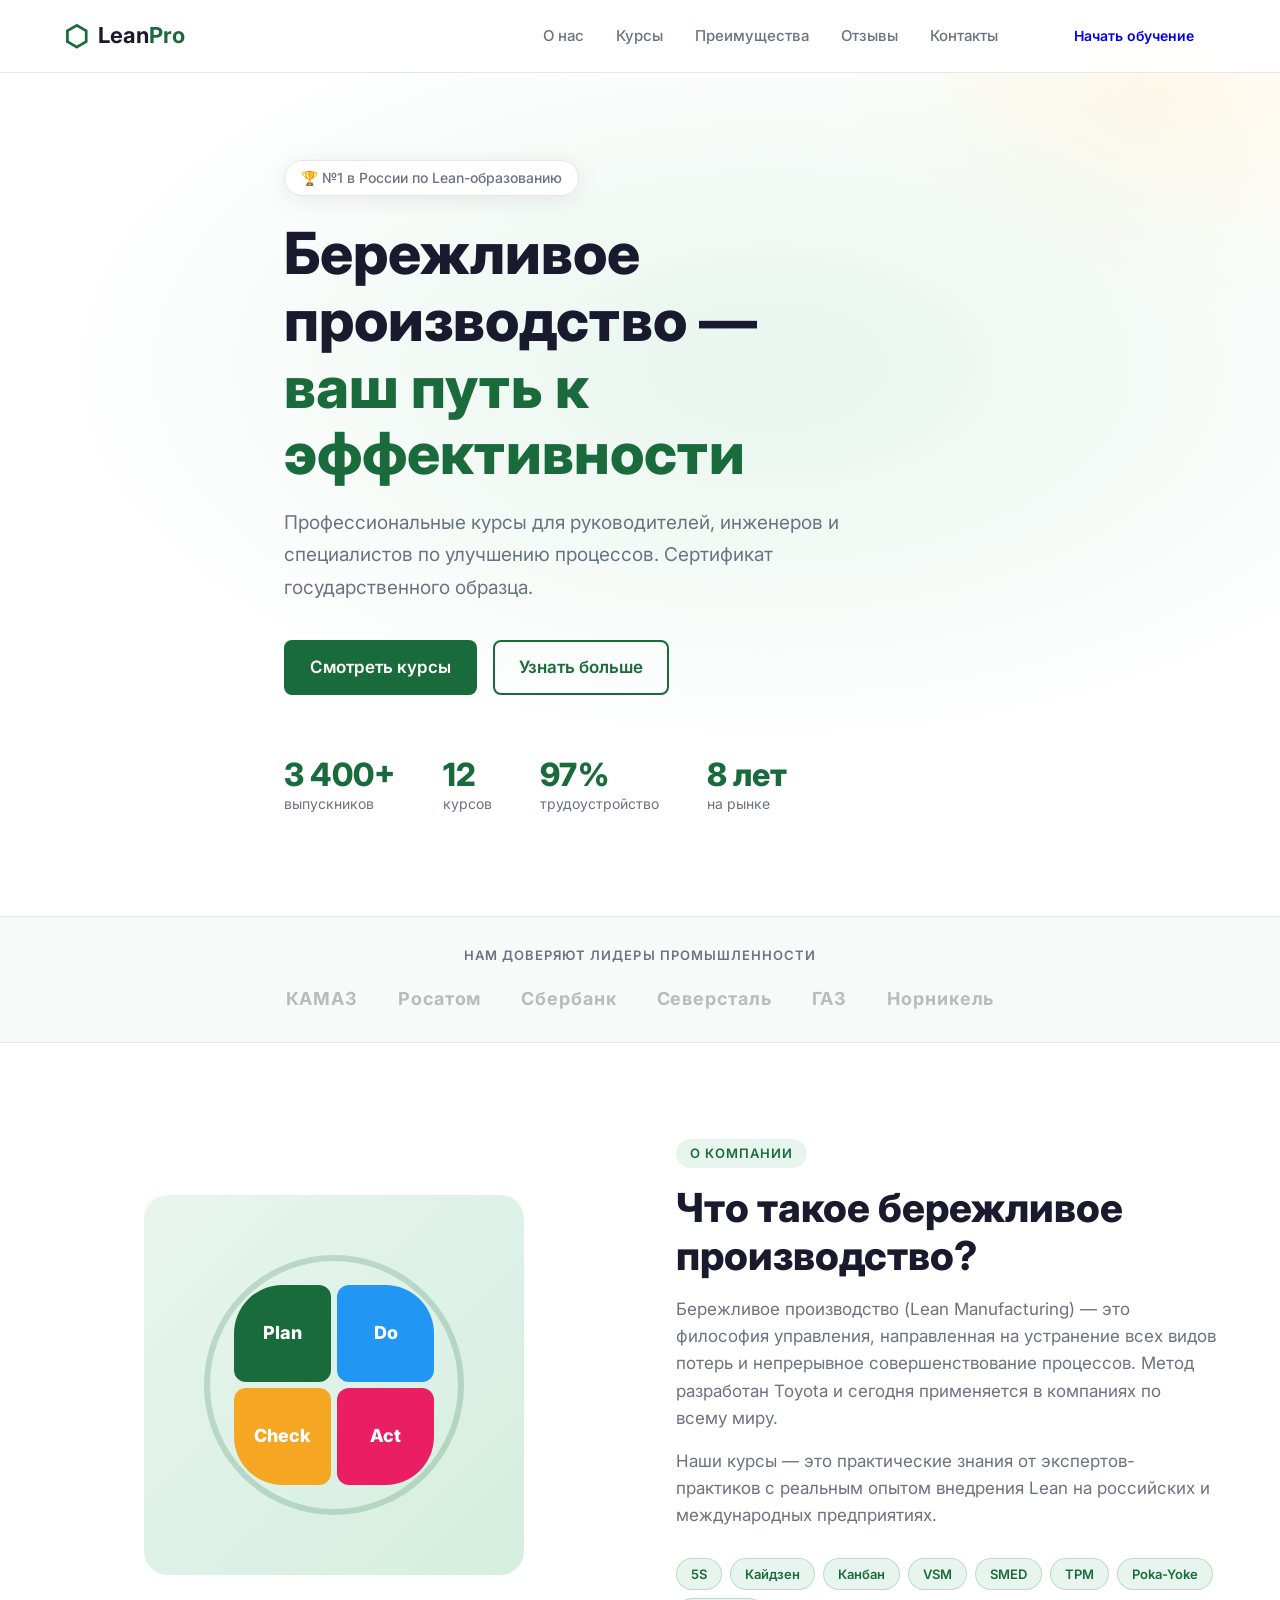
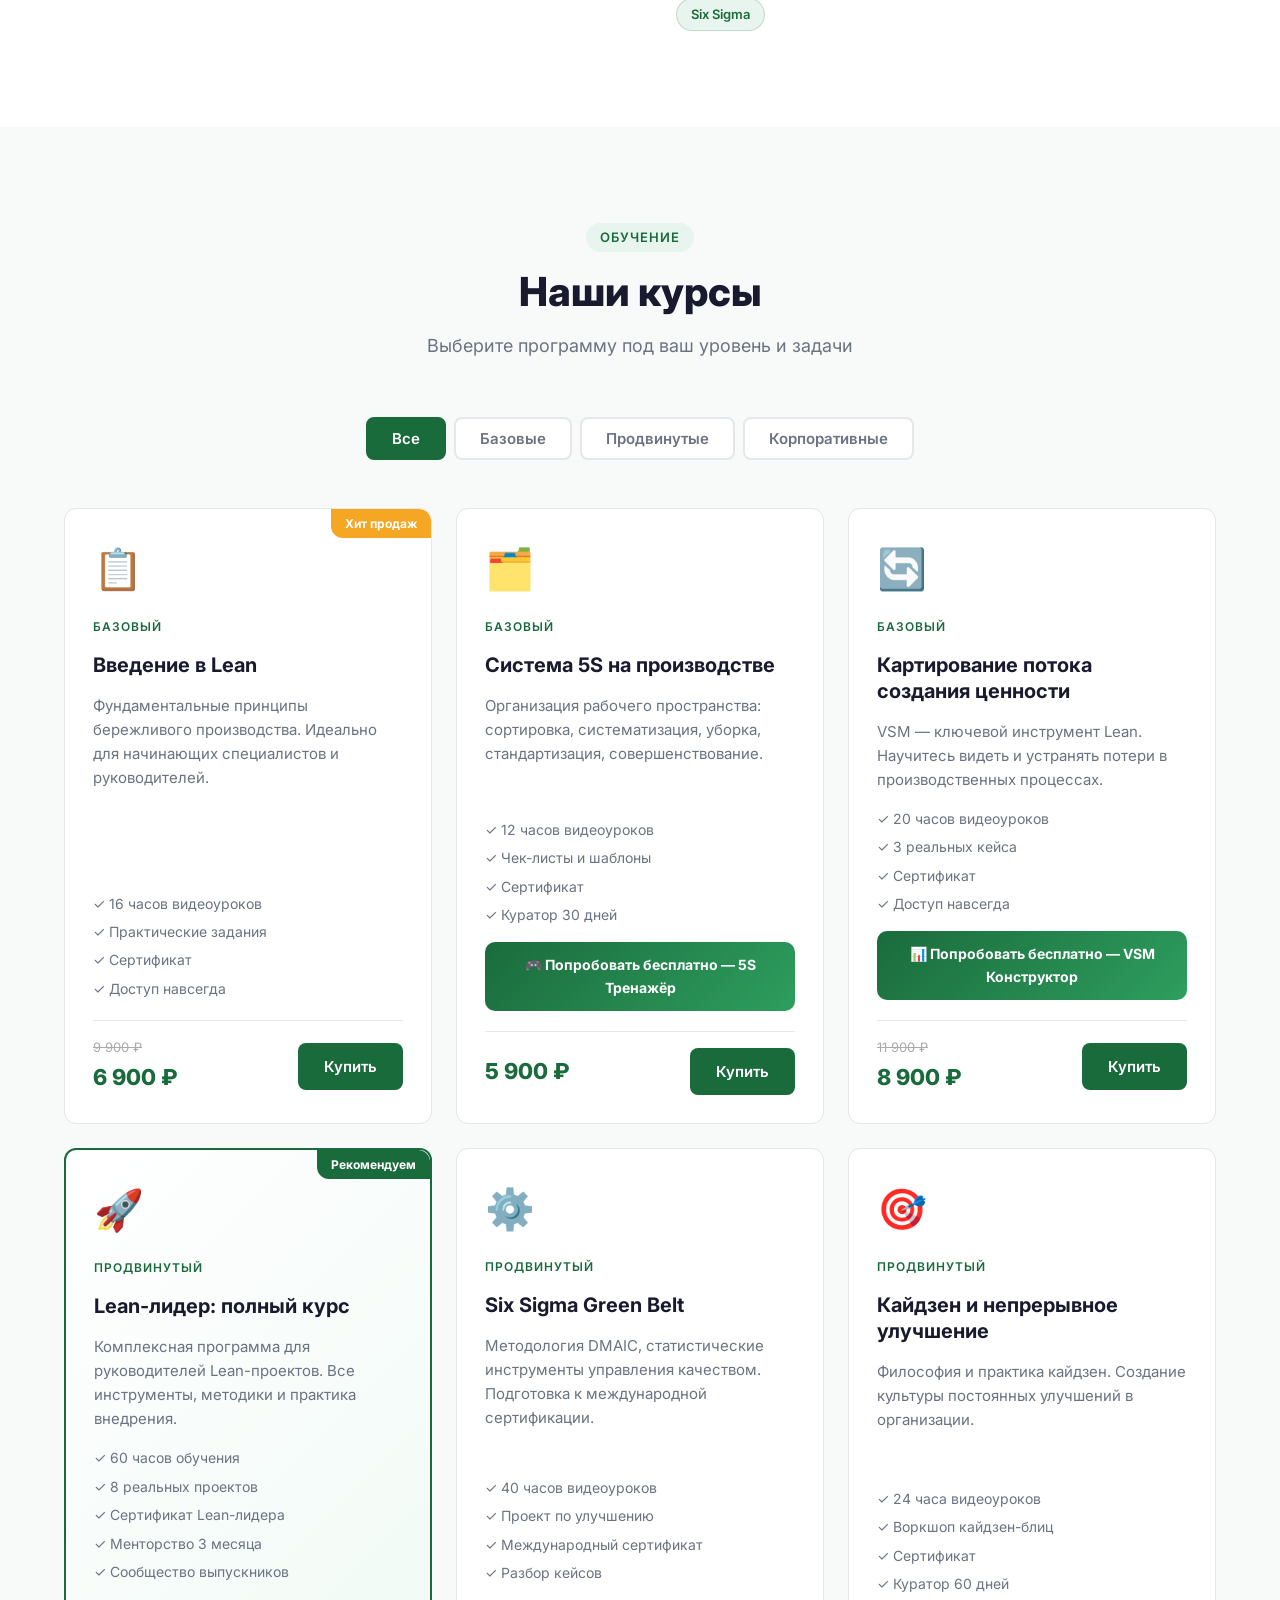
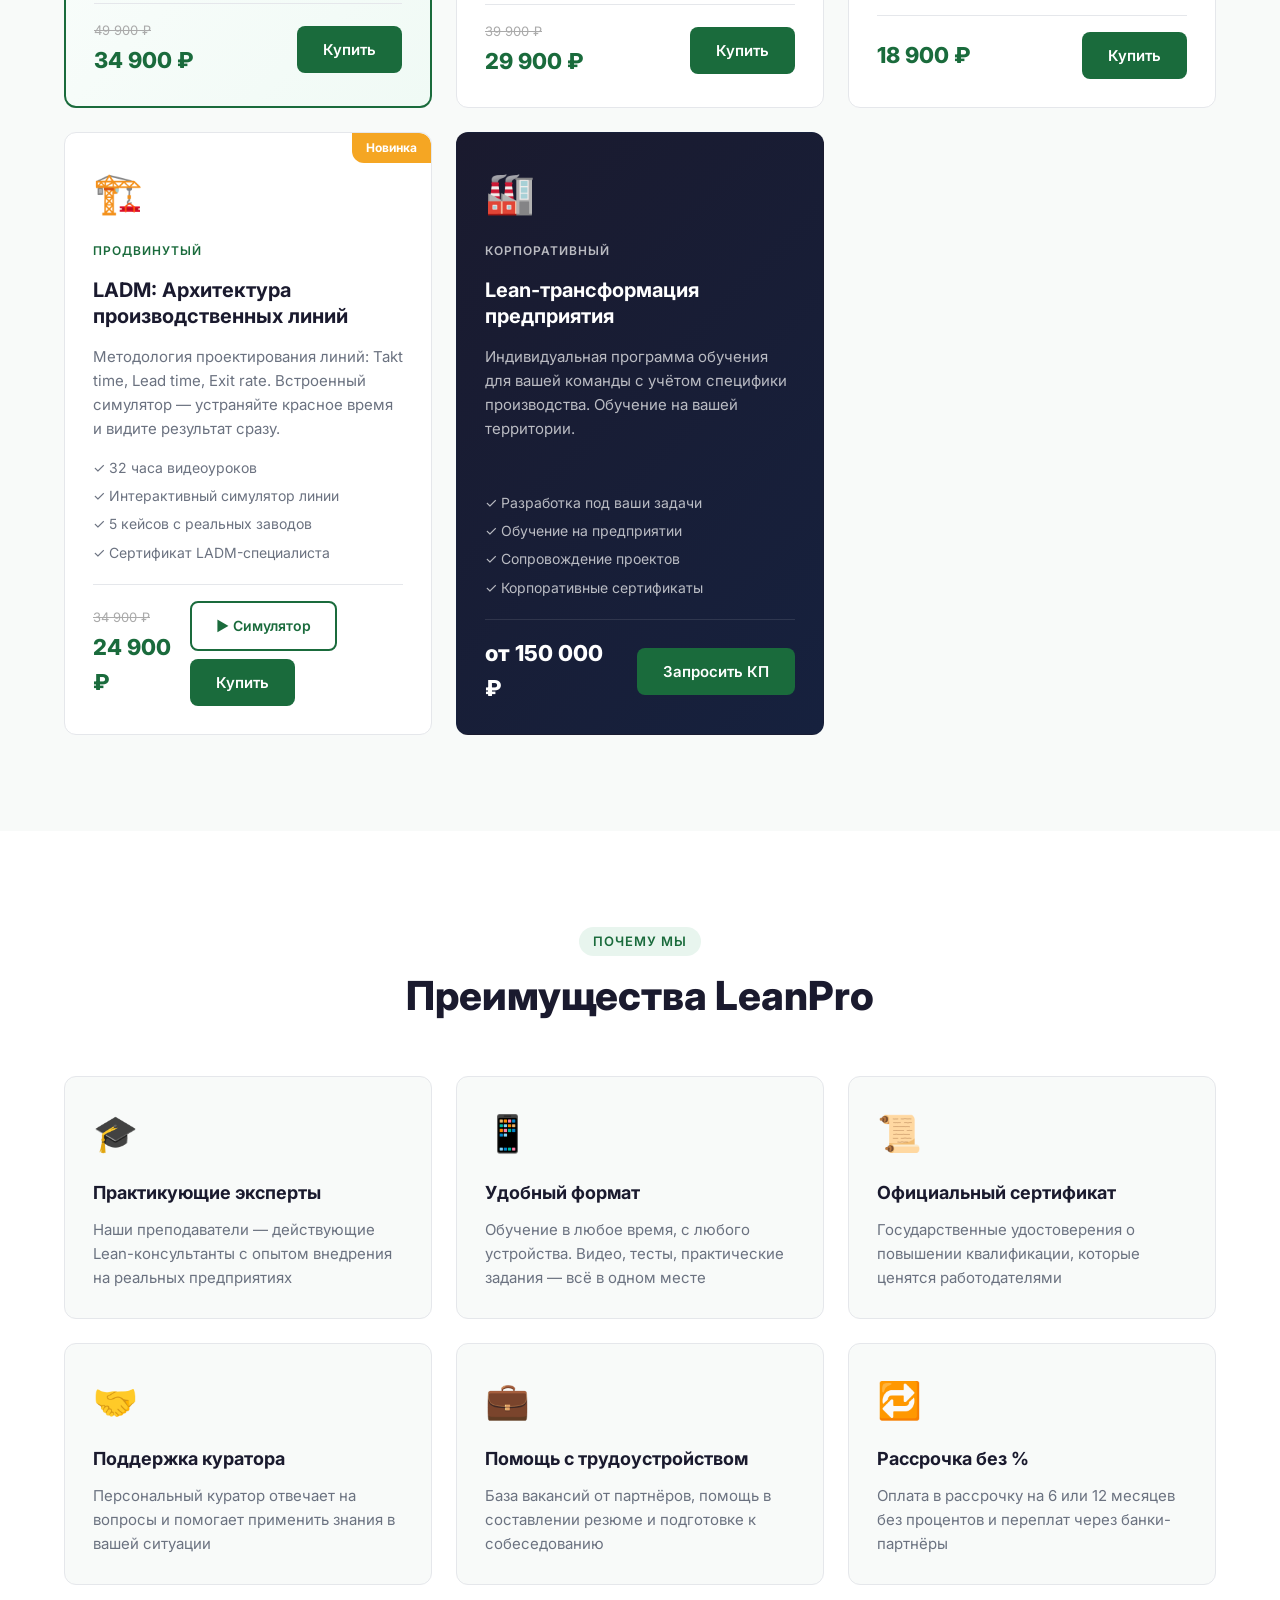
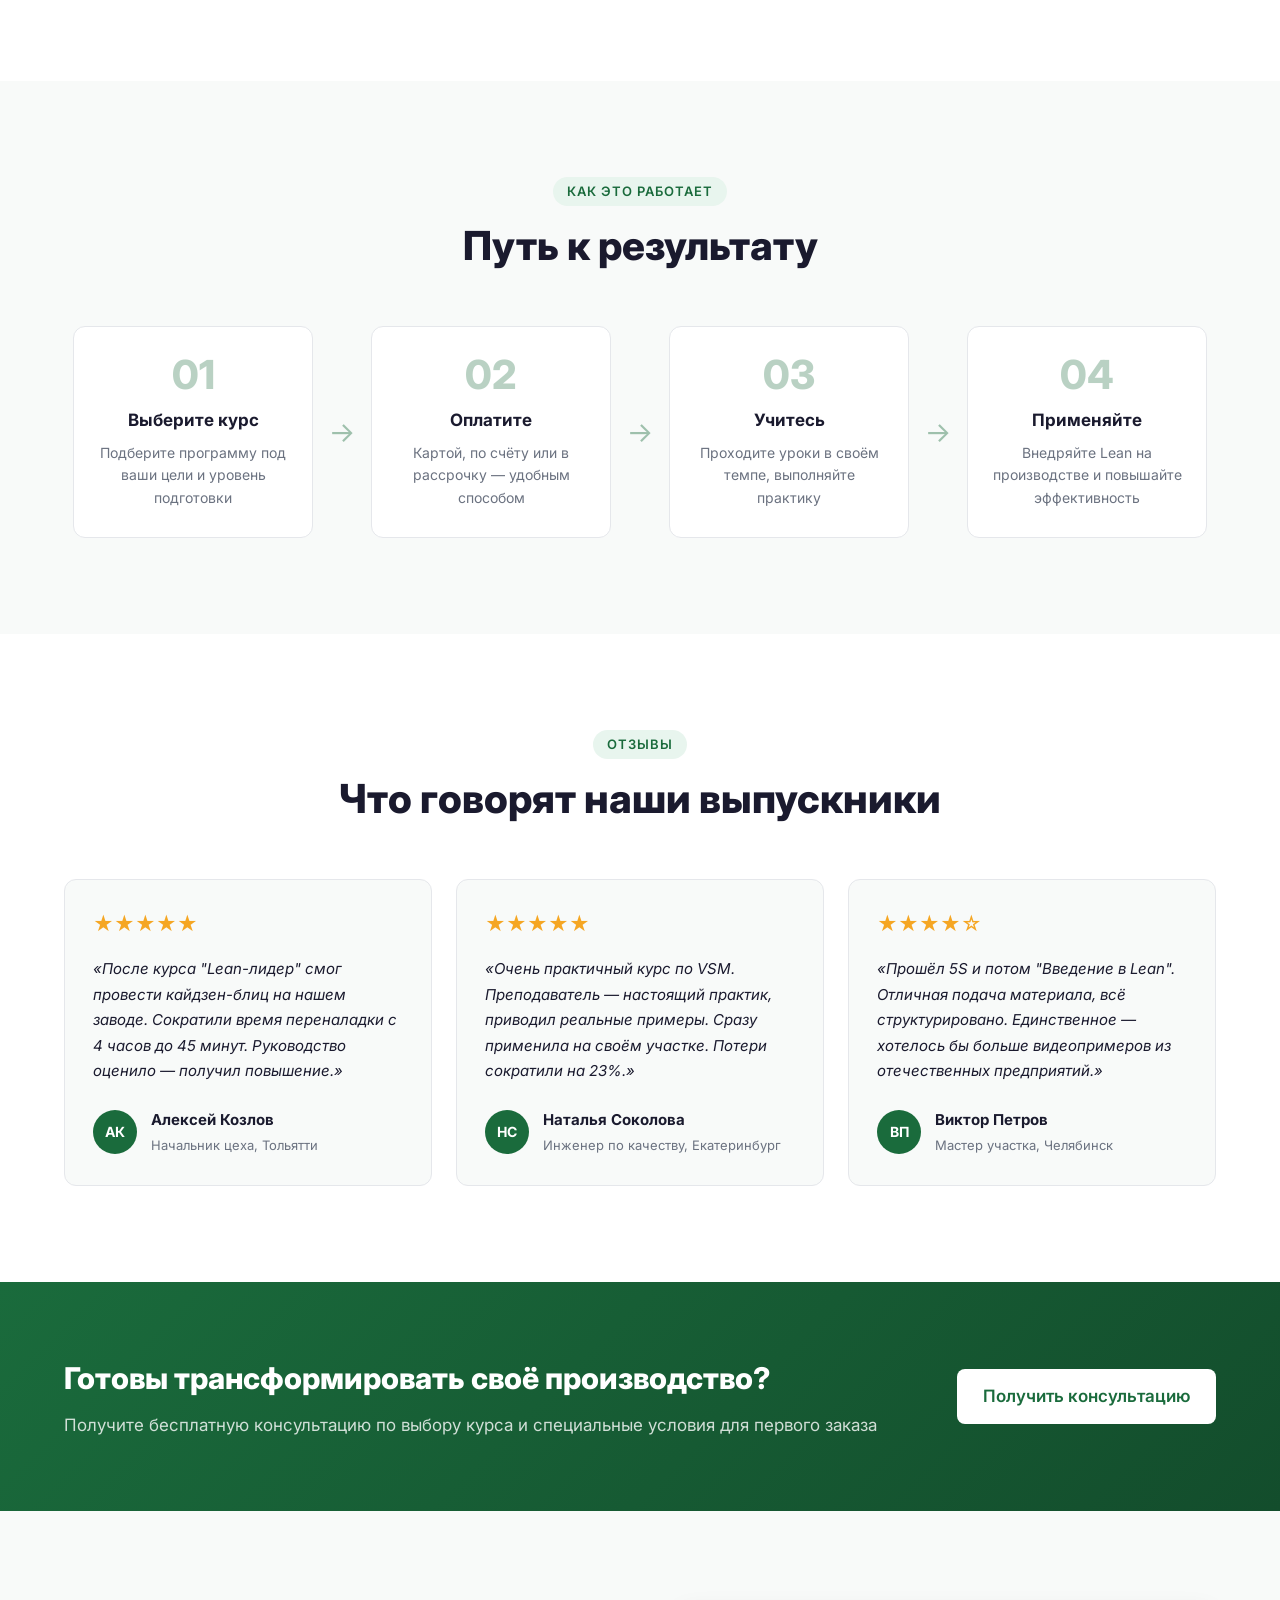
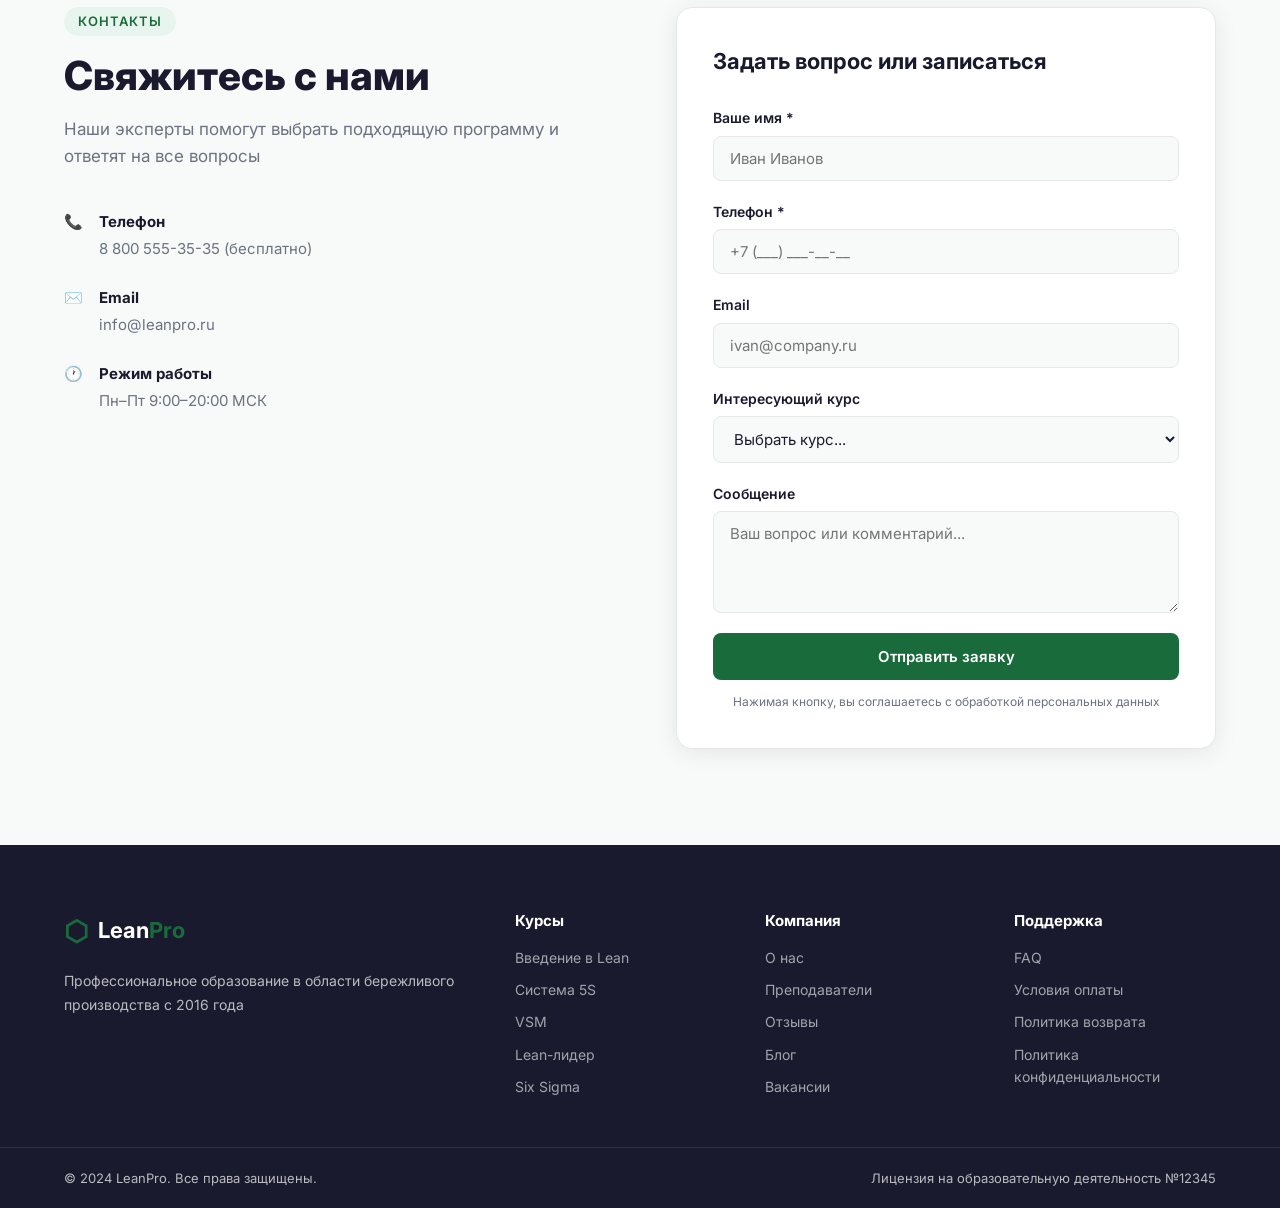
==== index.html @ e9b03398 "Add interactive VSM tool for current state mapping Builds a current-state value stream map from user" ====
<!DOCTYPE html>
<html lang="ru">
<head>
  <meta charset="UTF-8" />
  <meta name="viewport" content="width=device-width, initial-scale=1.0" />
  <title>LeanPro — Курсы по бережливому производству</title>
  <link rel="stylesheet" href="styles.css" />
  <link rel="preconnect" href="https://fonts.googleapis.com" />
  <link href="https://fonts.googleapis.com/css2?family=Inter:wght@400;500;600;700;800&display=swap" rel="stylesheet" />
</head>
<body>

<!-- ===================== HEADER ===================== -->
<header class="header" id="header">
  <div class="container header__inner">
    <a href="#" class="logo">
      <span class="logo__icon">⬡</span>
      <span class="logo__text">Lean<strong>Pro</strong></span>
    </a>
    <nav class="nav" id="nav">
      <a href="#about" class="nav__link">О нас</a>
      <a href="#courses" class="nav__link">Курсы</a>
      <a href="#benefits" class="nav__link">Преимущества</a>
      <a href="#reviews" class="nav__link">Отзывы</a>
      <a href="#contact" class="nav__link">Контакты</a>
    </nav>
    <a href="#courses" class="btn btn--sm header__cta">Начать обучение</a>
    <button class="burger" id="burger" aria-label="Меню">
      <span></span><span></span><span></span>
    </button>
  </div>
</header>

<!-- ===================== HERO ===================== -->
<section class="hero">
  <div class="container hero__inner">
    <div class="hero__badge">🏆 №1 в России по Lean-образованию</div>
    <h1 class="hero__title">Бережливое производство —<br/><span class="accent">ваш путь к эффективности</span></h1>
    <p class="hero__sub">Профессиональные курсы для руководителей, инженеров и специалистов по улучшению процессов. Сертификат государственного образца.</p>
    <div class="hero__actions">
      <a href="#courses" class="btn btn--primary btn--lg">Смотреть курсы</a>
      <a href="#about" class="btn btn--ghost btn--lg">Узнать больше</a>
    </div>
    <div class="hero__stats">
      <div class="stat"><span class="stat__num">3 400+</span><span class="stat__label">выпускников</span></div>
      <div class="stat"><span class="stat__num">12</span><span class="stat__label">курсов</span></div>
      <div class="stat"><span class="stat__num">97%</span><span class="stat__label">трудоустройство</span></div>
      <div class="stat"><span class="stat__num">8 лет</span><span class="stat__label">на рынке</span></div>
    </div>
  </div>
  <div class="hero__bg"></div>
</section>

<!-- ===================== LOGOS ===================== -->
<section class="partners">
  <div class="container">
    <p class="partners__label">Нам доверяют лидеры промышленности</p>
    <div class="partners__list">
      <span class="partner">КАМАЗ</span>
      <span class="partner">Росатом</span>
      <span class="partner">Сбербанк</span>
      <span class="partner">Северсталь</span>
      <span class="partner">ГАЗ</span>
      <span class="partner">Норникель</span>
    </div>
  </div>
</section>

<!-- ===================== ABOUT ===================== -->
<section class="about section" id="about">
  <div class="container about__inner">
    <div class="about__visual">
      <div class="about__img-wrap">
        <div class="about__img-placeholder">
          <div class="pdca">
            <div class="pdca__ring"></div>
            <div class="pdca__inner">
              <div class="pdca__item pdca__p">Plan</div>
              <div class="pdca__item pdca__d">Do</div>
              <div class="pdca__item pdca__c">Check</div>
              <div class="pdca__item pdca__a">Act</div>
            </div>
          </div>
        </div>
      </div>
    </div>
    <div class="about__content">
      <p class="section__tag">О компании</p>
      <h2 class="section__title">Что такое бережливое производство?</h2>
      <p class="about__text">Бережливое производство (Lean Manufacturing) — это философия управления, направленная на устранение всех видов потерь и непрерывное совершенствование процессов. Метод разработан Toyota и сегодня применяется в компаниях по всему миру.</p>
      <p class="about__text">Наши курсы — это практические знания от экспертов-практиков с реальным опытом внедрения Lean на российских и международных предприятиях.</p>
      <div class="about__tools">
        <span class="tool-tag">5S</span>
        <span class="tool-tag">Кайдзен</span>
        <span class="tool-tag">Канбан</span>
        <span class="tool-tag">VSM</span>
        <span class="tool-tag">SMED</span>
        <span class="tool-tag">TPM</span>
        <span class="tool-tag">Poka-Yoke</span>
        <span class="tool-tag">Six Sigma</span>
      </div>
    </div>
  </div>
</section>

<!-- ===================== COURSES ===================== -->
<section class="courses section" id="courses">
  <div class="container">
    <div class="section__head">
      <p class="section__tag">Обучение</p>
      <h2 class="section__title">Наши курсы</h2>
      <p class="section__sub">Выберите программу под ваш уровень и задачи</p>
    </div>
    <div class="courses__tabs">
      <button class="tab active" data-filter="all">Все</button>
      <button class="tab" data-filter="base">Базовые</button>
      <button class="tab" data-filter="advanced">Продвинутые</button>
      <button class="tab" data-filter="corporate">Корпоративные</button>
    </div>
    <div class="courses__grid" id="coursesGrid">

      <div class="course-card" data-cat="base">
        <div class="course-card__badge">Хит продаж</div>
        <div class="course-card__icon">📋</div>
        <div class="course-card__cat">Базовый</div>
        <h3 class="course-card__title">Введение в Lean</h3>
        <p class="course-card__desc">Фундаментальные принципы бережливого производства. Идеально для начинающих специалистов и руководителей.</p>
        <ul class="course-card__features">
          <li>✓ 16 часов видеоуроков</li>
          <li>✓ Практические задания</li>
          <li>✓ Сертификат</li>
          <li>✓ Доступ навсегда</li>
        </ul>
        <div class="course-card__footer">
          <div class="course-card__price">
            <span class="price__old">9 900 ₽</span>
            <span class="price__cur">6 900 ₽</span>
          </div>
          <button class="btn btn--primary" onclick="openModal('Введение в Lean', '6 900 ₽')">Купить</button>
        </div>
      </div>

      <div class="course-card" data-cat="base">
        <div class="course-card__icon">🗂️</div>
        <div class="course-card__cat">Базовый</div>
        <h3 class="course-card__title">Система 5S на производстве</h3>
        <p class="course-card__desc">Организация рабочего пространства: сортировка, систематизация, уборка, стандартизация, совершенствование.</p>
        <ul class="course-card__features">
          <li>✓ 12 часов видеоуроков</li>
          <li>✓ Чек-листы и шаблоны</li>
          <li>✓ Сертификат</li>
          <li>✓ Куратор 30 дней</li>
        </ul>
        <a href="game-5s.html" class="course-card__game-btn" target="_blank">
          🎮 Попробовать бесплатно — 5S Тренажёр
        </a>
        <div class="course-card__footer">
          <div class="course-card__price">
            <span class="price__cur">5 900 ₽</span>
          </div>
          <button class="btn btn--primary" onclick="openModal('Система 5S на производстве', '5 900 ₽')">Купить</button>
        </div>
      </div>

      <div class="course-card" data-cat="base">
        <div class="course-card__icon">🔄</div>
        <div class="course-card__cat">Базовый</div>
        <h3 class="course-card__title">Картирование потока создания ценности</h3>
        <p class="course-card__desc">VSM — ключевой инструмент Lean. Научитесь видеть и устранять потери в производственных процессах.</p>
        <ul class="course-card__features">
          <li>✓ 20 часов видеоуроков</li>
          <li>✓ 3 реальных кейса</li>
          <li>✓ Сертификат</li>
          <li>✓ Доступ навсегда</li>
        </ul>
        <a href="vsm.html" class="course-card__game-btn" target="_blank">
          📊 Попробовать бесплатно — VSM Конструктор
        </a>
        <div class="course-card__footer">
          <div class="course-card__price">
            <span class="price__old">11 900 ₽</span>
            <span class="price__cur">8 900 ₽</span>
          </div>
          <button class="btn btn--primary" onclick="openModal('Картирование потока создания ценности', '8 900 ₽')">Купить</button>
        </div>
      </div>

      <div class="course-card course-card--featured" data-cat="advanced">
        <div class="course-card__badge course-card__badge--gold">Рекомендуем</div>
        <div class="course-card__icon">🚀</div>
        <div class="course-card__cat">Продвинутый</div>
        <h3 class="course-card__title">Lean-лидер: полный курс</h3>
        <p class="course-card__desc">Комплексная программа для руководителей Lean-проектов. Все инструменты, методики и практика внедрения.</p>
        <ul class="course-card__features">
          <li>✓ 60 часов обучения</li>
          <li>✓ 8 реальных проектов</li>
          <li>✓ Сертификат Lean-лидера</li>
          <li>✓ Менторство 3 месяца</li>
          <li>✓ Сообщество выпускников</li>
        </ul>
        <div class="course-card__footer">
          <div class="course-card__price">
            <span class="price__old">49 900 ₽</span>
            <span class="price__cur">34 900 ₽</span>
          </div>
          <button class="btn btn--primary" onclick="openModal('Lean-лидер: полный курс', '34 900 ₽')">Купить</button>
        </div>
      </div>

      <div class="course-card" data-cat="advanced">
        <div class="course-card__icon">⚙️</div>
        <div class="course-card__cat">Продвинутый</div>
        <h3 class="course-card__title">Six Sigma Green Belt</h3>
        <p class="course-card__desc">Методология DMAIC, статистические инструменты управления качеством. Подготовка к международной сертификации.</p>
        <ul class="course-card__features">
          <li>✓ 40 часов видеоуроков</li>
          <li>✓ Проект по улучшению</li>
          <li>✓ Международный сертификат</li>
          <li>✓ Разбор кейсов</li>
        </ul>
        <div class="course-card__footer">
          <div class="course-card__price">
            <span class="price__old">39 900 ₽</span>
            <span class="price__cur">29 900 ₽</span>
          </div>
          <button class="btn btn--primary" onclick="openModal('Six Sigma Green Belt', '29 900 ₽')">Купить</button>
        </div>
      </div>

      <div class="course-card" data-cat="advanced">
        <div class="course-card__icon">🎯</div>
        <div class="course-card__cat">Продвинутый</div>
        <h3 class="course-card__title">Кайдзен и непрерывное улучшение</h3>
        <p class="course-card__desc">Философия и практика кайдзен. Создание культуры постоянных улучшений в организации.</p>
        <ul class="course-card__features">
          <li>✓ 24 часа видеоуроков</li>
          <li>✓ Воркшоп кайдзен-блиц</li>
          <li>✓ Сертификат</li>
          <li>✓ Куратор 60 дней</li>
        </ul>
        <div class="course-card__footer">
          <div class="course-card__price">
            <span class="price__cur">18 900 ₽</span>
          </div>
          <button class="btn btn--primary" onclick="openModal('Кайдзен и непрерывное улучшение', '18 900 ₽')">Купить</button>
        </div>
      </div>

      <div class="course-card course-card--ladm" data-cat="advanced">
        <div class="course-card__badge course-card__badge--new">Новинка</div>
        <div class="course-card__icon">🏗️</div>
        <div class="course-card__cat">Продвинутый</div>
        <h3 class="course-card__title">LADM: Архитектура производственных линий</h3>
        <p class="course-card__desc">Методология проектирования линий: Takt time, Lead time, Exit rate. Встроенный симулятор — устраняйте красное время и видите результат сразу.</p>
        <ul class="course-card__features">
          <li>✓ 32 часа видеоуроков</li>
          <li>✓ Интерактивный симулятор линии</li>
          <li>✓ 5 кейсов с реальных заводов</li>
          <li>✓ Сертификат LADM-специалиста</li>
        </ul>
        <div class="course-card__footer">
          <div class="course-card__price">
            <span class="price__old">34 900 ₽</span>
            <span class="price__cur">24 900 ₽</span>
          </div>
          <div style="display:flex;gap:8px;flex-wrap:wrap;align-items:center">
            <a href="ladm.html" class="btn btn--ghost btn--sm">▶ Симулятор</a>
            <button class="btn btn--primary" onclick="openModal('LADM: Архитектура производственных линий', '24 900 ₽')">Купить</button>
          </div>
        </div>
      </div>

      <div class="course-card course-card--corporate" data-cat="corporate">
        <div class="course-card__icon">🏭</div>
        <div class="course-card__cat">Корпоративный</div>
        <h3 class="course-card__title">Lean-трансформация предприятия</h3>
        <p class="course-card__desc">Индивидуальная программа обучения для вашей команды с учётом специфики производства. Обучение на вашей территории.</p>
        <ul class="course-card__features">
          <li>✓ Разработка под ваши задачи</li>
          <li>✓ Обучение на предприятии</li>
          <li>✓ Сопровождение проектов</li>
          <li>✓ Корпоративные сертификаты</li>
        </ul>
        <div class="course-card__footer">
          <div class="course-card__price">
            <span class="price__cur">от 150 000 ₽</span>
          </div>
          <button class="btn btn--primary" onclick="openModal('Lean-трансформация предприятия', 'от 150 000 ₽')">Запросить КП</button>
        </div>
      </div>

    </div>
  </div>
</section>

<!-- ===================== BENEFITS ===================== -->
<section class="benefits section" id="benefits">
  <div class="container">
    <div class="section__head">
      <p class="section__tag">Почему мы</p>
      <h2 class="section__title">Преимущества LeanPro</h2>
    </div>
    <div class="benefits__grid">
      <div class="benefit-card">
        <div class="benefit-card__icon">🎓</div>
        <h3>Практикующие эксперты</h3>
        <p>Наши преподаватели — действующие Lean-консультанты с опытом внедрения на реальных предприятиях</p>
      </div>
      <div class="benefit-card">
        <div class="benefit-card__icon">📱</div>
        <h3>Удобный формат</h3>
        <p>Обучение в любое время, с любого устройства. Видео, тесты, практические задания — всё в одном месте</p>
      </div>
      <div class="benefit-card">
        <div class="benefit-card__icon">📜</div>
        <h3>Официальный сертификат</h3>
        <p>Государственные удостоверения о повышении квалификации, которые ценятся работодателями</p>
      </div>
      <div class="benefit-card">
        <div class="benefit-card__icon">🤝</div>
        <h3>Поддержка куратора</h3>
        <p>Персональный куратор отвечает на вопросы и помогает применить знания в вашей ситуации</p>
      </div>
      <div class="benefit-card">
        <div class="benefit-card__icon">💼</div>
        <h3>Помощь с трудоустройством</h3>
        <p>База вакансий от партнёров, помощь в составлении резюме и подготовке к собеседованию</p>
      </div>
      <div class="benefit-card">
        <div class="benefit-card__icon">🔁</div>
        <h3>Рассрочка без %</h3>
        <p>Оплата в рассрочку на 6 или 12 месяцев без процентов и переплат через банки-партнёры</p>
      </div>
    </div>
  </div>
</section>

<!-- ===================== PROCESS ===================== -->
<section class="process section">
  <div class="container">
    <div class="section__head">
      <p class="section__tag">Как это работает</p>
      <h2 class="section__title">Путь к результату</h2>
    </div>
    <div class="process__steps">
      <div class="process__step">
        <div class="step__num">01</div>
        <div class="step__content">
          <h3>Выберите курс</h3>
          <p>Подберите программу под ваши цели и уровень подготовки</p>
        </div>
      </div>
      <div class="process__arrow">→</div>
      <div class="process__step">
        <div class="step__num">02</div>
        <div class="step__content">
          <h3>Оплатите</h3>
          <p>Картой, по счёту или в рассрочку — удобным способом</p>
        </div>
      </div>
      <div class="process__arrow">→</div>
      <div class="process__step">
        <div class="step__num">03</div>
        <div class="step__content">
          <h3>Учитесь</h3>
          <p>Проходите уроки в своём темпе, выполняйте практику</p>
        </div>
      </div>
      <div class="process__arrow">→</div>
      <div class="process__step">
        <div class="step__num">04</div>
        <div class="step__content">
          <h3>Применяйте</h3>
          <p>Внедряйте Lean на производстве и повышайте эффективность</p>
        </div>
      </div>
    </div>
  </div>
</section>

<!-- ===================== REVIEWS ===================== -->
<section class="reviews section" id="reviews">
  <div class="container">
    <div class="section__head">
      <p class="section__tag">Отзывы</p>
      <h2 class="section__title">Что говорят наши выпускники</h2>
    </div>
    <div class="reviews__grid">
      <div class="review-card">
        <div class="review-card__stars">★★★★★</div>
        <p class="review-card__text">«После курса "Lean-лидер" смог провести кайдзен-блиц на нашем заводе. Сократили время переналадки с 4 часов до 45 минут. Руководство оценило — получил повышение.»</p>
        <div class="review-card__author">
          <div class="author__avatar">АК</div>
          <div>
            <strong>Алексей Козлов</strong>
            <span>Начальник цеха, Тольятти</span>
          </div>
        </div>
      </div>
      <div class="review-card">
        <div class="review-card__stars">★★★★★</div>
        <p class="review-card__text">«Очень практичный курс по VSM. Преподаватель — настоящий практик, приводил реальные примеры. Сразу применила на своём участке. Потери сократили на 23%.»</p>
        <div class="review-card__author">
          <div class="author__avatar">НС</div>
          <div>
            <strong>Наталья Соколова</strong>
            <span>Инженер по качеству, Екатеринбург</span>
          </div>
        </div>
      </div>
      <div class="review-card">
        <div class="review-card__stars">★★★★☆</div>
        <p class="review-card__text">«Прошёл 5S и потом "Введение в Lean". Отличная подача материала, всё структурировано. Единственное — хотелось бы больше видеопримеров из отечественных предприятий.»</p>
        <div class="review-card__author">
          <div class="author__avatar">ВП</div>
          <div>
            <strong>Виктор Петров</strong>
            <span>Мастер участка, Челябинск</span>
          </div>
        </div>
      </div>
    </div>
  </div>
</section>

<!-- ===================== CTA BANNER ===================== -->
<section class="cta-banner">
  <div class="container cta-banner__inner">
    <div class="cta-banner__content">
      <h2>Готовы трансформировать своё производство?</h2>
      <p>Получите бесплатную консультацию по выбору курса и специальные условия для первого заказа</p>
    </div>
    <a href="#contact" class="btn btn--white btn--lg">Получить консультацию</a>
  </div>
</section>

<!-- ===================== CONTACT ===================== -->
<section class="contact section" id="contact">
  <div class="container contact__inner">
    <div class="contact__info">
      <p class="section__tag">Контакты</p>
      <h2 class="section__title">Свяжитесь с нами</h2>
      <p class="contact__sub">Наши эксперты помогут выбрать подходящую программу и ответят на все вопросы</p>
      <div class="contact__items">
        <div class="contact__item">
          <span class="contact__icon">📞</span>
          <div>
            <strong>Телефон</strong>
            <span>8 800 555-35-35 (бесплатно)</span>
          </div>
        </div>
        <div class="contact__item">
          <span class="contact__icon">✉️</span>
          <div>
            <strong>Email</strong>
            <span>info@leanpro.ru</span>
          </div>
        </div>
        <div class="contact__item">
          <span class="contact__icon">🕐</span>
          <div>
            <strong>Режим работы</strong>
            <span>Пн–Пт 9:00–20:00 МСК</span>
          </div>
        </div>
      </div>
    </div>
    <form class="contact__form" id="contactForm" onsubmit="submitForm(event)">
      <h3>Задать вопрос или записаться</h3>
      <div class="form__group">
        <label>Ваше имя *</label>
        <input type="text" name="name" placeholder="Иван Иванов" required />
      </div>
      <div class="form__group">
        <label>Телефон *</label>
        <input type="tel" name="phone" placeholder="+7 (___) ___-__-__" required />
      </div>
      <div class="form__group">
        <label>Email</label>
        <input type="email" name="email" placeholder="ivan@company.ru" />
      </div>
      <div class="form__group">
        <label>Интересующий курс</label>
        <select name="course">
          <option value="">Выбрать курс...</option>
          <option>Введение в Lean</option>
          <option>Система 5S на производстве</option>
          <option>Картирование потока создания ценности</option>
          <option>Lean-лидер: полный курс</option>
          <option>Six Sigma Green Belt</option>
          <option>LADM: Архитектура производственных линий</option>
          <option>Кайдзен и непрерывное улучшение</option>
          <option>Lean-трансформация предприятия</option>
        </select>
      </div>
      <div class="form__group">
        <label>Сообщение</label>
        <textarea name="message" rows="4" placeholder="Ваш вопрос или комментарий..."></textarea>
      </div>
      <button type="submit" class="btn btn--primary btn--full">Отправить заявку</button>
      <p class="form__note">Нажимая кнопку, вы соглашаетесь с обработкой персональных данных</p>
    </form>
  </div>
</section>

<!-- ===================== FOOTER ===================== -->
<footer class="footer">
  <div class="container footer__inner">
    <div class="footer__brand">
      <a href="#" class="logo">
        <span class="logo__icon">⬡</span>
        <span class="logo__text">Lean<strong>Pro</strong></span>
      </a>
      <p>Профессиональное образование в области бережливого производства с 2016 года</p>
    </div>
    <div class="footer__col">
      <strong>Курсы</strong>
      <a href="#">Введение в Lean</a>
      <a href="#">Система 5S</a>
      <a href="#">VSM</a>
      <a href="#">Lean-лидер</a>
      <a href="#">Six Sigma</a>
    </div>
    <div class="footer__col">
      <strong>Компания</strong>
      <a href="#">О нас</a>
      <a href="#">Преподаватели</a>
      <a href="#">Отзывы</a>
      <a href="#">Блог</a>
      <a href="#">Вакансии</a>
    </div>
    <div class="footer__col">
      <strong>Поддержка</strong>
      <a href="#">FAQ</a>
      <a href="#">Условия оплаты</a>
      <a href="#">Политика возврата</a>
      <a href="#">Политика конфиденциальности</a>
    </div>
  </div>
  <div class="footer__bottom">
    <div class="container">
      <span>© 2024 LeanPro. Все права защищены.</span>
      <span>Лицензия на образовательную деятельность №12345</span>
    </div>
  </div>
</footer>

<!-- ===================== MODAL ===================== -->
<div class="modal-overlay" id="modalOverlay" onclick="closeModal()">
  <div class="modal" onclick="event.stopPropagation()">
    <button class="modal__close" onclick="closeModal()">✕</button>
    <div class="modal__icon">🛒</div>
    <h3 class="modal__title" id="modalTitle">Оформление заказа</h3>
    <p class="modal__price" id="modalPrice"></p>
    <form onsubmit="submitOrder(event)">
      <div class="form__group">
        <label>Имя *</label>
        <input type="text" placeholder="Ваше имя" required />
      </div>
      <div class="form__group">
        <label>Телефон *</label>
        <input type="tel" placeholder="+7 (___) ___-__-__" required />
      </div>
      <div class="form__group">
        <label>Email *</label>
        <input type="email" placeholder="your@email.ru" required />
      </div>
      <div class="form__group">
        <label>Способ оплаты</label>
        <select>
          <option>Банковская карта</option>
          <option>Рассрочка 6 месяцев (без %)</option>
          <option>Рассрочка 12 месяцев (без %)</option>
          <option>По счёту (для юр. лиц)</option>
        </select>
      </div>
      <button type="submit" class="btn btn--primary btn--full">Подтвердить заказ</button>
    </form>
  </div>
</div>

<!-- ===================== SUCCESS TOAST ===================== -->
<div class="toast" id="toast"></div>

<script src="script.js"></script>
</body>
</html>
---- styles.css ----
/* ====== RESET & BASE ====== */
*, *::before, *::after { box-sizing: border-box; margin: 0; padding: 0; }

:root {
  --primary: #1a6b3c;
  --primary-dark: #134d2c;
  --primary-light: #e8f5ee;
  --accent: #f5a623;
  --text: #1a1a2e;
  --text-muted: #6b7280;
  --bg: #ffffff;
  --bg-alt: #f8faf9;
  --border: #e5e7eb;
  --radius: 12px;
  --shadow: 0 4px 24px rgba(0,0,0,0.08);
  --shadow-lg: 0 12px 48px rgba(0,0,0,0.12);
  --transition: 0.25s ease;
}

html { scroll-behavior: smooth; }

body {
  font-family: 'Inter', -apple-system, BlinkMacSystemFont, sans-serif;
  color: var(--text);
  background: var(--bg);
  line-height: 1.6;
  font-size: 16px;
}

.container {
  max-width: 1200px;
  margin: 0 auto;
  padding: 0 24px;
}

/* ====== TYPOGRAPHY ====== */
.section { padding: 96px 0; }
.section__tag {
  display: inline-block;
  background: var(--primary-light);
  color: var(--primary);
  font-size: 13px;
  font-weight: 600;
  letter-spacing: 0.08em;
  text-transform: uppercase;
  padding: 4px 14px;
  border-radius: 20px;
  margin-bottom: 16px;
}
.section__title {
  font-size: clamp(26px, 4vw, 40px);
  font-weight: 800;
  line-height: 1.2;
  margin-bottom: 16px;
}
.section__sub {
  font-size: 18px;
  color: var(--text-muted);
  max-width: 600px;
}
.section__head {
  text-align: center;
  margin-bottom: 56px;
}
.section__head .section__sub { margin: 0 auto; }

.accent { color: var(--primary); }

/* ====== BUTTONS ====== */
.btn {
  display: inline-flex;
  align-items: center;
  justify-content: center;
  gap: 8px;
  font-family: inherit;
  font-weight: 600;
  font-size: 15px;
  border-radius: 8px;
  border: 2px solid transparent;
  cursor: pointer;
  transition: all var(--transition);
  text-decoration: none;
  white-space: nowrap;
}
.btn--sm { padding: 8px 20px; font-size: 14px; }
.btn--lg { padding: 16px 36px; font-size: 17px; }
.btn--full { width: 100%; }

.btn--primary {
  background: var(--primary);
  color: #fff;
  padding: 12px 24px;
}
.btn--primary:hover { background: var(--primary-dark); transform: translateY(-1px); box-shadow: 0 6px 20px rgba(26,107,60,0.3); }

.btn--ghost {
  background: transparent;
  color: var(--primary);
  border-color: var(--primary);
  padding: 12px 24px;
}
.btn--ghost:hover { background: var(--primary-light); }

.btn--white {
  background: #fff;
  color: var(--primary);
  padding: 12px 24px;
}
.btn--white:hover { background: #f0f0f0; }

/* ====== HEADER ====== */
.header {
  position: fixed;
  top: 0; left: 0; right: 0;
  z-index: 1000;
  background: rgba(255,255,255,0.95);
  backdrop-filter: blur(12px);
  border-bottom: 1px solid var(--border);
  transition: box-shadow var(--transition);
}
.header.scrolled { box-shadow: var(--shadow); }
.header__inner {
  display: flex;
  align-items: center;
  gap: 32px;
  height: 72px;
}
.logo {
  display: flex;
  align-items: center;
  gap: 10px;
  text-decoration: none;
  color: var(--text);
  font-size: 22px;
  font-weight: 700;
  flex-shrink: 0;
}
.logo__icon { font-size: 28px; color: var(--primary); }
.logo__text strong { color: var(--primary); }

.nav { display: flex; gap: 4px; margin-left: auto; }
.nav__link {
  color: var(--text-muted);
  text-decoration: none;
  font-size: 15px;
  font-weight: 500;
  padding: 8px 14px;
  border-radius: 8px;
  transition: all var(--transition);
}
.nav__link:hover { color: var(--primary); background: var(--primary-light); }

.header__cta { margin-left: 8px; }

.burger {
  display: none;
  flex-direction: column;
  gap: 5px;
  background: none;
  border: none;
  cursor: pointer;
  padding: 8px;
  margin-left: auto;
}
.burger span {
  display: block;
  width: 24px;
  height: 2px;
  background: var(--text);
  border-radius: 2px;
  transition: all var(--transition);
}

/* ====== HERO ====== */
.hero {
  position: relative;
  padding: 160px 0 100px;
  overflow: hidden;
}
.hero__bg {
  position: absolute;
  inset: 0;
  background: radial-gradient(ellipse 80% 60% at 60% 40%, #e8f5ee 0%, transparent 70%),
              radial-gradient(ellipse 40% 40% at 90% 10%, #fff8e7 0%, transparent 60%);
  z-index: 0;
}
.hero__inner {
  position: relative;
  z-index: 1;
  max-width: 760px;
}
.hero__badge {
  display: inline-flex;
  align-items: center;
  gap: 8px;
  background: #fff;
  border: 1px solid var(--border);
  border-radius: 20px;
  padding: 6px 16px;
  font-size: 14px;
  font-weight: 500;
  color: var(--text-muted);
  margin-bottom: 24px;
  box-shadow: var(--shadow);
}
.hero__title {
  font-size: clamp(32px, 5vw, 58px);
  font-weight: 800;
  line-height: 1.15;
  margin-bottom: 20px;
}
.hero__sub {
  font-size: 19px;
  color: var(--text-muted);
  max-width: 600px;
  margin-bottom: 36px;
  line-height: 1.7;
}
.hero__actions {
  display: flex;
  gap: 16px;
  margin-bottom: 64px;
  flex-wrap: wrap;
}
.hero__stats {
  display: flex;
  gap: 48px;
  flex-wrap: wrap;
}
.stat { display: flex; flex-direction: column; gap: 2px; }
.stat__num { font-size: 32px; font-weight: 800; color: var(--primary); line-height: 1; }
.stat__label { font-size: 14px; color: var(--text-muted); }

/* ====== PARTNERS ====== */
.partners {
  padding: 28px 0;
  background: var(--bg-alt);
  border-top: 1px solid var(--border);
  border-bottom: 1px solid var(--border);
}
.partners__label {
  text-align: center;
  font-size: 13px;
  color: var(--text-muted);
  text-transform: uppercase;
  letter-spacing: 0.08em;
  font-weight: 600;
  margin-bottom: 20px;
}
.partners__list {
  display: flex;
  justify-content: center;
  align-items: center;
  flex-wrap: wrap;
  gap: 12px 40px;
}
.partner {
  font-size: 18px;
  font-weight: 700;
  color: #bbb;
  letter-spacing: 0.05em;
  transition: color var(--transition);
}
.partner:hover { color: var(--primary); }

/* ====== ABOUT ====== */
.about { background: var(--bg); }
.about__inner {
  display: grid;
  grid-template-columns: 1fr 1fr;
  gap: 72px;
  align-items: center;
}
.about__img-wrap { position: relative; }
.about__img-placeholder {
  width: 100%;
  aspect-ratio: 1;
  max-width: 380px;
  background: linear-gradient(135deg, var(--primary-light) 0%, #d4eedf 100%);
  border-radius: 24px;
  display: flex;
  align-items: center;
  justify-content: center;
  margin: 0 auto;
}

/* PDCA Diagram */
.pdca { position: relative; width: 260px; height: 260px; }
.pdca__ring {
  width: 100%;
  height: 100%;
  border-radius: 50%;
  border: 6px solid var(--primary);
  opacity: 0.2;
}
.pdca__inner {
  position: absolute;
  inset: 0;
  display: grid;
  grid-template-columns: 1fr 1fr;
  gap: 6px;
  padding: 30px;
}
.pdca__item {
  display: flex;
  align-items: center;
  justify-content: center;
  border-radius: 12px;
  font-weight: 800;
  font-size: 18px;
  color: #fff;
}
.pdca__p { background: var(--primary); border-radius: 50% 12px 12px 12px; }
.pdca__d { background: #2196f3; border-radius: 12px 50% 12px 12px; }
.pdca__c { background: var(--accent); border-radius: 12px 12px 12px 50%; }
.pdca__a { background: #e91e63; border-radius: 12px 12px 50% 12px; }

.about__text { color: var(--text-muted); margin-bottom: 16px; font-size: 17px; }
.about__tools { display: flex; flex-wrap: wrap; gap: 8px; margin-top: 28px; }
.tool-tag {
  background: var(--primary-light);
  color: var(--primary);
  font-size: 13px;
  font-weight: 600;
  padding: 5px 14px;
  border-radius: 20px;
  border: 1px solid rgba(26,107,60,0.2);
}

/* ====== COURSES ====== */
.courses { background: var(--bg-alt); }
.courses__tabs {
  display: flex;
  gap: 8px;
  justify-content: center;
  margin-bottom: 48px;
  flex-wrap: wrap;
}
.tab {
  background: #fff;
  border: 2px solid var(--border);
  color: var(--text-muted);
  font-family: inherit;
  font-size: 15px;
  font-weight: 600;
  padding: 10px 24px;
  border-radius: 8px;
  cursor: pointer;
  transition: all var(--transition);
}
.tab:hover, .tab.active {
  background: var(--primary);
  border-color: var(--primary);
  color: #fff;
}
.courses__grid {
  display: grid;
  grid-template-columns: repeat(auto-fill, minmax(320px, 1fr));
  gap: 24px;
}

.course-card {
  background: #fff;
  border: 1px solid var(--border);
  border-radius: var(--radius);
  padding: 28px;
  display: flex;
  flex-direction: column;
  gap: 16px;
  position: relative;
  transition: all var(--transition);
  overflow: hidden;
}
.course-card:hover { transform: translateY(-4px); box-shadow: var(--shadow-lg); }
.course-card--featured {
  border-color: var(--primary);
  border-width: 2px;
  background: linear-gradient(135deg, #fff 0%, #f0faf5 100%);
}
.course-card--corporate {
  background: linear-gradient(135deg, #1a1a2e 0%, #16213e 100%);
  color: #fff;
  border-color: transparent;
}
.course-card--corporate .course-card__cat,
.course-card--corporate .course-card__desc,
.course-card--corporate .course-card__features li { color: rgba(255,255,255,0.7); }
.course-card--corporate .course-card__title { color: #fff; }
.course-card--corporate .price__cur { color: #fff; }

.course-card__badge {
  position: absolute;
  top: 0; right: 0;
  background: var(--accent);
  color: #fff;
  font-size: 12px;
  font-weight: 700;
  padding: 5px 14px;
  border-radius: 0 12px 0 12px;
}
.course-card__badge--gold { background: var(--primary); }

.course-card__icon { font-size: 40px; }
.course-card__cat { font-size: 12px; font-weight: 600; text-transform: uppercase; letter-spacing: 0.08em; color: var(--primary); }
.course-card__title { font-size: 20px; font-weight: 700; line-height: 1.3; }
.course-card__desc { color: var(--text-muted); font-size: 15px; flex: 1; }
.course-card__features {
  list-style: none;
  display: flex;
  flex-direction: column;
  gap: 6px;
}
.course-card__features li { font-size: 14px; color: var(--text-muted); }
.course-card__footer {
  display: flex;
  align-items: center;
  justify-content: space-between;
  gap: 16px;
  margin-top: 4px;
  padding-top: 16px;
  border-top: 1px solid var(--border);
}
.course-card--corporate .course-card__footer { border-top-color: rgba(255,255,255,0.1); }
.course-card__price { display: flex; flex-direction: column; gap: 2px; }
.price__old { font-size: 13px; color: #aaa; text-decoration: line-through; }
.price__cur { font-size: 22px; font-weight: 800; color: var(--primary); }

/* hidden */
.course-card.hidden { display: none; }

/* Game button on 5S card */
.course-card__game-btn {
  display: flex;
  align-items: center;
  justify-content: center;
  gap: 8px;
  background: linear-gradient(135deg, #1a6b3c, #2e9e5e);
  color: #fff;
  text-decoration: none;
  font-size: 14px;
  font-weight: 700;
  padding: 12px 16px;
  border-radius: 10px;
  text-align: center;
  transition: all 0.2s;
  border: none;
  cursor: pointer;
  animation: gamePulse 2.5s infinite;
}
.course-card__game-btn:hover {
  background: linear-gradient(135deg, #134d2c, #1a6b3c);
  transform: translateY(-2px);
  box-shadow: 0 6px 20px rgba(26,107,60,0.35);
  animation: none;
}
@keyframes gamePulse {
  0%,100% { box-shadow: 0 0 0 0 rgba(26,107,60,0.4); }
  50% { box-shadow: 0 0 0 8px rgba(26,107,60,0); }
}

/* ====== BENEFITS ====== */
.benefits { background: var(--bg); }
.benefits__grid {
  display: grid;
  grid-template-columns: repeat(auto-fill, minmax(280px, 1fr));
  gap: 24px;
}
.benefit-card {
  background: var(--bg-alt);
  border: 1px solid var(--border);
  border-radius: var(--radius);
  padding: 28px;
  transition: all var(--transition);
}
.benefit-card:hover { transform: translateY(-2px); box-shadow: var(--shadow); border-color: var(--primary); }
.benefit-card__icon { font-size: 36px; margin-bottom: 16px; }
.benefit-card h3 { font-size: 18px; font-weight: 700; margin-bottom: 10px; }
.benefit-card p { color: var(--text-muted); font-size: 15px; line-height: 1.6; }

/* ====== PROCESS ====== */
.process { background: var(--bg-alt); }
.process__steps {
  display: flex;
  align-items: center;
  gap: 16px;
  flex-wrap: wrap;
  justify-content: center;
}
.process__step {
  flex: 1;
  min-width: 200px;
  max-width: 240px;
  background: #fff;
  border: 1px solid var(--border);
  border-radius: var(--radius);
  padding: 28px 20px;
  text-align: center;
}
.step__num {
  font-size: 40px;
  font-weight: 800;
  color: var(--primary);
  opacity: 0.3;
  line-height: 1;
  margin-bottom: 12px;
}
.step__content h3 { font-size: 17px; font-weight: 700; margin-bottom: 8px; }
.step__content p { color: var(--text-muted); font-size: 14px; }
.process__arrow { font-size: 28px; color: var(--primary); opacity: 0.4; flex-shrink: 0; }

/* ====== REVIEWS ====== */
.reviews { background: var(--bg); }
.reviews__grid {
  display: grid;
  grid-template-columns: repeat(auto-fill, minmax(300px, 1fr));
  gap: 24px;
}
.review-card {
  background: var(--bg-alt);
  border: 1px solid var(--border);
  border-radius: var(--radius);
  padding: 28px;
}
.review-card__stars { color: var(--accent); font-size: 20px; margin-bottom: 16px; }
.review-card__text { font-size: 15px; color: var(--text); line-height: 1.7; font-style: italic; margin-bottom: 24px; }
.review-card__author { display: flex; align-items: center; gap: 14px; }
.author__avatar {
  width: 44px;
  height: 44px;
  border-radius: 50%;
  background: var(--primary);
  color: #fff;
  display: flex;
  align-items: center;
  justify-content: center;
  font-size: 14px;
  font-weight: 700;
  flex-shrink: 0;
}
.review-card__author strong { display: block; font-size: 15px; }
.review-card__author span { font-size: 13px; color: var(--text-muted); }

/* ====== CTA BANNER ====== */
.cta-banner {
  background: linear-gradient(135deg, var(--primary) 0%, var(--primary-dark) 100%);
  padding: 72px 0;
}
.cta-banner__inner {
  display: flex;
  align-items: center;
  justify-content: space-between;
  gap: 40px;
  flex-wrap: wrap;
}
.cta-banner__content h2 { font-size: 30px; font-weight: 800; color: #fff; margin-bottom: 10px; }
.cta-banner__content p { color: rgba(255,255,255,0.8); font-size: 17px; }

/* ====== CONTACT ====== */
.contact { background: var(--bg-alt); }
.contact__inner {
  display: grid;
  grid-template-columns: 1fr 1fr;
  gap: 72px;
  align-items: start;
}
.contact__sub { color: var(--text-muted); font-size: 17px; margin-bottom: 40px; }
.contact__items { display: flex; flex-direction: column; gap: 24px; }
.contact__item { display: flex; align-items: flex-start; gap: 16px; }
.contact__icon { font-size: 24px; flex-shrink: 0; }
.contact__item strong { display: block; font-size: 15px; font-weight: 700; margin-bottom: 2px; }
.contact__item span { color: var(--text-muted); font-size: 15px; }

.contact__form {
  background: #fff;
  border: 1px solid var(--border);
  border-radius: 16px;
  padding: 36px;
  box-shadow: var(--shadow);
}
.contact__form h3 { font-size: 22px; font-weight: 700; margin-bottom: 28px; }

.form__group { display: flex; flex-direction: column; gap: 6px; margin-bottom: 20px; }
.form__group label { font-size: 14px; font-weight: 600; color: var(--text); }
.form__group input,
.form__group select,
.form__group textarea {
  font-family: inherit;
  font-size: 15px;
  color: var(--text);
  background: var(--bg-alt);
  border: 1px solid var(--border);
  border-radius: 8px;
  padding: 12px 16px;
  transition: border-color var(--transition);
  outline: none;
  resize: vertical;
}
.form__group input:focus,
.form__group select:focus,
.form__group textarea:focus { border-color: var(--primary); background: #fff; }
.form__note { text-align: center; font-size: 12px; color: var(--text-muted); margin-top: 12px; }

/* ====== FOOTER ====== */
.footer { background: var(--text); color: rgba(255,255,255,0.7); padding: 64px 0 0; }
.footer__inner {
  display: grid;
  grid-template-columns: 2fr 1fr 1fr 1fr;
  gap: 48px;
  padding-bottom: 48px;
}
.footer__brand .logo { color: #fff; margin-bottom: 16px; }
.footer__brand p { font-size: 14px; line-height: 1.7; }
.footer__col { display: flex; flex-direction: column; gap: 10px; }
.footer__col strong { color: #fff; font-size: 15px; margin-bottom: 4px; }
.footer__col a { color: rgba(255,255,255,0.6); text-decoration: none; font-size: 14px; transition: color var(--transition); }
.footer__col a:hover { color: #fff; }
.footer__bottom {
  border-top: 1px solid rgba(255,255,255,0.1);
  padding: 20px 0;
}
.footer__bottom .container {
  display: flex;
  justify-content: space-between;
  flex-wrap: wrap;
  gap: 8px;
  font-size: 13px;
}

/* ====== MODAL ====== */
.modal-overlay {
  position: fixed;
  inset: 0;
  background: rgba(0,0,0,0.6);
  z-index: 2000;
  display: flex;
  align-items: center;
  justify-content: center;
  padding: 24px;
  opacity: 0;
  visibility: hidden;
  transition: all var(--transition);
}
.modal-overlay.open { opacity: 1; visibility: visible; }

.modal {
  background: #fff;
  border-radius: 16px;
  padding: 40px;
  max-width: 480px;
  width: 100%;
  position: relative;
  transform: scale(0.92);
  transition: transform var(--transition);
  max-height: 90vh;
  overflow-y: auto;
}
.modal-overlay.open .modal { transform: scale(1); }

.modal__close {
  position: absolute;
  top: 16px; right: 16px;
  background: var(--bg-alt);
  border: none;
  border-radius: 50%;
  width: 32px;
  height: 32px;
  cursor: pointer;
  font-size: 16px;
  display: flex;
  align-items: center;
  justify-content: center;
  transition: background var(--transition);
}
.modal__close:hover { background: var(--border); }
.modal__icon { font-size: 40px; margin-bottom: 12px; }
.modal__title { font-size: 22px; font-weight: 700; margin-bottom: 8px; }
.modal__price { font-size: 26px; font-weight: 800; color: var(--primary); margin-bottom: 28px; }

/* ====== TOAST ====== */
.toast {
  position: fixed;
  bottom: 32px;
  left: 50%;
  transform: translateX(-50%) translateY(20px);
  background: var(--text);
  color: #fff;
  padding: 14px 28px;
  border-radius: 8px;
  font-size: 15px;
  font-weight: 500;
  opacity: 0;
  pointer-events: none;
  transition: all 0.3s;
  z-index: 3000;
  white-space: nowrap;
}
.toast.show {
  opacity: 1;
  transform: translateX(-50%) translateY(0);
}

/* ====== RESPONSIVE ====== */
@media (max-width: 900px) {
  .nav { display: none; }
  .header__cta { display: none; }
  .burger { display: flex; }
  .nav.mobile-open {
    display: flex;
    flex-direction: column;
    position: fixed;
    top: 72px; left: 0; right: 0;
    background: #fff;
    padding: 16px;
    border-bottom: 1px solid var(--border);
    box-shadow: var(--shadow-lg);
  }
  .about__inner { grid-template-columns: 1fr; gap: 40px; }
  .about__visual { order: -1; }
  .contact__inner { grid-template-columns: 1fr; }
  .footer__inner { grid-template-columns: 1fr 1fr; }
  .process__steps { gap: 8px; }
  .process__arrow { display: none; }
}

@media (max-width: 600px) {
  .section { padding: 64px 0; }
  .hero { padding: 120px 0 64px; }
  .hero__stats { gap: 24px; }
  .cta-banner__inner { flex-direction: column; text-align: center; }
  .footer__inner { grid-template-columns: 1fr; }
  .footer__bottom .container { flex-direction: column; text-align: center; }
  .process__step { min-width: 100%; max-width: 100%; }
}
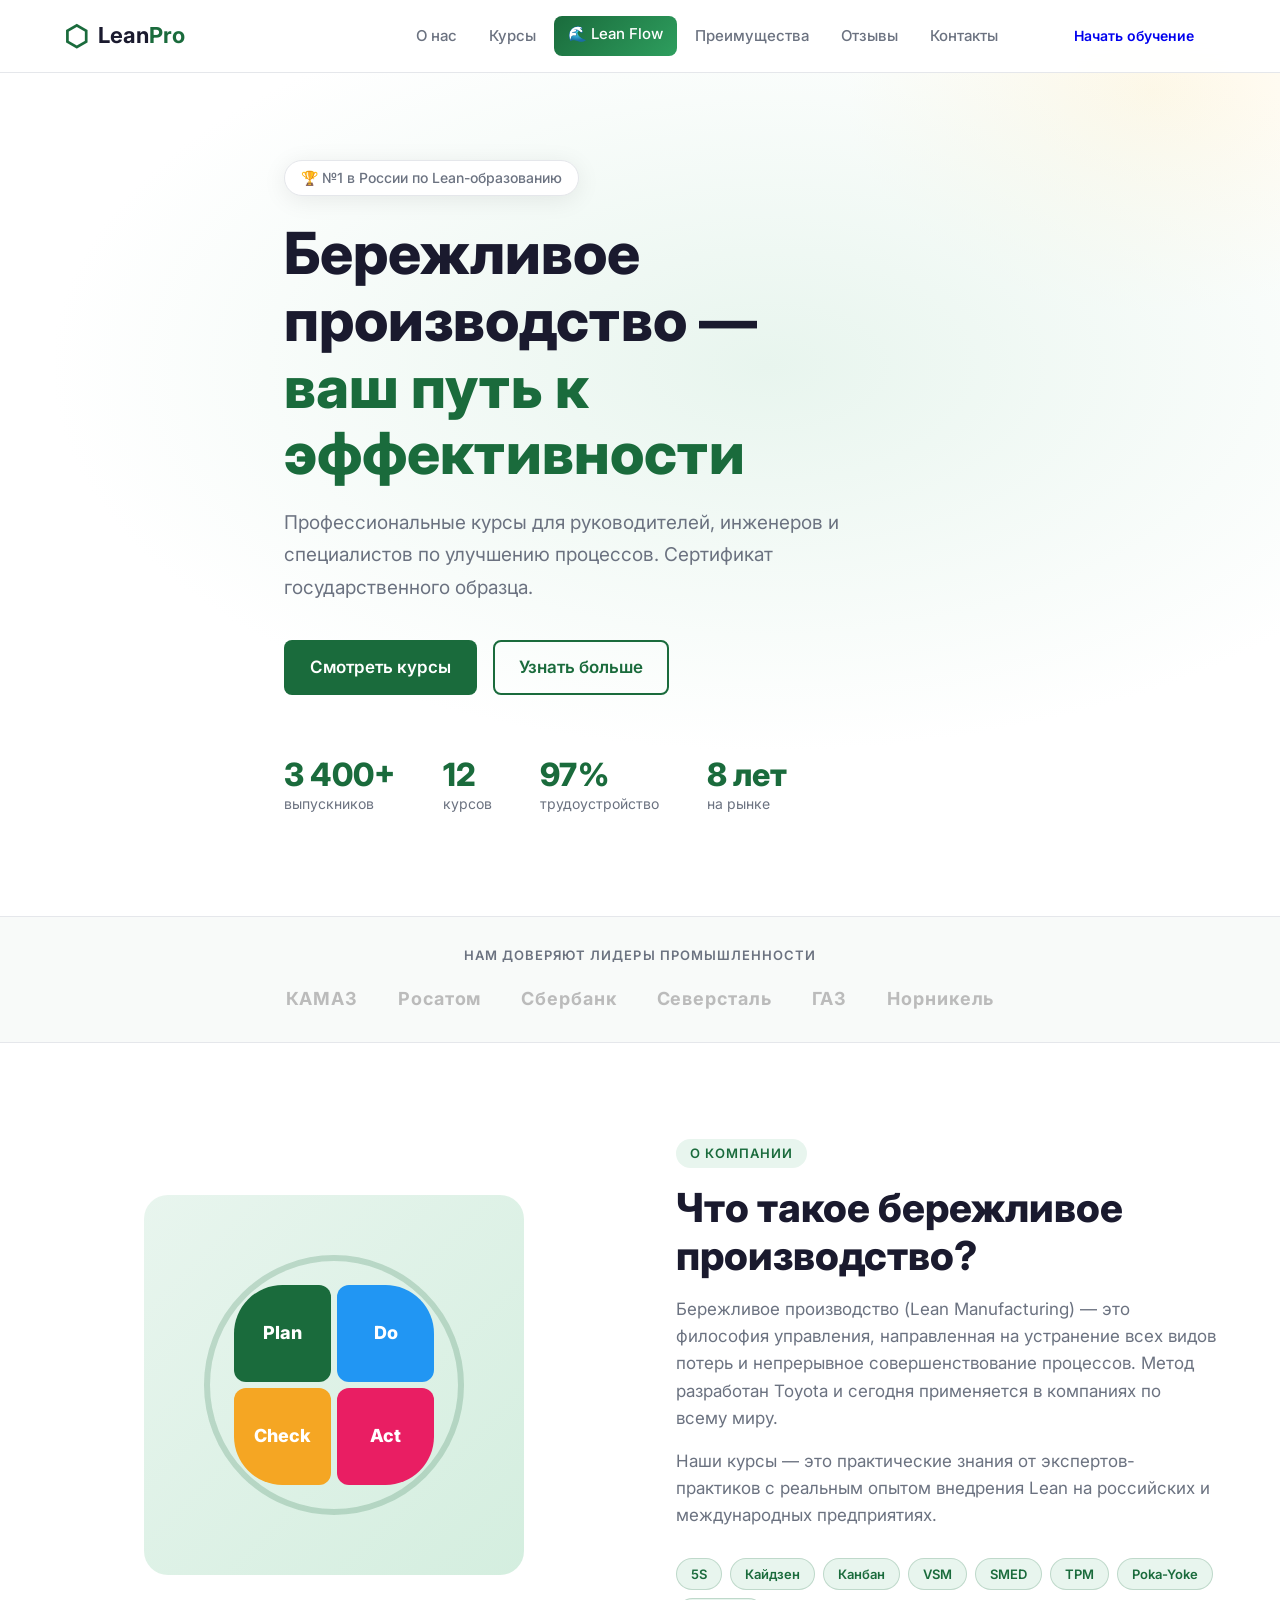
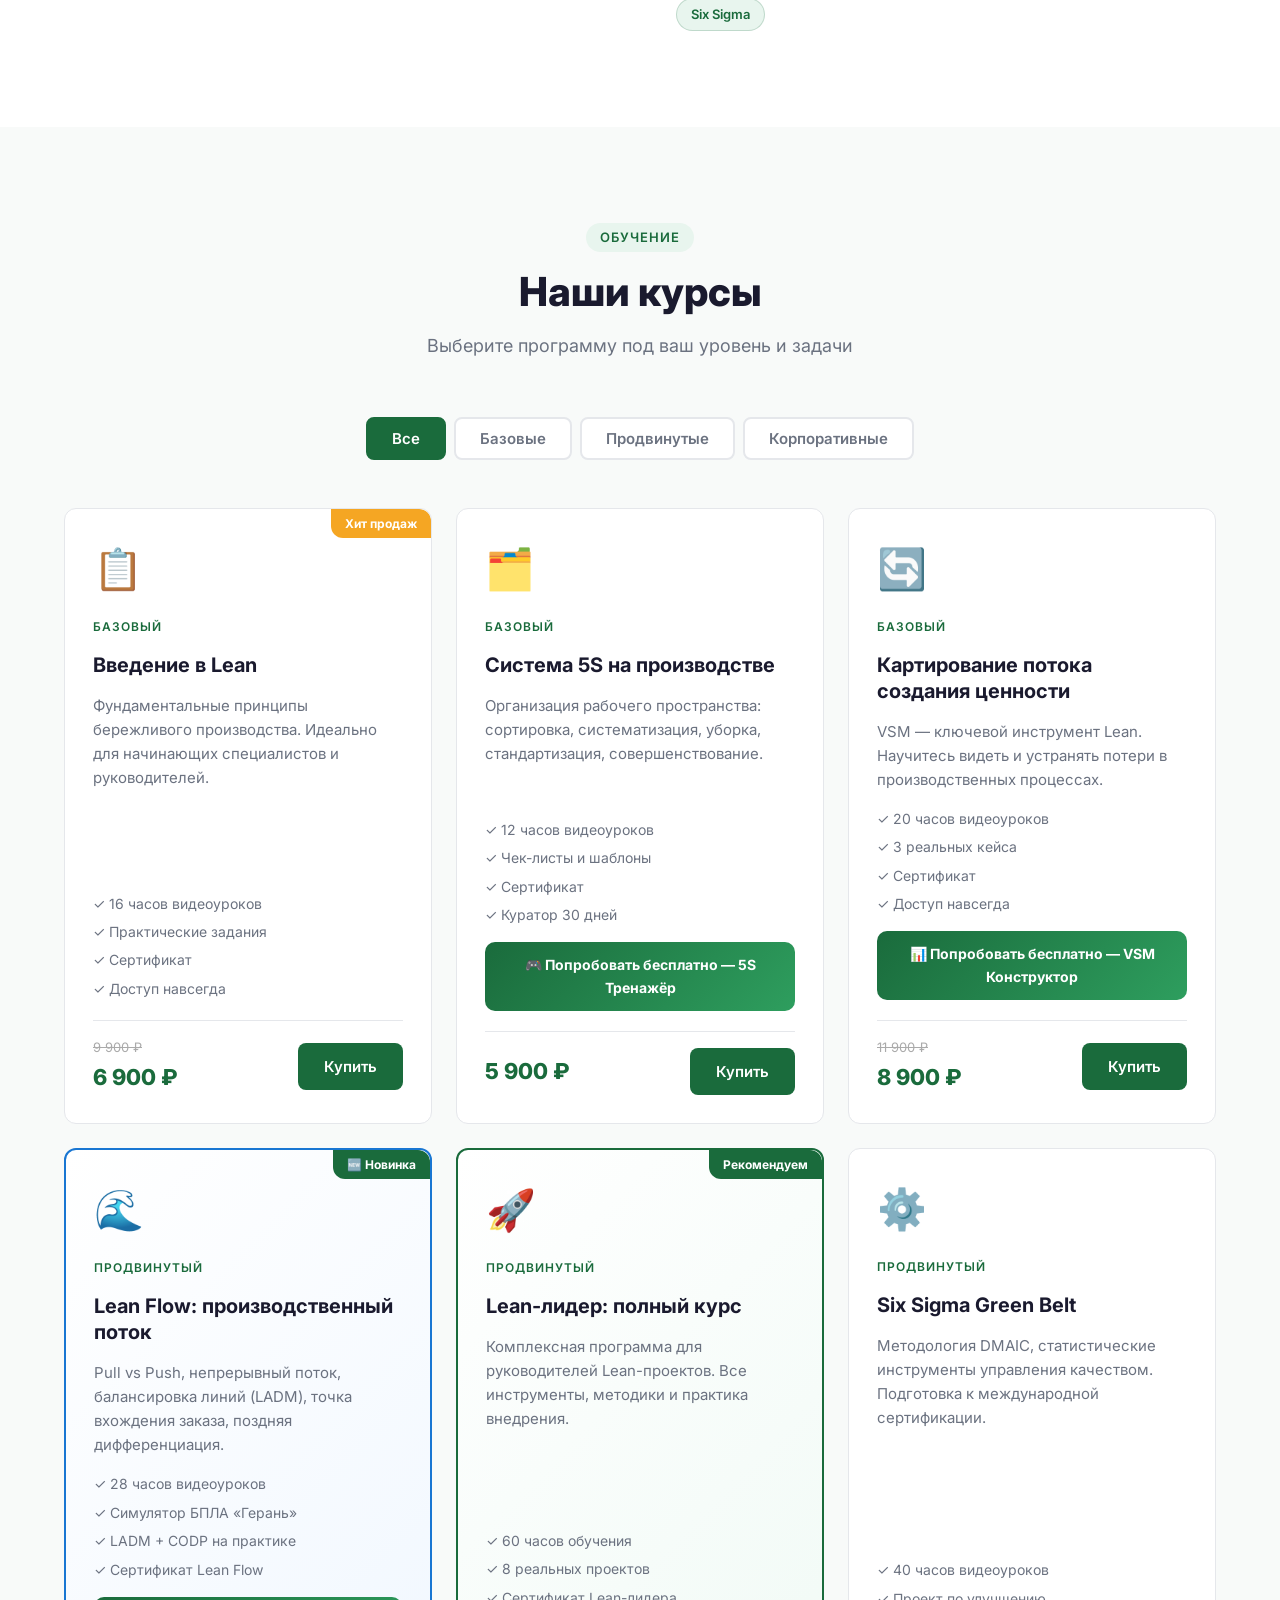
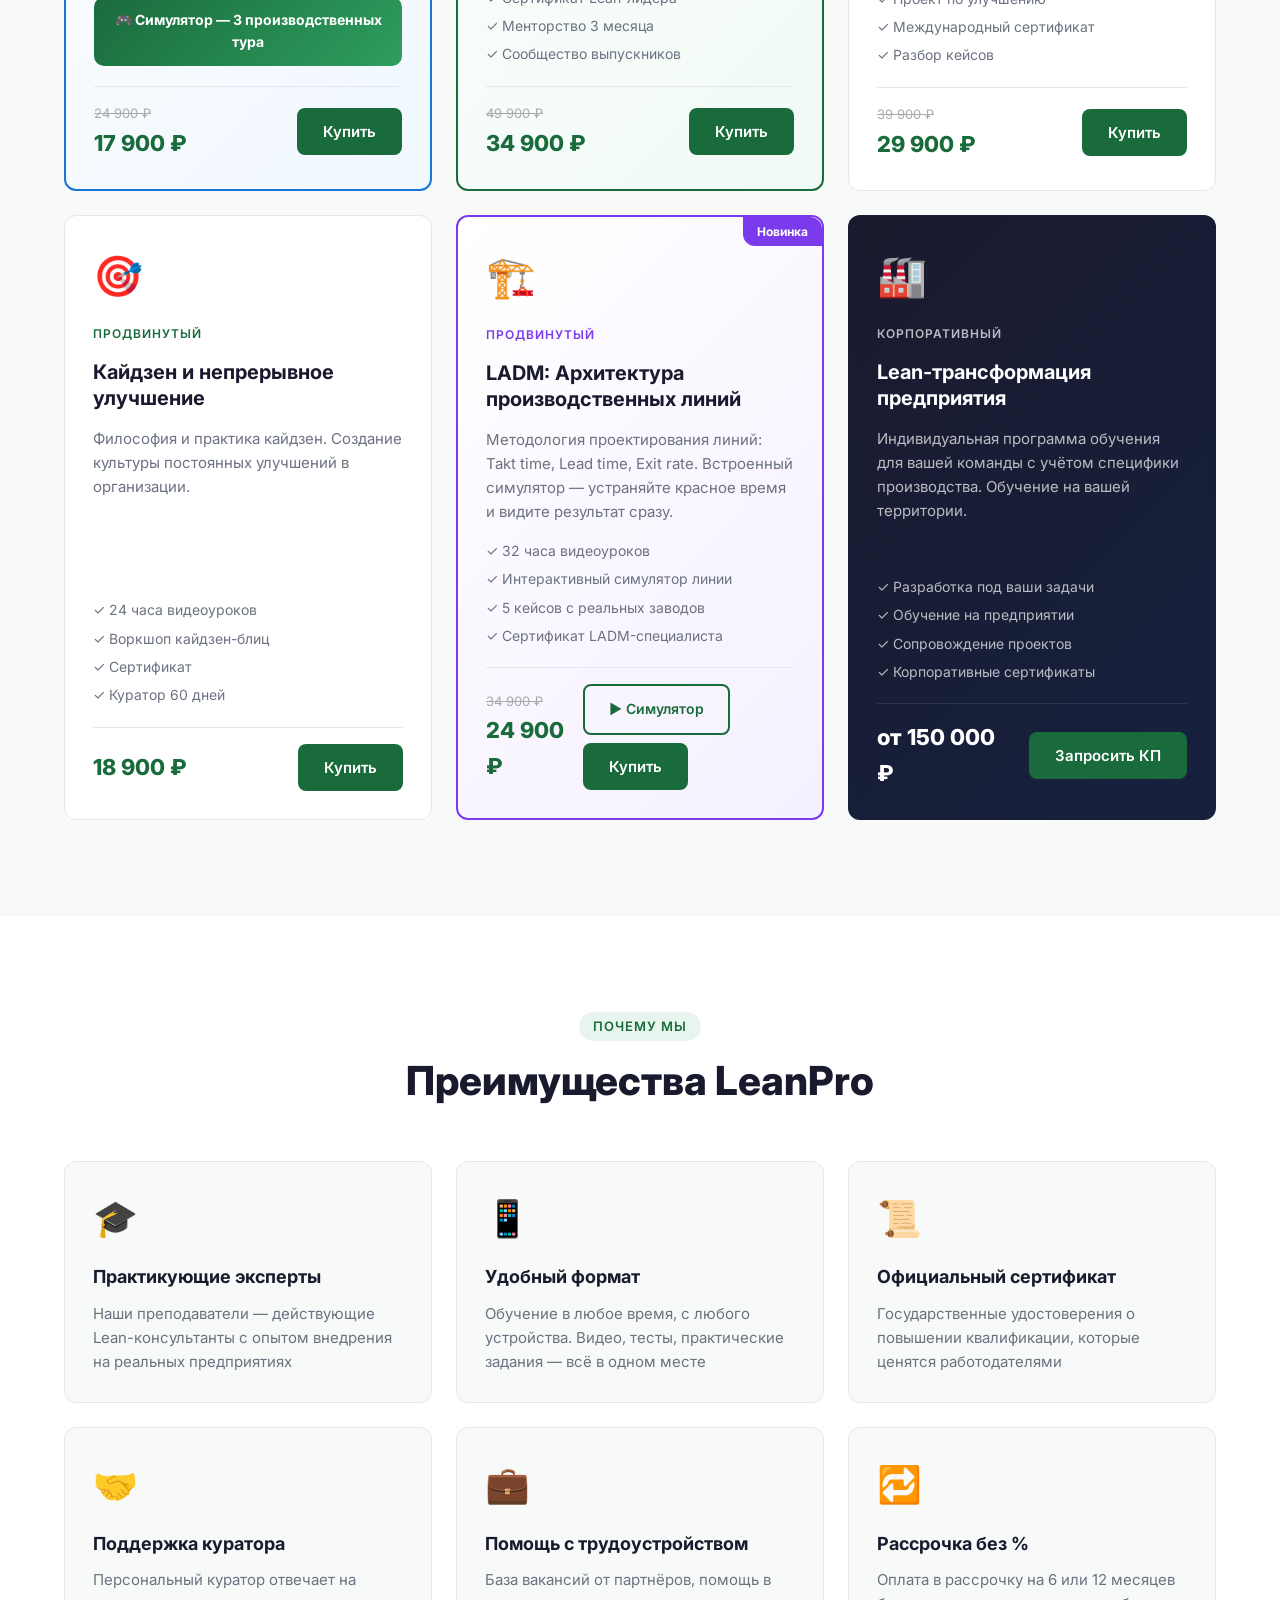
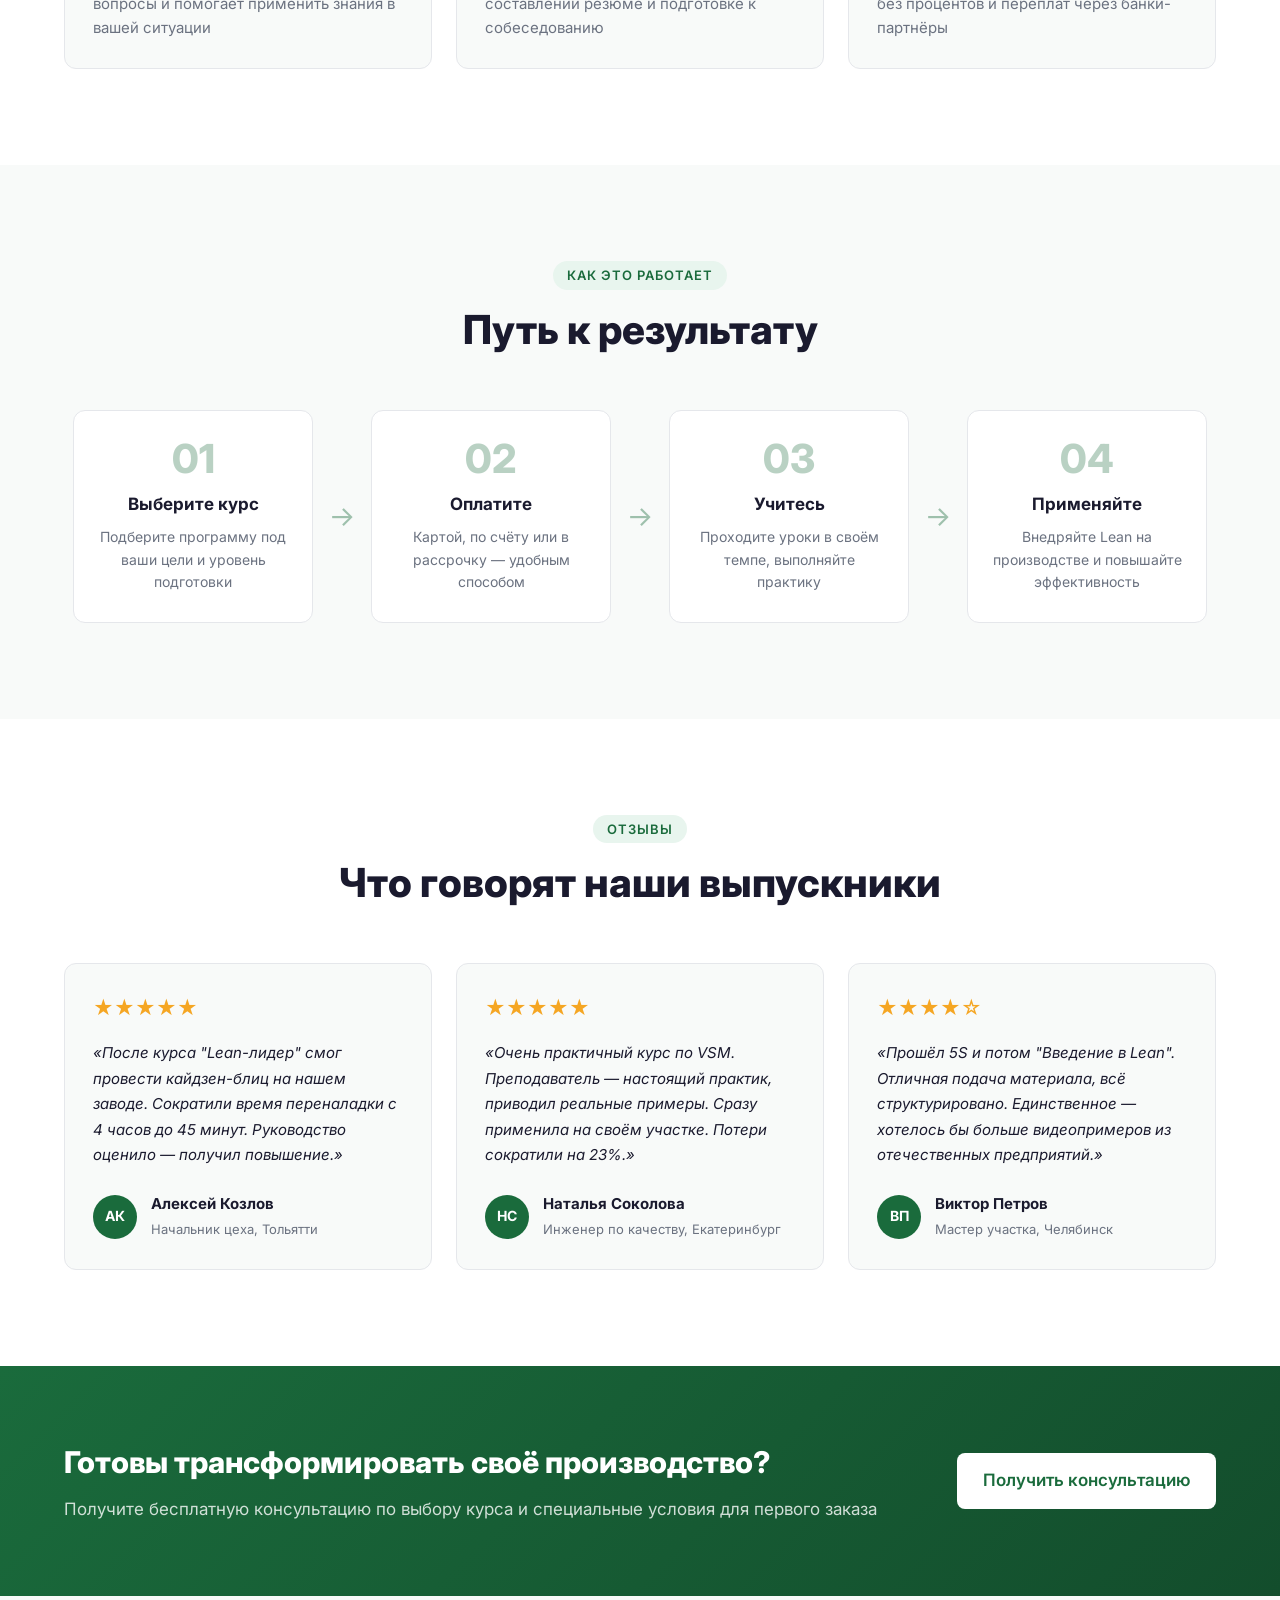
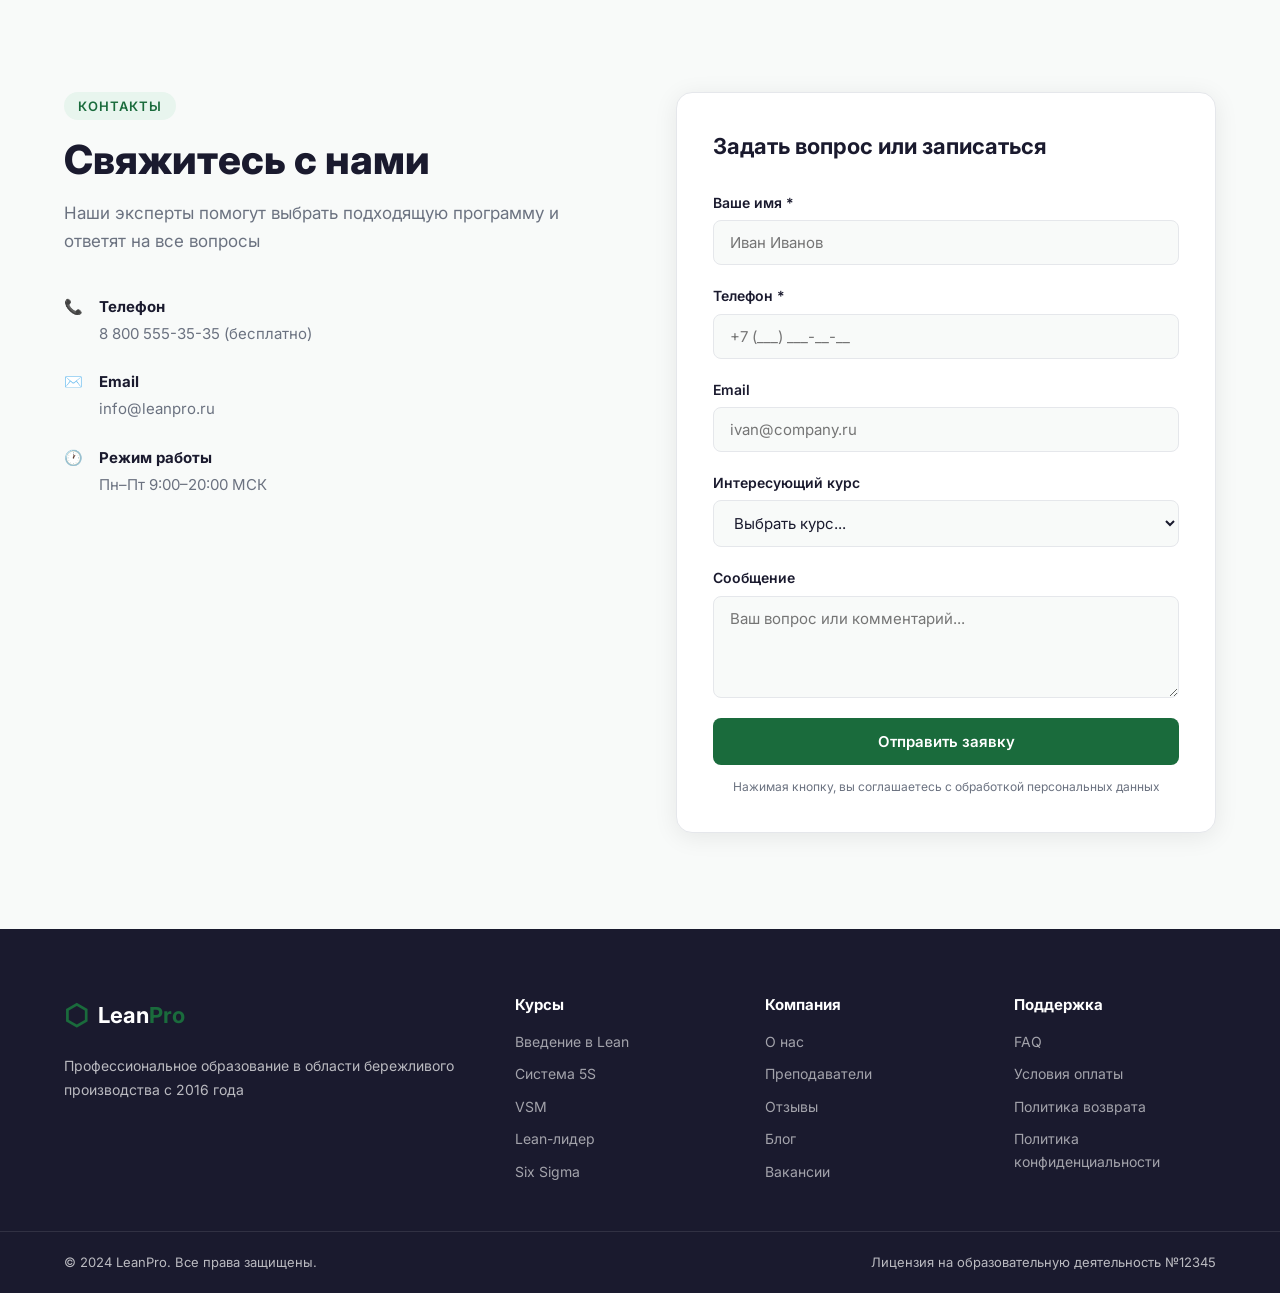
==== commit 7015be0e: "Add Lean Flow section: theory + 3-round БПЛА simulator (LADM, CODP, Pull/Push)" ====
--- a/index.html
+++ b/index.html
@@ -20,6 +20,7 @@
     <nav class="nav" id="nav">
       <a href="#about" class="nav__link">О нас</a>
       <a href="#courses" class="nav__link">Курсы</a>
+      <a href="lean-flow.html" class="nav__link nav__link--new">🌊 Lean Flow</a>
       <a href="#benefits" class="nav__link">Преимущества</a>
       <a href="#reviews" class="nav__link">Отзывы</a>
       <a href="#contact" class="nav__link">Контакты</a>
@@ -185,6 +186,30 @@
         </div>
       </div>
 
+      <div class="course-card course-card--lean-flow" data-cat="advanced">
+        <div class="course-card__badge" style="background:var(--primary)">🆕 Новинка</div>
+        <div class="course-card__icon">🌊</div>
+        <div class="course-card__cat">Продвинутый</div>
+        <h3 class="course-card__title">Lean Flow: производственный поток</h3>
+        <p class="course-card__desc">Pull vs Push, непрерывный поток, балансировка линий (LADM), точка вхождения заказа, поздняя дифференциация.</p>
+        <ul class="course-card__features">
+          <li>✓ 28 часов видеоуроков</li>
+          <li>✓ Симулятор БПЛА «Герань»</li>
+          <li>✓ LADM + CODP на практике</li>
+          <li>✓ Сертификат Lean Flow</li>
+        </ul>
+        <a href="lean-flow.html" class="course-card__game-btn" target="_blank">
+          🎮 Симулятор — 3 производственных тура
+        </a>
+        <div class="course-card__footer">
+          <div class="course-card__price">
+            <span class="price__old">24 900 ₽</span>
+            <span class="price__cur">17 900 ₽</span>
+          </div>
+          <button class="btn btn--primary" onclick="openModal('Lean Flow: производственный поток', '17 900 ₽')">Купить</button>
+        </div>
+      </div>
+
       <div class="course-card course-card--featured" data-cat="advanced">
         <div class="course-card__badge course-card__badge--gold">Рекомендуем</div>
         <div class="course-card__icon">🚀</div>
--- a/styles.css
+++ b/styles.css
@@ -399,6 +399,14 @@
   border-radius: 0 12px 0 12px;
 }
 .course-card__badge--gold { background: var(--primary); }
+.course-card__badge--new { background: #7c3aed; }
+
+.course-card--ladm {
+  border-color: #7c3aed;
+  border-width: 2px;
+  background: linear-gradient(135deg, #fff 0%, #f5f0ff 100%);
+}
+.course-card--ladm .course-card__cat { color: #7c3aed; }
 
 .course-card__icon { font-size: 40px; }
 .course-card__cat { font-size: 12px; font-weight: 600; text-transform: uppercase; letter-spacing: 0.08em; color: var(--primary); }
@@ -456,6 +464,27 @@
 @keyframes gamePulse {
   0%,100% { box-shadow: 0 0 0 0 rgba(26,107,60,0.4); }
   50% { box-shadow: 0 0 0 8px rgba(26,107,60,0); }
+}
+
+/* Nav link highlight for new section */
+.nav__link--new {
+  background: linear-gradient(135deg, #1a6b3c, #2e9e5e);
+  color: #fff !important;
+  border-radius: 8px;
+  padding: 6px 14px !important;
+  animation: gamePulse 2.5s infinite;
+}
+.nav__link--new:hover {
+  background: linear-gradient(135deg, #134d2c, #1a6b3c) !important;
+  color: #fff !important;
+  animation: none;
+}
+
+/* Lean Flow course card accent */
+.course-card--lean-flow {
+  background: linear-gradient(135deg, #fff 0%, #f0f7ff 100%);
+  border-color: #1976d2;
+  border-width: 2px;
 }
 
 /* ====== BENEFITS ====== */
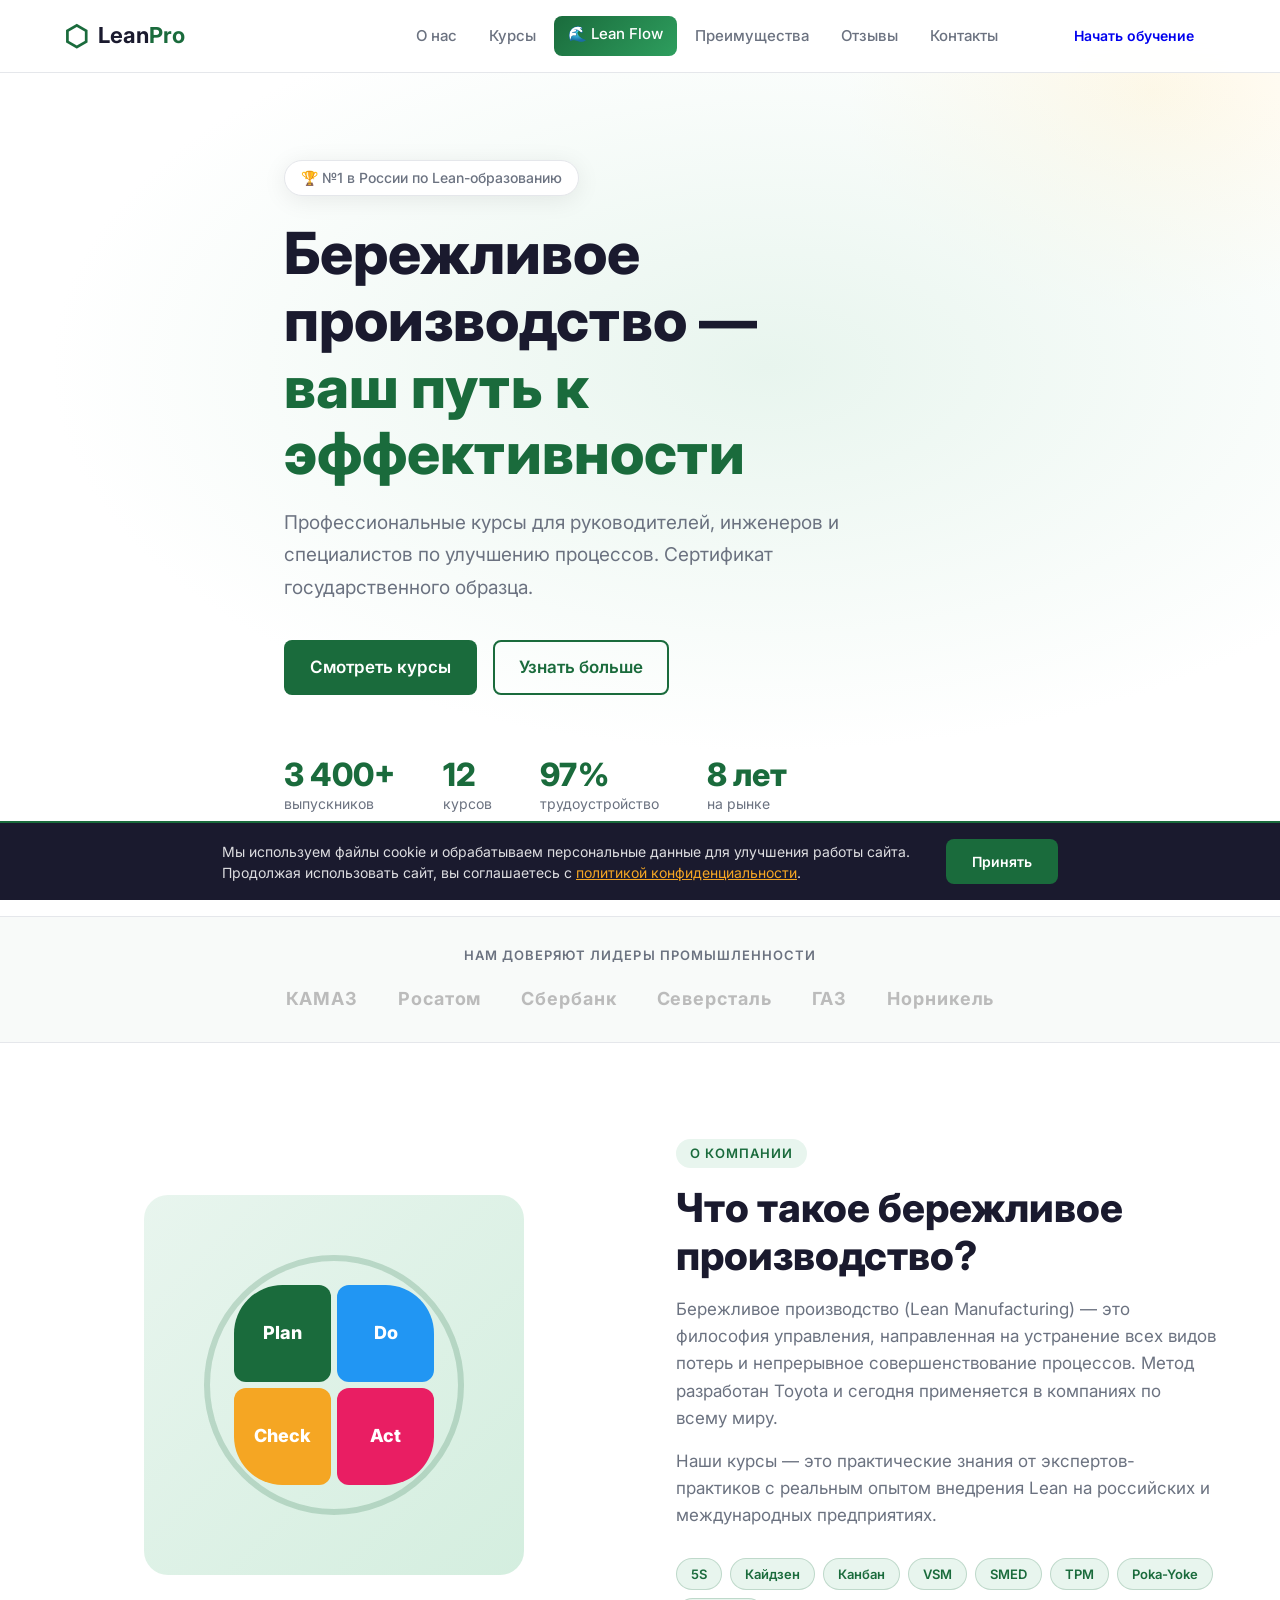
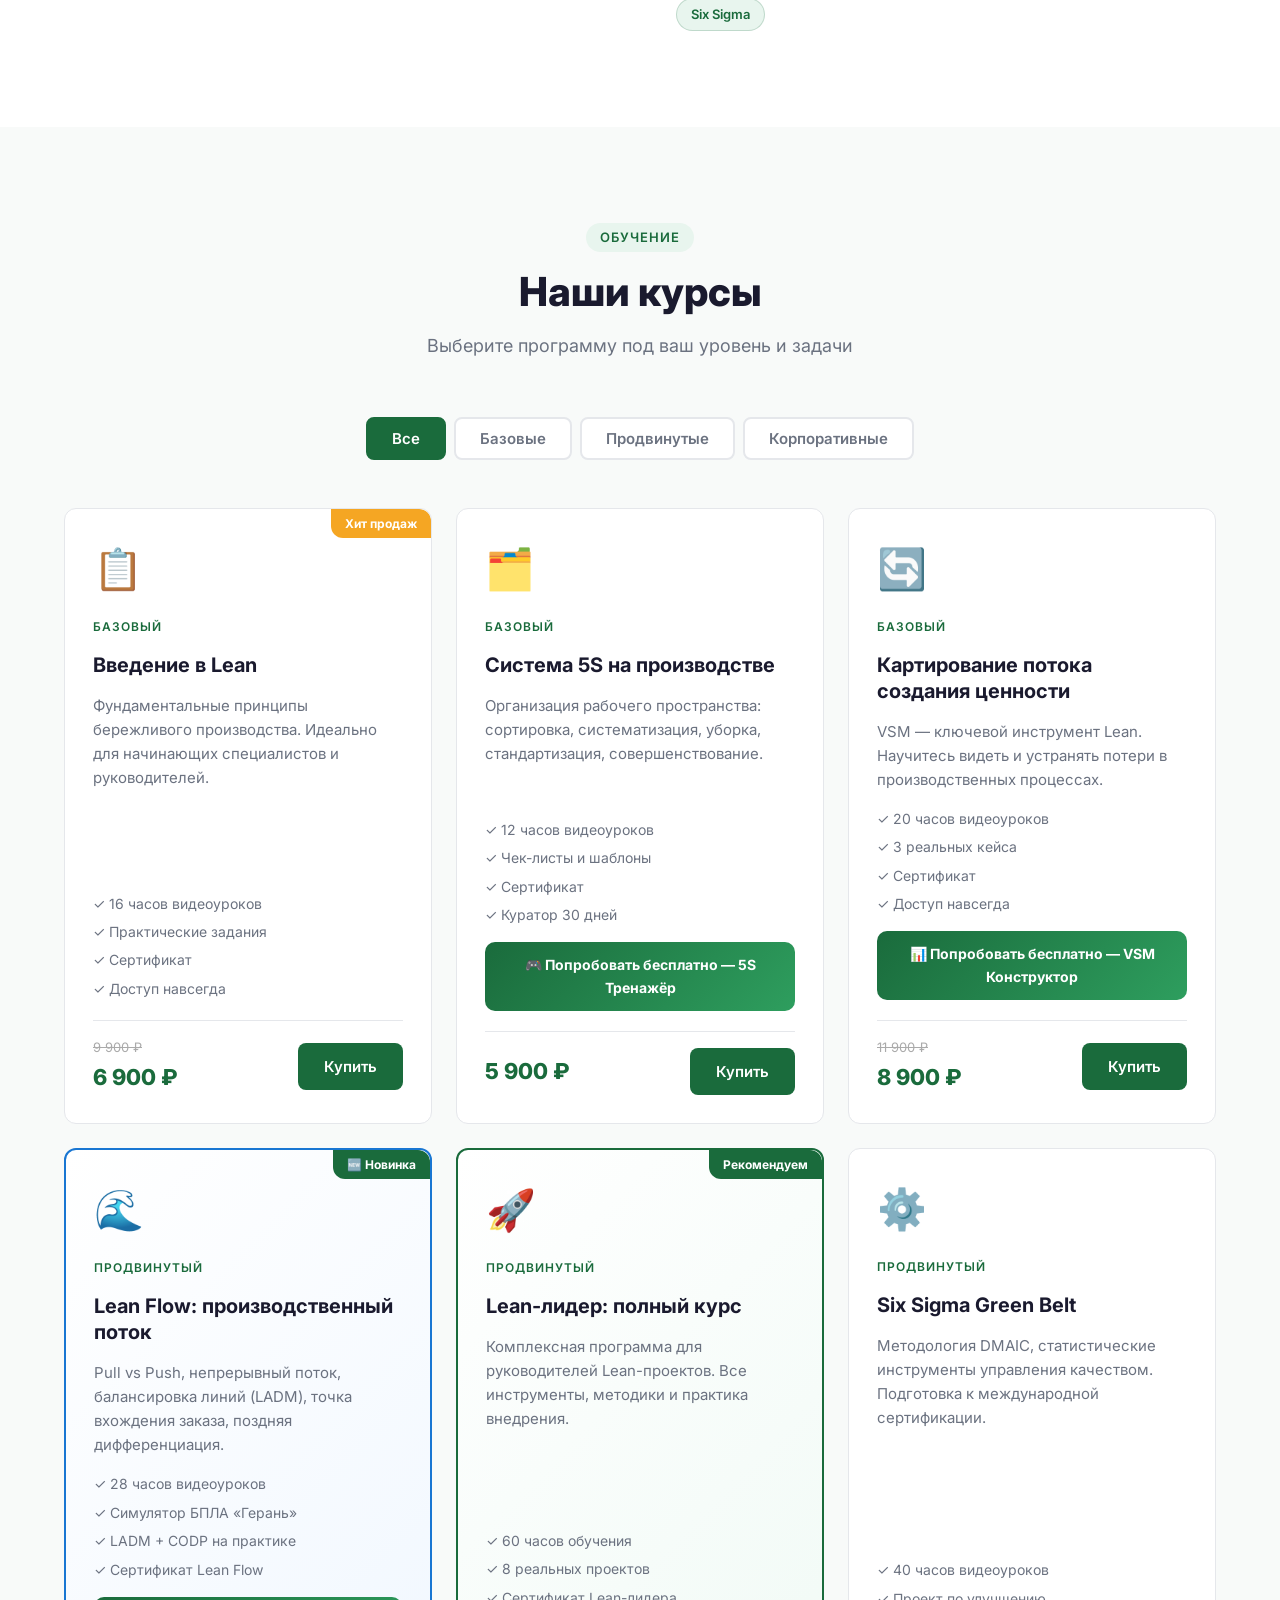
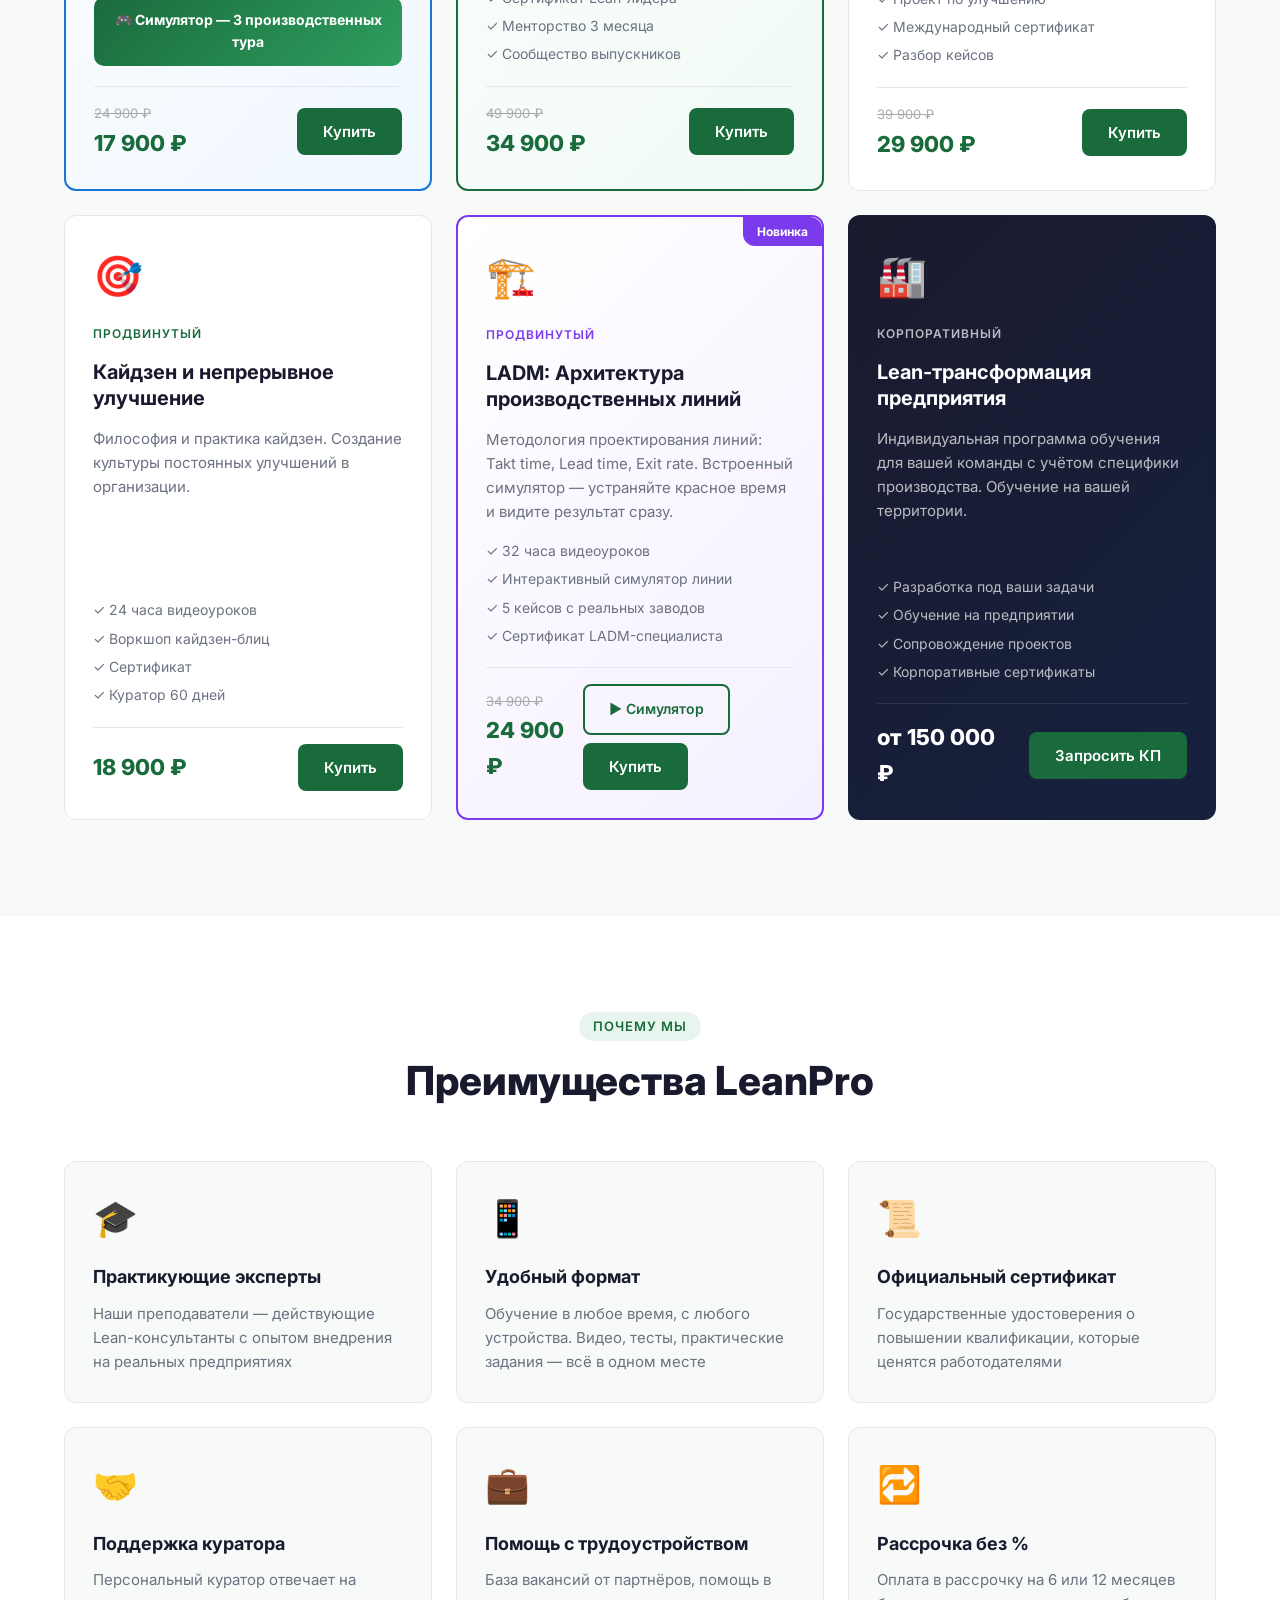
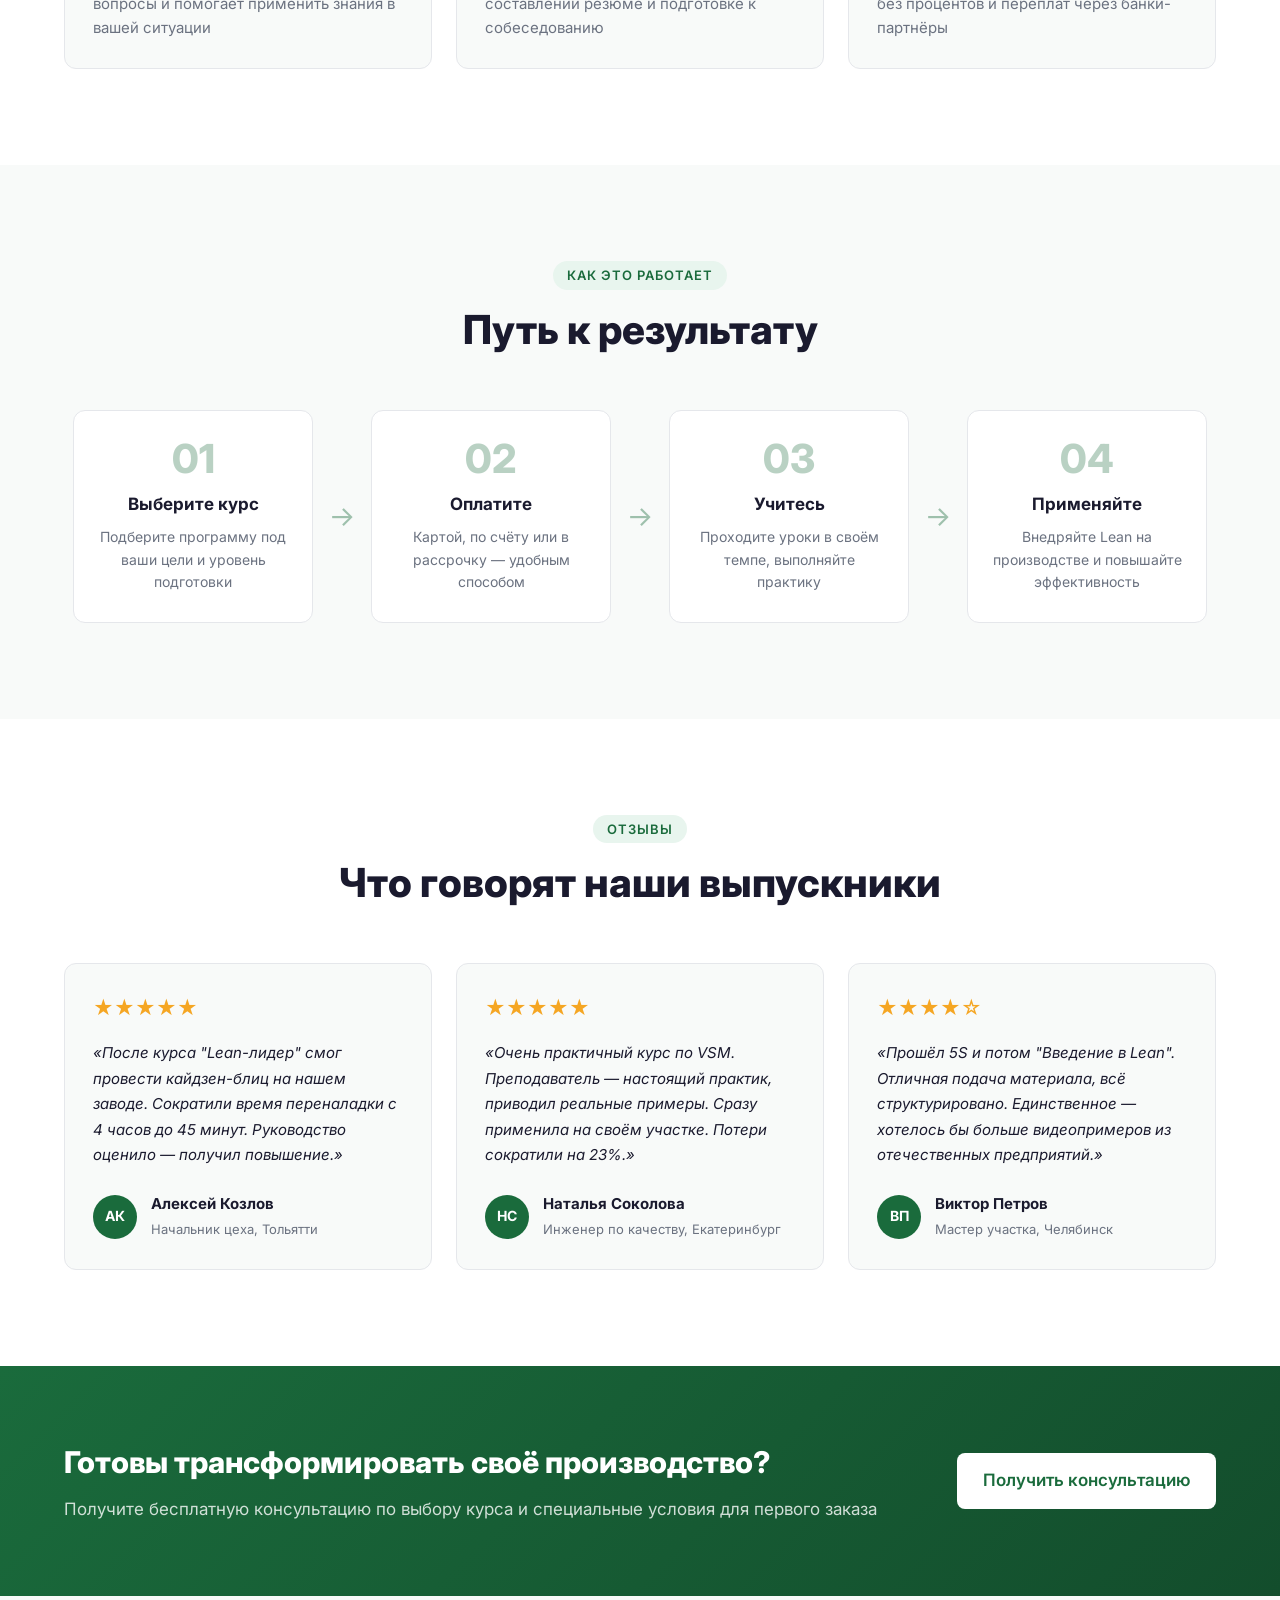
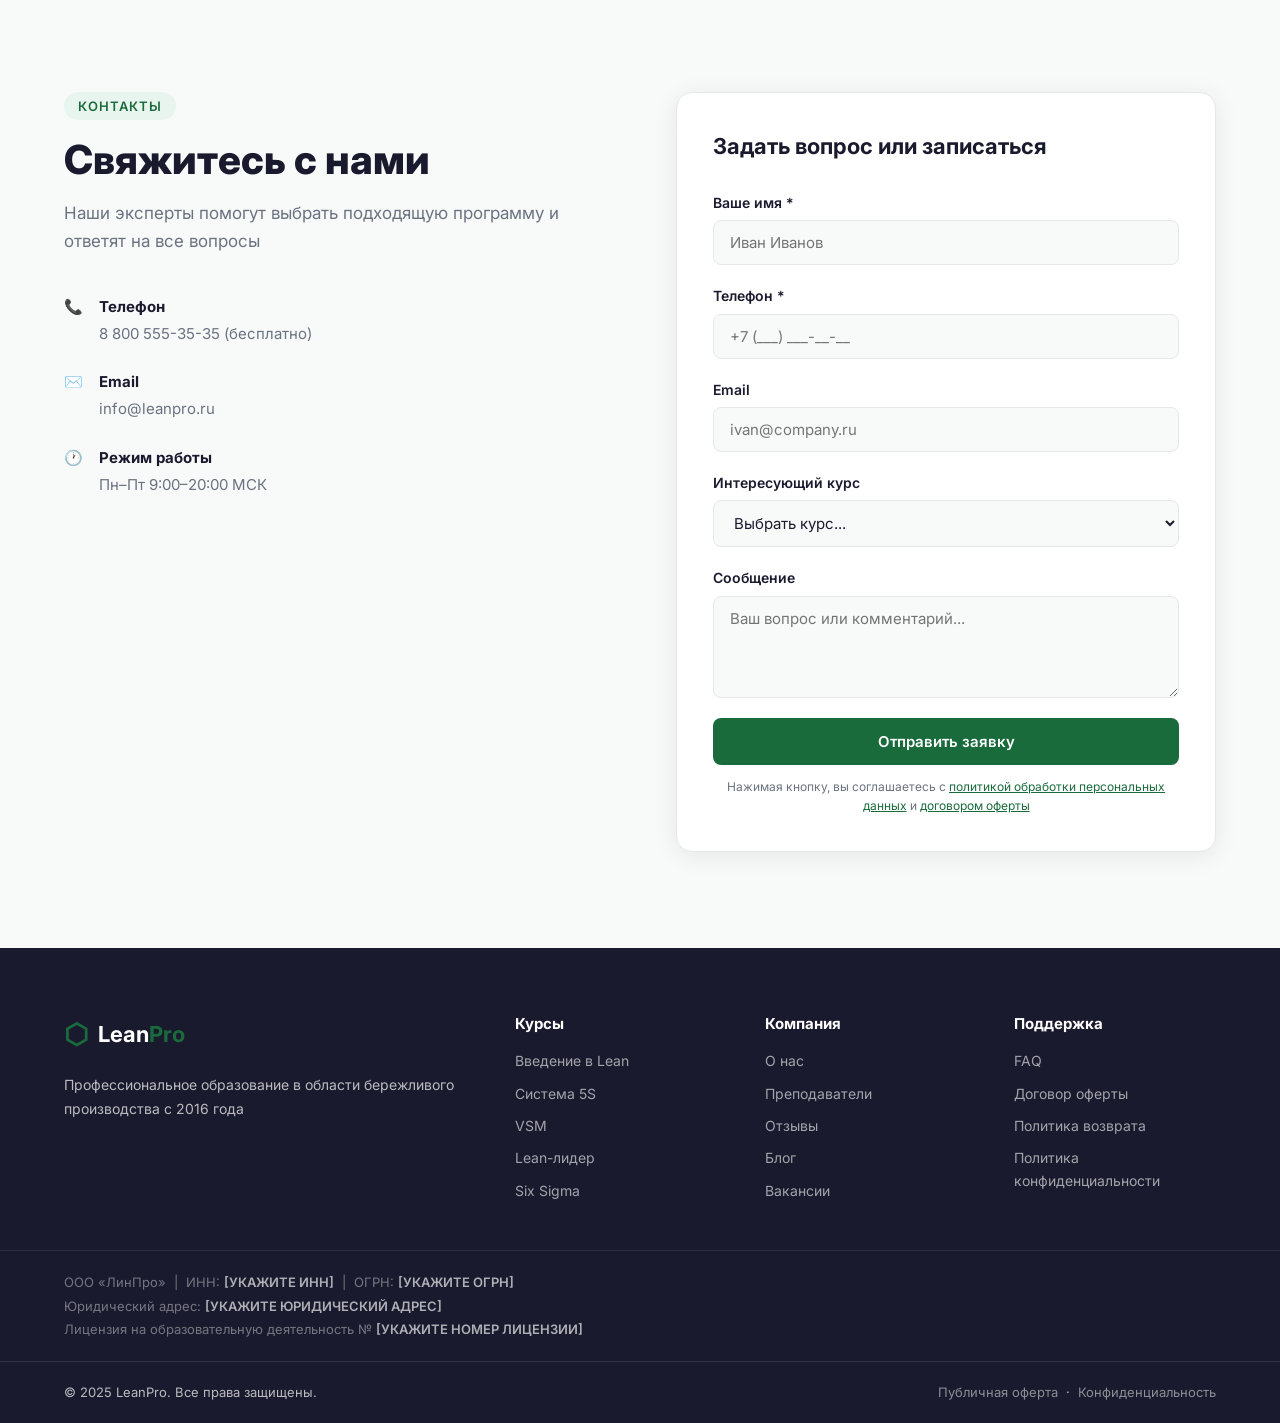
==== commit 035c2ac4: "Prepare site for YooKassa approval and production deployment - Replace Google Fonts with Bunny Fonts" ====
--- a/index.html
+++ b/index.html
@@ -4,9 +4,15 @@
   <meta charset="UTF-8" />
   <meta name="viewport" content="width=device-width, initial-scale=1.0" />
   <title>LeanPro — Курсы по бережливому производству</title>
+  <meta name="description" content="LeanPro — профессиональные курсы по бережливому производству. Сертификат государственного образца. Онлайн-обучение Lean, 5S, VSM, Six Sigma." />
+  <meta name="keywords" content="бережливое производство, lean, курсы lean, 5S, VSM, Six Sigma, кайдзен, обучение lean, лин производство" />
+  <meta name="robots" content="index, follow" />
+  <meta property="og:title" content="LeanPro — Курсы по бережливому производству" />
+  <meta property="og:description" content="Профессиональные курсы Lean для руководителей и инженеров. Сертификат государственного образца." />
+  <meta property="og:type" content="website" />
   <link rel="stylesheet" href="styles.css" />
-  <link rel="preconnect" href="https://fonts.googleapis.com" />
-  <link href="https://fonts.googleapis.com/css2?family=Inter:wght@400;500;600;700;800&display=swap" rel="stylesheet" />
+  <link rel="preconnect" href="https://fonts.bunny.net" />
+  <link href="https://fonts.bunny.net/css?family=inter:400,500,600,700,800&display=swap" rel="stylesheet" />
 </head>
 <body>
 
@@ -523,7 +529,7 @@
         <textarea name="message" rows="4" placeholder="Ваш вопрос или комментарий..."></textarea>
       </div>
       <button type="submit" class="btn btn--primary btn--full">Отправить заявку</button>
-      <p class="form__note">Нажимая кнопку, вы соглашаетесь с обработкой персональных данных</p>
+      <p class="form__note">Нажимая кнопку, вы соглашаетесь с <a href="privacy.html" target="_blank">политикой обработки персональных данных</a> и <a href="offer.html" target="_blank">договором оферты</a></p>
     </form>
   </div>
 </section>
@@ -557,15 +563,22 @@
     <div class="footer__col">
       <strong>Поддержка</strong>
       <a href="#">FAQ</a>
-      <a href="#">Условия оплаты</a>
-      <a href="#">Политика возврата</a>
-      <a href="#">Политика конфиденциальности</a>
+      <a href="offer.html">Договор оферты</a>
+      <a href="refund.html">Политика возврата</a>
+      <a href="privacy.html">Политика конфиденциальности</a>
+    </div>
+  </div>
+  <div class="footer__legal">
+    <div class="container">
+      <p>ООО «ЛинПро» &nbsp;|&nbsp; ИНН: <strong>[УКАЖИТЕ ИНН]</strong> &nbsp;|&nbsp; ОГРН: <strong>[УКАЖИТЕ ОГРН]</strong></p>
+      <p>Юридический адрес: <strong>[УКАЖИТЕ ЮРИДИЧЕСКИЙ АДРЕС]</strong></p>
+      <p>Лицензия на образовательную деятельность № <strong>[УКАЖИТЕ НОМЕР ЛИЦЕНЗИИ]</strong></p>
     </div>
   </div>
   <div class="footer__bottom">
     <div class="container">
-      <span>© 2024 LeanPro. Все права защищены.</span>
-      <span>Лицензия на образовательную деятельность №12345</span>
+      <span>© 2025 LeanPro. Все права защищены.</span>
+      <span><a href="offer.html" style="color:rgba(255,255,255,0.5);text-decoration:none;">Публичная оферта</a> &nbsp;·&nbsp; <a href="privacy.html" style="color:rgba(255,255,255,0.5);text-decoration:none;">Конфиденциальность</a></span>
     </div>
   </div>
 </footer>
@@ -608,5 +621,25 @@
 <div class="toast" id="toast"></div>
 
 <script src="script.js"></script>
+
+<!-- ===================== COOKIE BANNER ===================== -->
+<div class="cookie-banner" id="cookieBanner">
+  <div class="cookie-banner__text">
+    Мы используем файлы cookie и обрабатываем персональные данные для улучшения работы сайта. Продолжая использовать сайт, вы соглашаетесь с <a href="privacy.html">политикой конфиденциальности</a>.
+  </div>
+  <button class="btn btn--primary btn--sm" id="cookieAccept">Принять</button>
+</div>
+<script>
+  (function() {
+    var banner = document.getElementById('cookieBanner');
+    if (!localStorage.getItem('cookieAccepted')) {
+      banner.classList.add('visible');
+    }
+    document.getElementById('cookieAccept').addEventListener('click', function() {
+      localStorage.setItem('cookieAccepted', '1');
+      banner.classList.remove('visible');
+    });
+  })();
+</script>
 </body>
 </html>
--- a/styles.css
+++ b/styles.css
@@ -727,6 +727,43 @@
   opacity: 1;
   transform: translateX(-50%) translateY(0);
 }
+
+/* ====== FOOTER LEGAL ====== */
+.footer__legal {
+  border-top: 1px solid rgba(255,255,255,0.08);
+  padding: 20px 0;
+  font-size: 13px;
+  color: rgba(255,255,255,0.4);
+  line-height: 1.8;
+}
+.footer__legal strong { color: rgba(255,255,255,0.65); font-weight: 600; }
+
+/* ====== COOKIE BANNER ====== */
+.cookie-banner {
+  position: fixed;
+  bottom: 0; left: 0; right: 0;
+  background: #1a1a2e;
+  color: rgba(255,255,255,0.85);
+  padding: 16px 24px;
+  display: flex;
+  align-items: center;
+  justify-content: center;
+  gap: 24px;
+  flex-wrap: wrap;
+  z-index: 4000;
+  font-size: 14px;
+  transform: translateY(100%);
+  transition: transform 0.4s ease;
+  border-top: 2px solid var(--primary);
+}
+.cookie-banner.visible { transform: translateY(0); }
+.cookie-banner__text { max-width: 700px; line-height: 1.5; }
+.cookie-banner__text a { color: var(--accent); text-decoration: underline; }
+.cookie-banner .btn { flex-shrink: 0; }
+
+/* ====== FORM NOTE LINKS ====== */
+.form__note a { color: var(--primary); text-decoration: underline; }
+.form__note a:hover { color: var(--primary-dark); }
 
 /* ====== RESPONSIVE ====== */
 @media (max-width: 900px) {
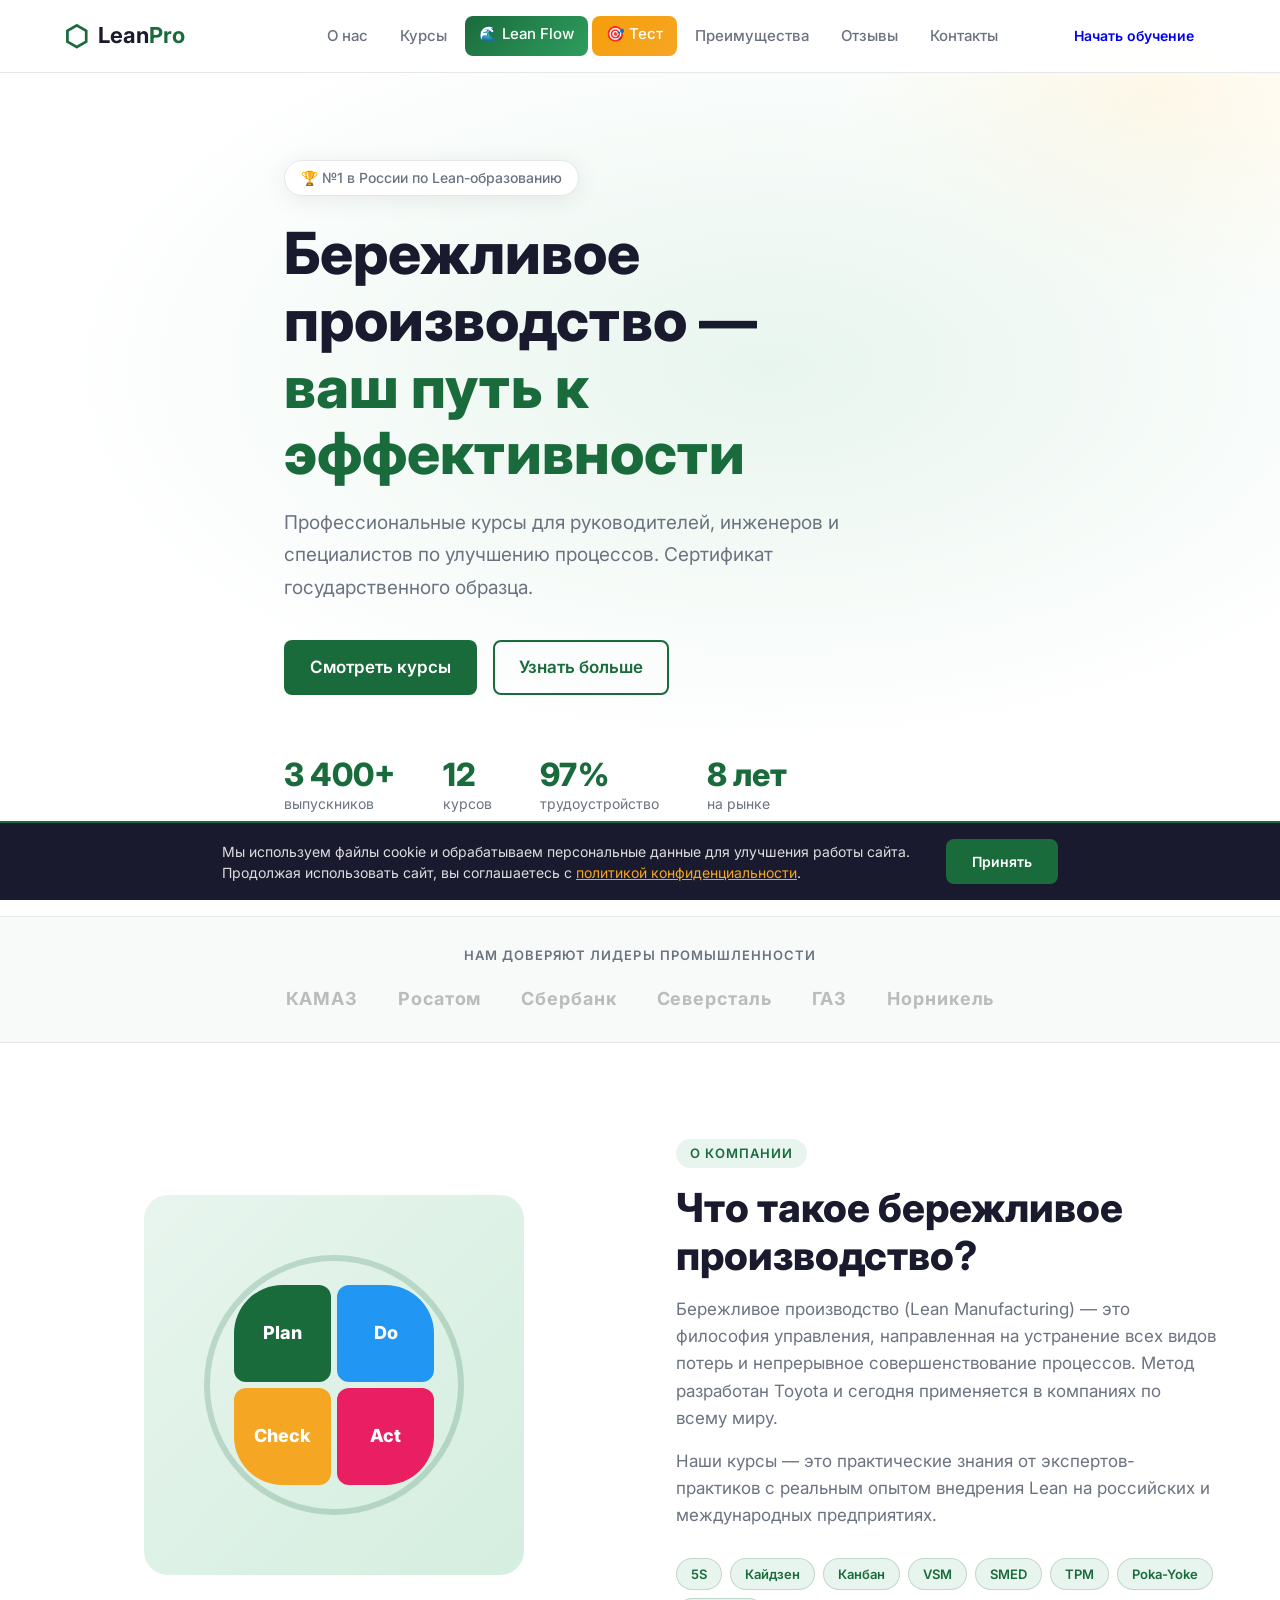
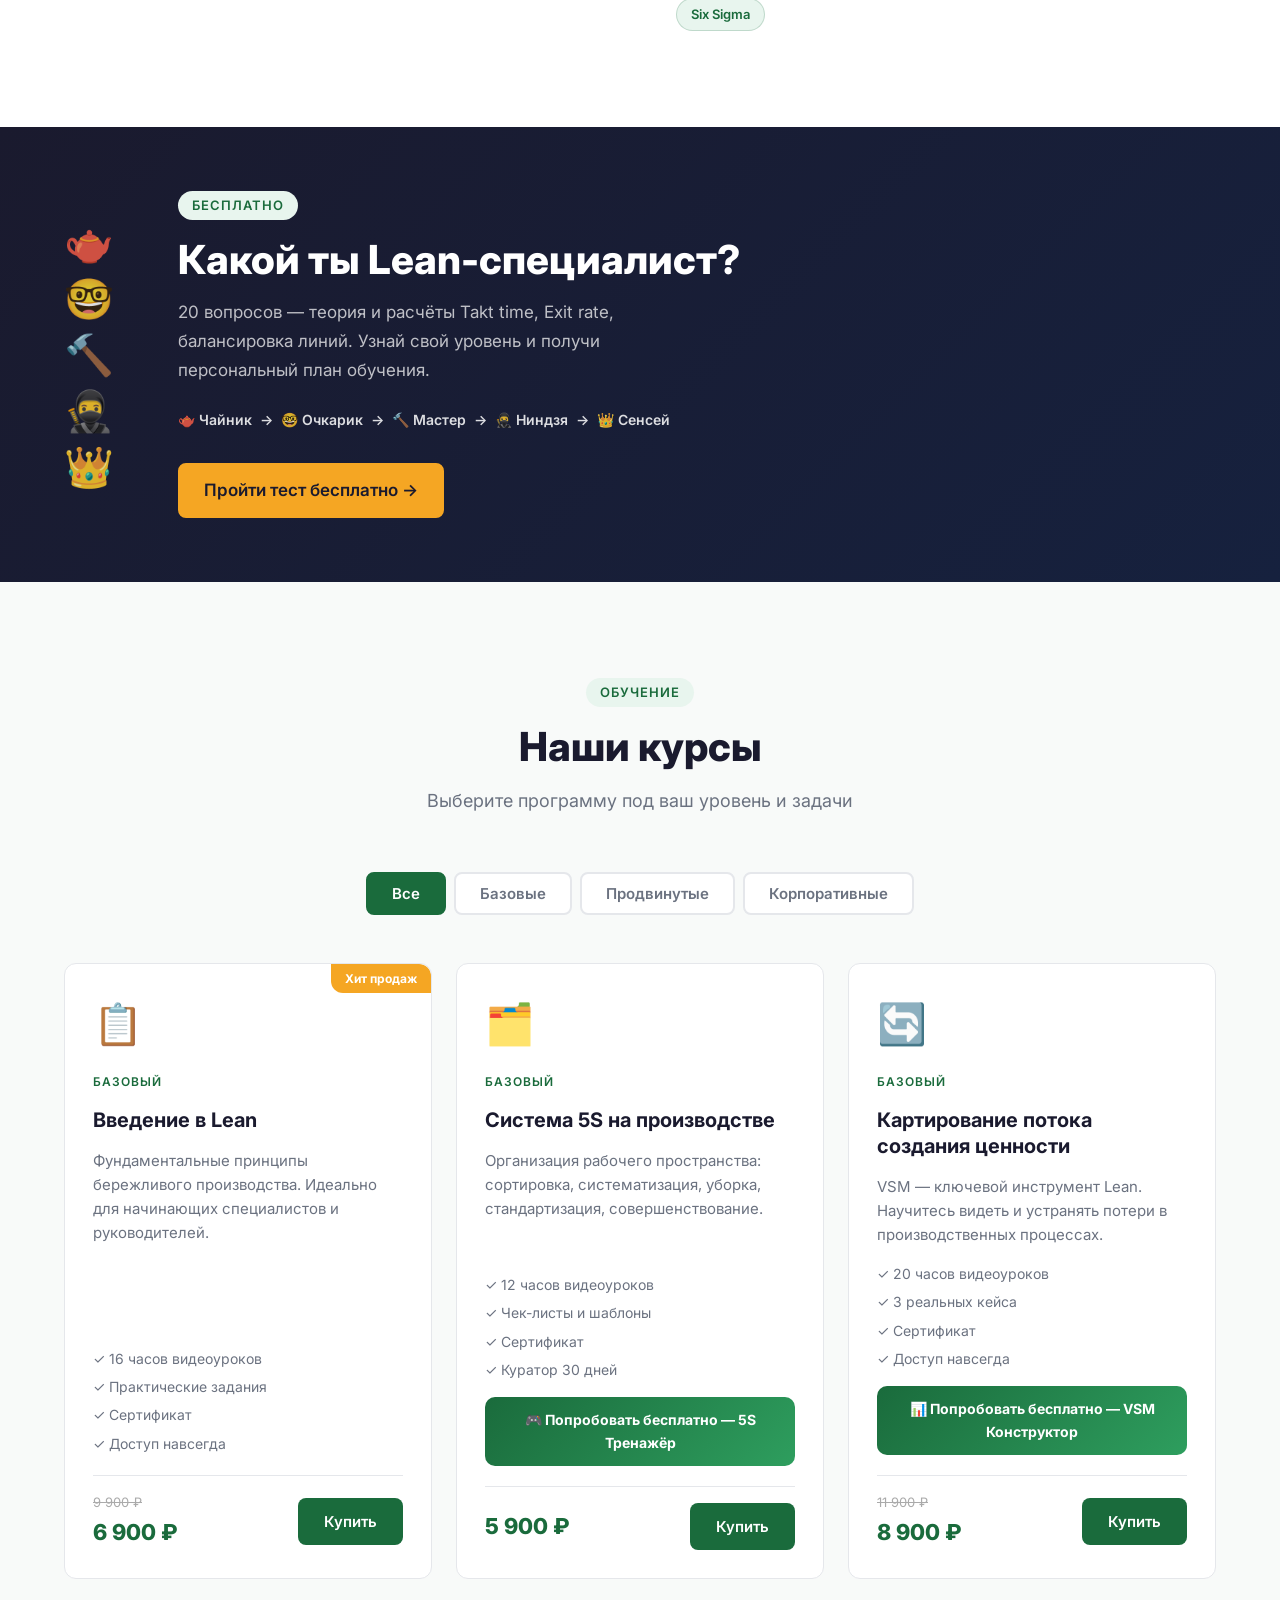
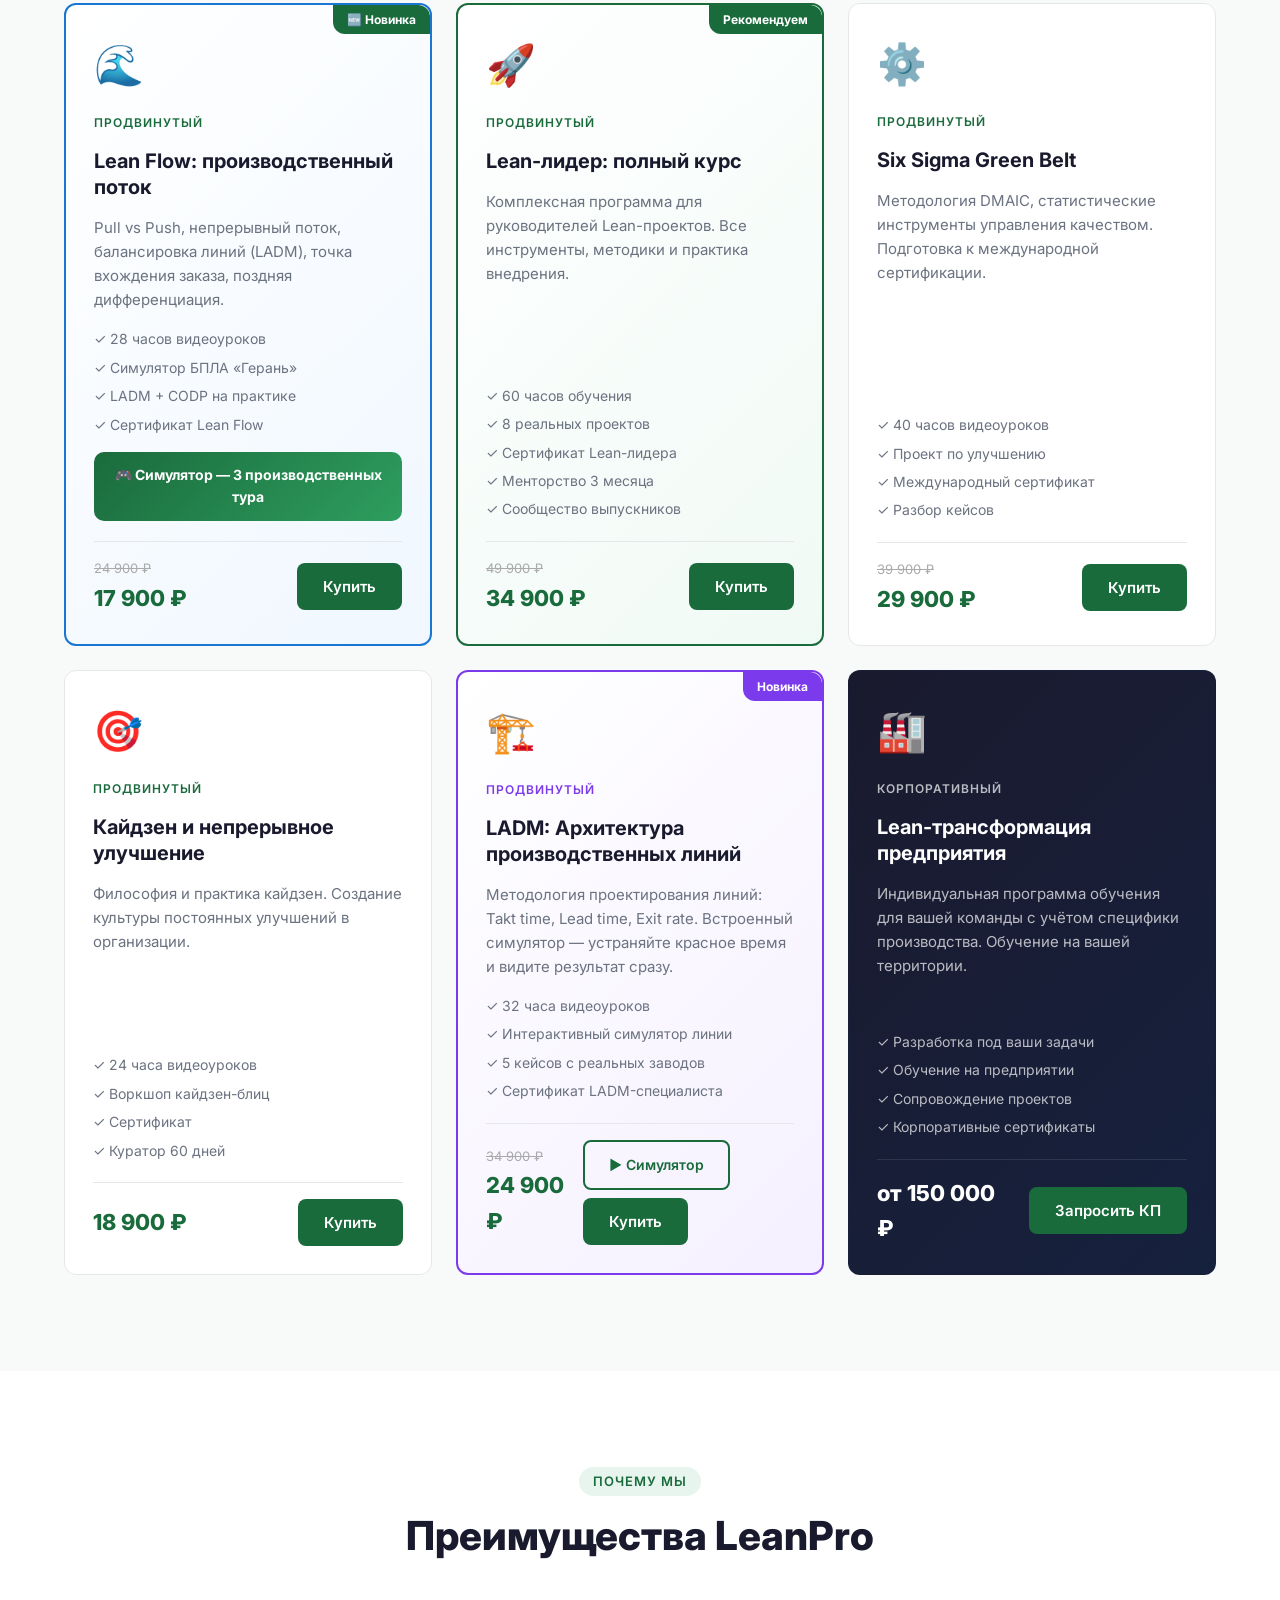
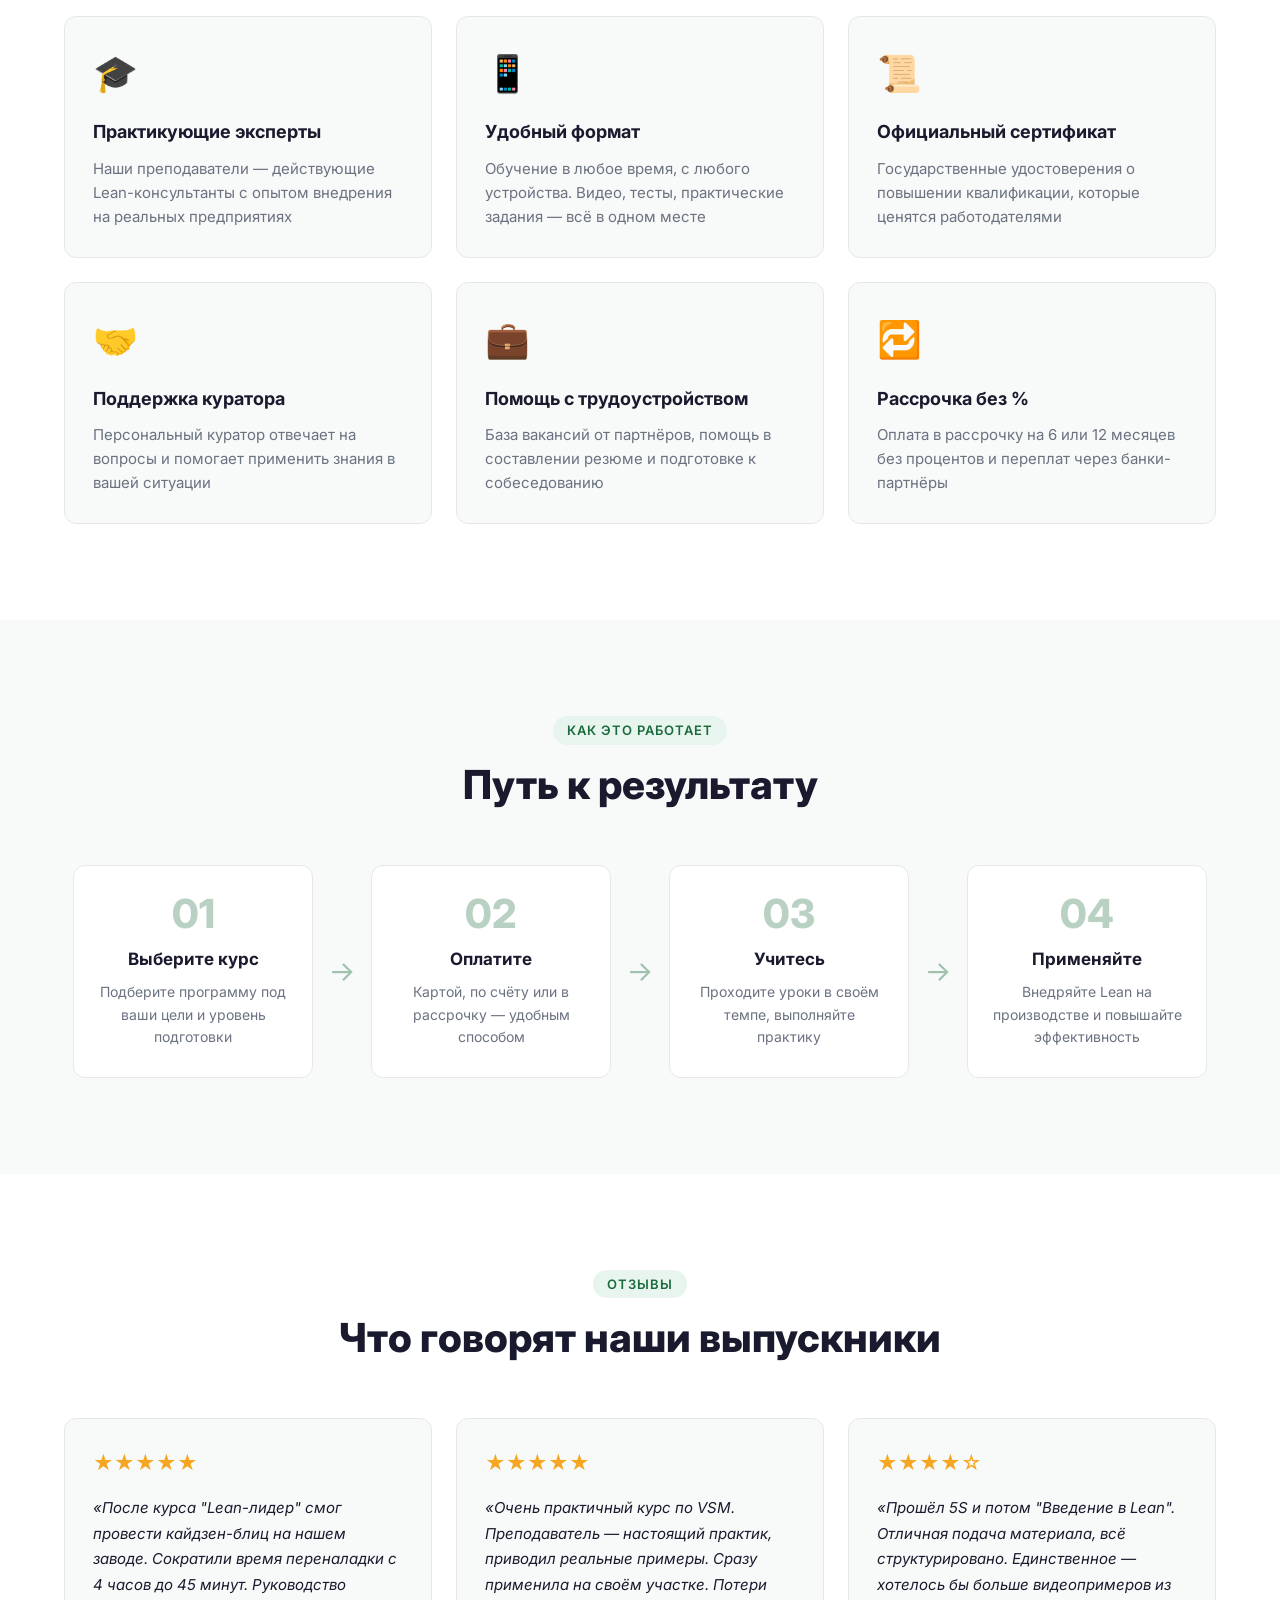
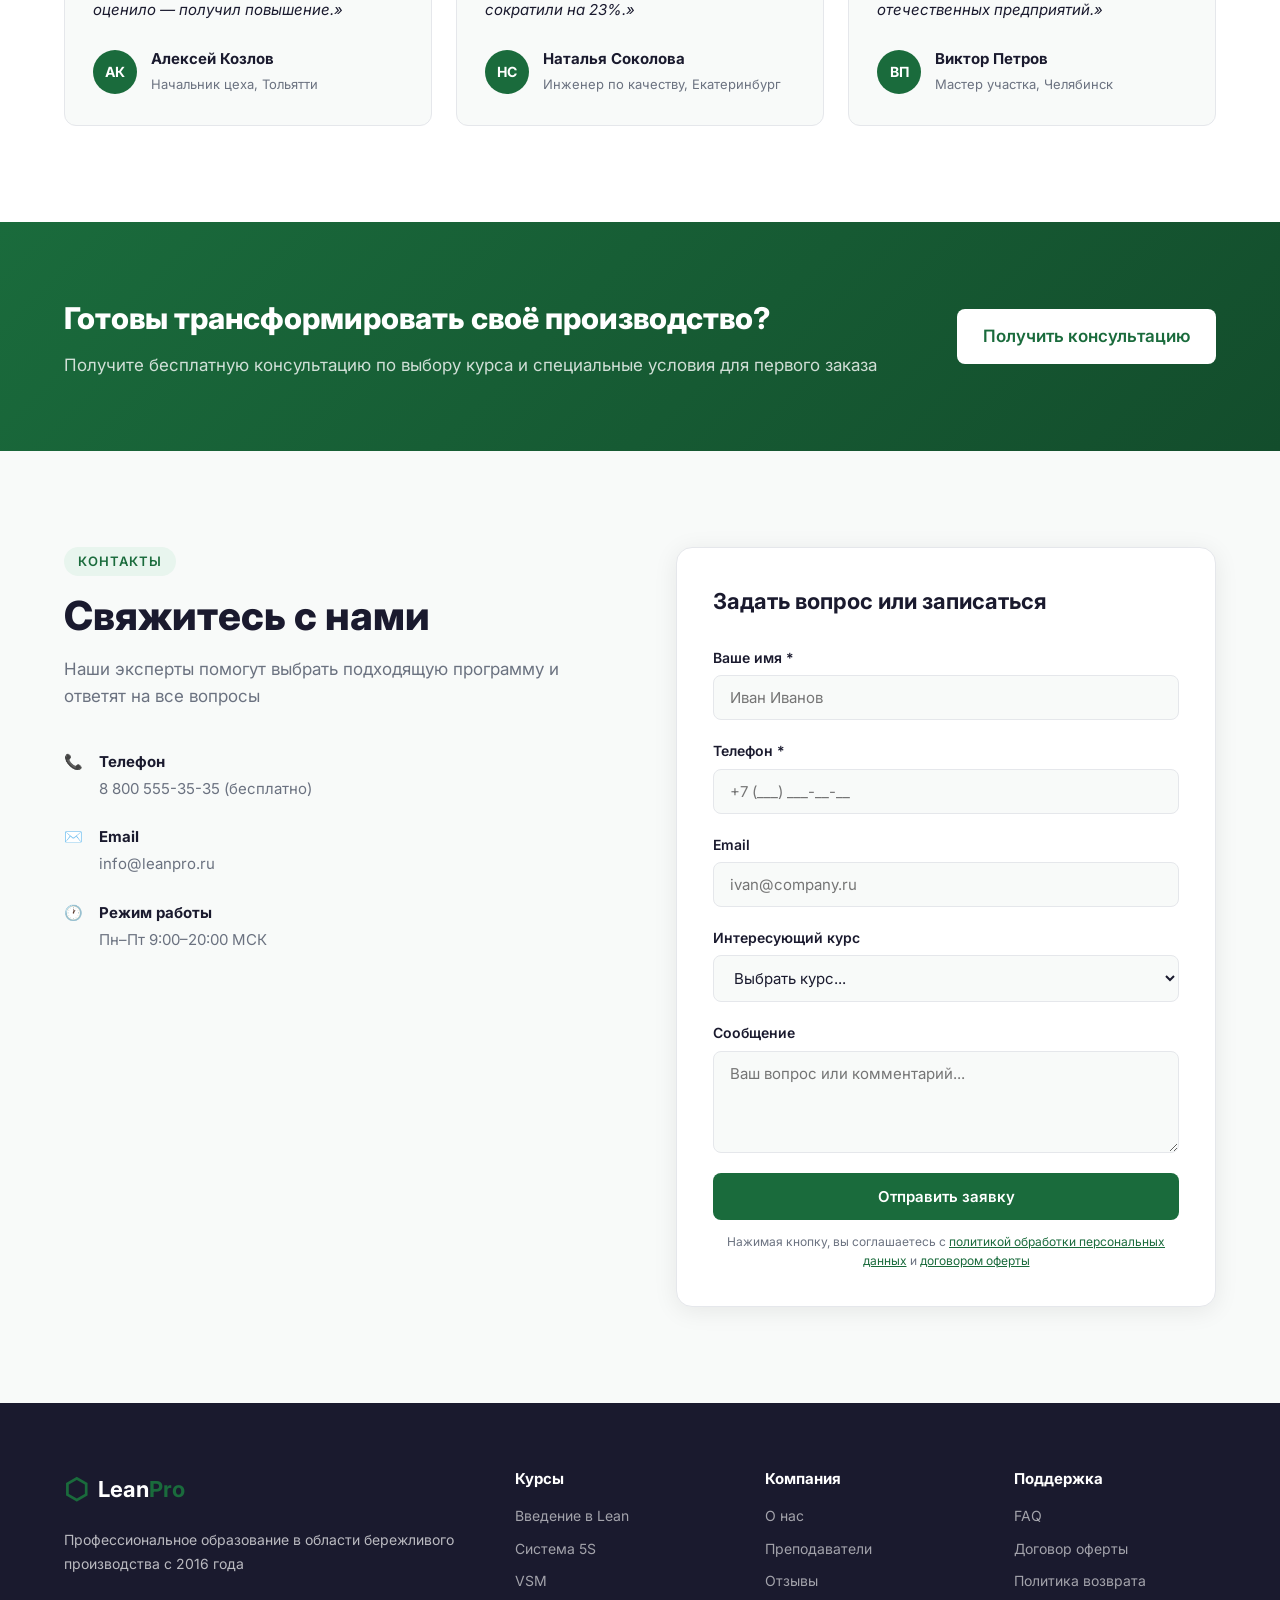
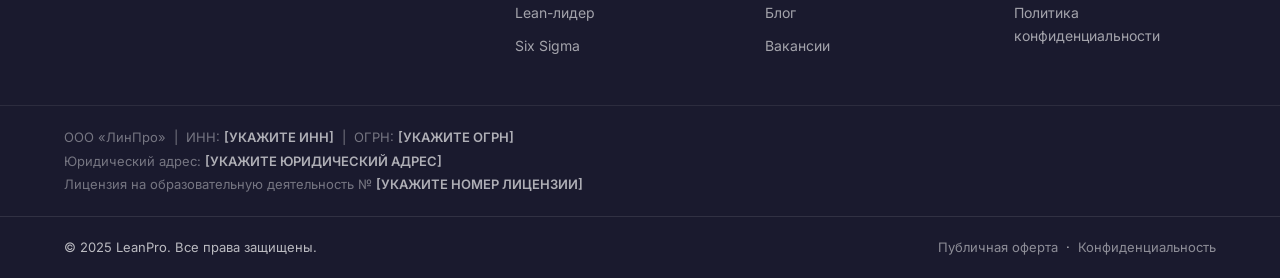
==== commit 60f77527: "Add quiz page, update index and styles Co-Authored-By: Claude Sonnet 4.6 <noreply@anthropic.com>" ====
--- a/index.html
+++ b/index.html
@@ -27,6 +27,7 @@
       <a href="#about" class="nav__link">О нас</a>
       <a href="#courses" class="nav__link">Курсы</a>
       <a href="lean-flow.html" class="nav__link nav__link--new">🌊 Lean Flow</a>
+      <a href="quiz.html" class="nav__link nav__link--quiz">🎯 Тест</a>
       <a href="#benefits" class="nav__link">Преимущества</a>
       <a href="#reviews" class="nav__link">Отзывы</a>
       <a href="#contact" class="nav__link">Контакты</a>
@@ -106,6 +107,36 @@
         <span class="tool-tag">Poka-Yoke</span>
         <span class="tool-tag">Six Sigma</span>
       </div>
+    </div>
+  </div>
+</section>
+
+<!-- ===================== QUIZ PROMO ===================== -->
+<section class="quiz-promo">
+  <div class="container quiz-promo__inner">
+    <div class="quiz-promo__characters">
+      <span class="qp-char qp-char--1">🫖</span>
+      <span class="qp-char qp-char--2">🤓</span>
+      <span class="qp-char qp-char--3">🔨</span>
+      <span class="qp-char qp-char--4">🥷</span>
+      <span class="qp-char qp-char--5">👑</span>
+    </div>
+    <div class="quiz-promo__content">
+      <p class="section__tag">Бесплатно</p>
+      <h2 class="quiz-promo__title">Какой ты Lean-специалист?</h2>
+      <p class="quiz-promo__sub">20 вопросов — теория и расчёты Takt time, Exit rate, балансировка линий. Узнай свой уровень и получи персональный план обучения.</p>
+      <div class="quiz-promo__levels">
+        <span>🫖 Чайник</span>
+        <span class="qp-arrow">→</span>
+        <span>🤓 Очкарик</span>
+        <span class="qp-arrow">→</span>
+        <span>🔨 Мастер</span>
+        <span class="qp-arrow">→</span>
+        <span>🥷 Ниндзя</span>
+        <span class="qp-arrow">→</span>
+        <span>👑 Сенсей</span>
+      </div>
+      <a href="quiz.html" class="btn btn--primary btn--lg quiz-promo__btn">Пройти тест бесплатно →</a>
     </div>
   </div>
 </section>
--- a/styles.css
+++ b/styles.css
@@ -327,6 +327,92 @@
   border: 1px solid rgba(26,107,60,0.2);
 }
 
+/* ====== QUIZ PROMO ====== */
+.quiz-promo {
+  background: linear-gradient(135deg, #1a1a2e 0%, #16213e 100%);
+  padding: 64px 0;
+  overflow: hidden;
+  position: relative;
+}
+.quiz-promo__inner {
+  display: flex;
+  align-items: center;
+  gap: 64px;
+}
+.quiz-promo__characters {
+  display: flex;
+  flex-direction: column;
+  gap: 4px;
+  flex-shrink: 0;
+}
+.qp-char {
+  font-size: 40px;
+  display: block;
+  line-height: 1.3;
+  transition: transform 0.3s;
+  opacity: 0.85;
+}
+.qp-char:hover { transform: scale(1.3) rotate(-5deg); opacity: 1; }
+.qp-char--1 { animation: floatChar 3s ease-in-out infinite 0s; }
+.qp-char--2 { animation: floatChar 3s ease-in-out infinite 0.4s; }
+.qp-char--3 { animation: floatChar 3s ease-in-out infinite 0.8s; }
+.qp-char--4 { animation: floatChar 3s ease-in-out infinite 1.2s; }
+.qp-char--5 { animation: floatChar 3s ease-in-out infinite 1.6s; }
+@keyframes floatChar {
+  0%, 100% { transform: translateY(0); }
+  50% { transform: translateY(-6px); }
+}
+.quiz-promo__content { flex: 1; }
+.quiz-promo__title {
+  font-size: clamp(26px, 4vw, 40px);
+  font-weight: 800;
+  color: #fff;
+  line-height: 1.2;
+  margin-bottom: 14px;
+}
+.quiz-promo__sub {
+  font-size: 17px;
+  color: rgba(255,255,255,0.72);
+  line-height: 1.7;
+  margin-bottom: 24px;
+  max-width: 540px;
+}
+.quiz-promo__levels {
+  display: flex;
+  align-items: center;
+  flex-wrap: wrap;
+  gap: 8px;
+  margin-bottom: 32px;
+}
+.quiz-promo__levels span {
+  font-size: 14px;
+  font-weight: 600;
+  color: rgba(255,255,255,0.85);
+}
+.qp-arrow {
+  color: var(--accent);
+  font-size: 18px;
+  font-weight: 700;
+}
+.quiz-promo__btn {
+  background: var(--accent);
+  color: #1a1a2e;
+  border-color: var(--accent);
+  font-size: 17px;
+}
+.quiz-promo__btn:hover {
+  background: #e09510;
+  border-color: #e09510;
+  transform: translateY(-2px);
+  box-shadow: 0 8px 24px rgba(245,166,35,0.4);
+}
+
+@media (max-width: 760px) {
+  .quiz-promo__inner { flex-direction: column; gap: 32px; }
+  .quiz-promo__characters { flex-direction: row; justify-content: center; }
+  .qp-char { font-size: 32px; }
+}
+
 /* ====== COURSES ====== */
 .courses { background: var(--bg-alt); }
 .courses__tabs {
@@ -464,6 +550,18 @@
 @keyframes gamePulse {
   0%,100% { box-shadow: 0 0 0 0 rgba(26,107,60,0.4); }
   50% { box-shadow: 0 0 0 8px rgba(26,107,60,0); }
+}
+
+/* Nav quiz link */
+.nav__link--quiz {
+  background: linear-gradient(135deg, #f59e0b, #f5a623);
+  color: #fff !important;
+  border-radius: 8px;
+  padding: 6px 14px !important;
+}
+.nav__link--quiz:hover {
+  background: linear-gradient(135deg, #d97706, #f59e0b) !important;
+  color: #fff !important;
 }
 
 /* Nav link highlight for new section */
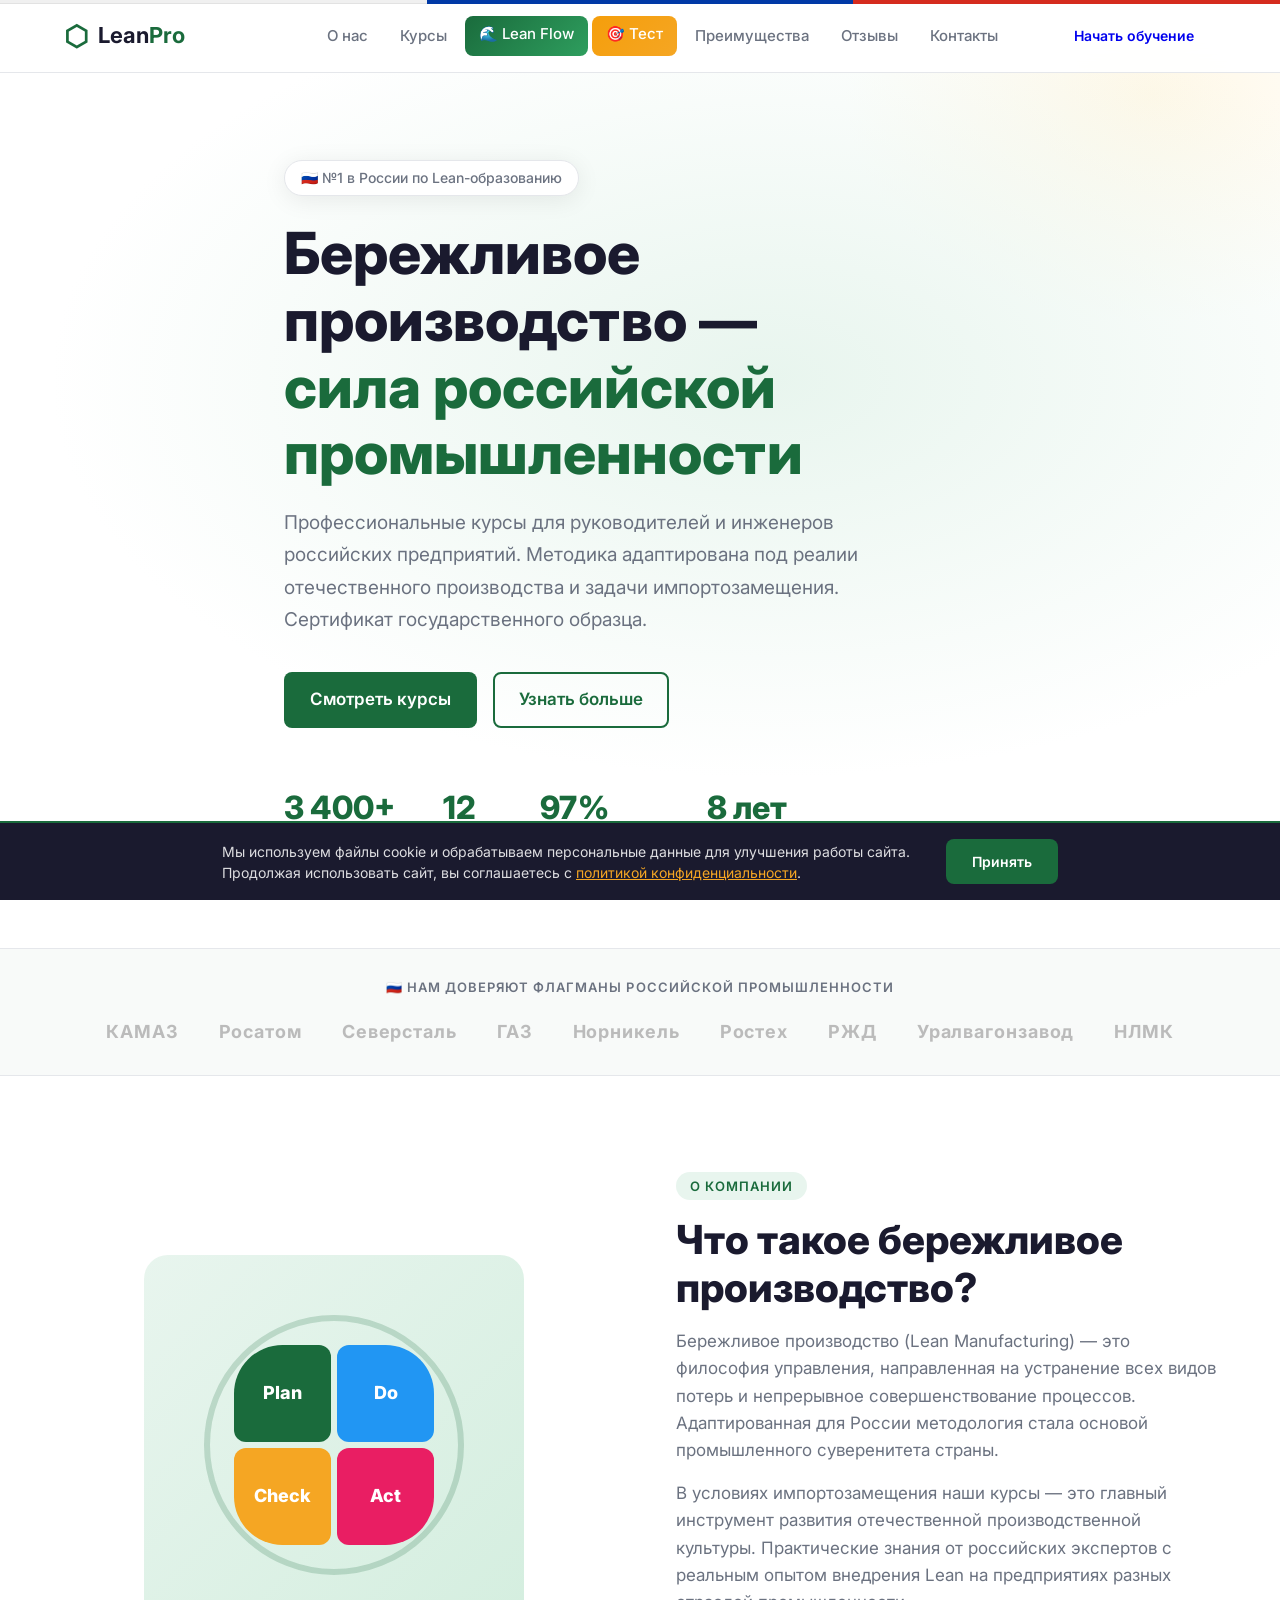
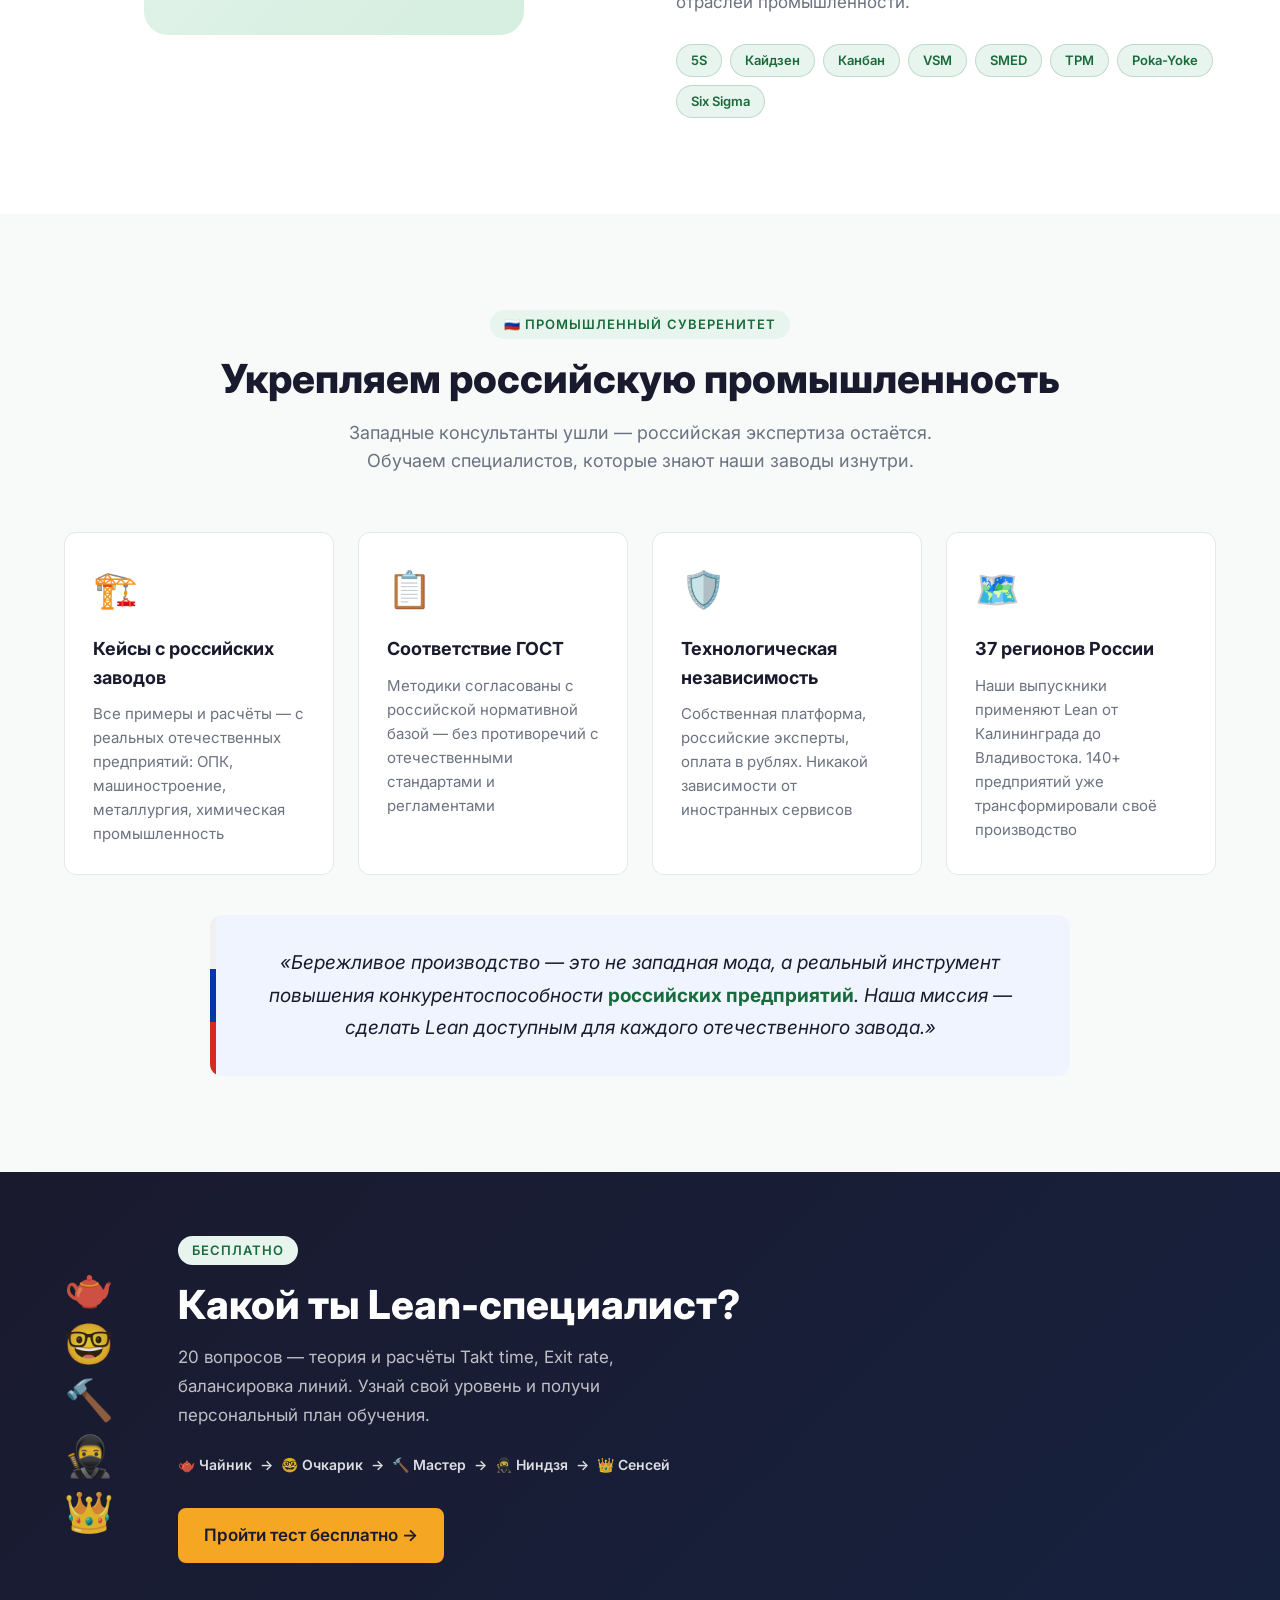
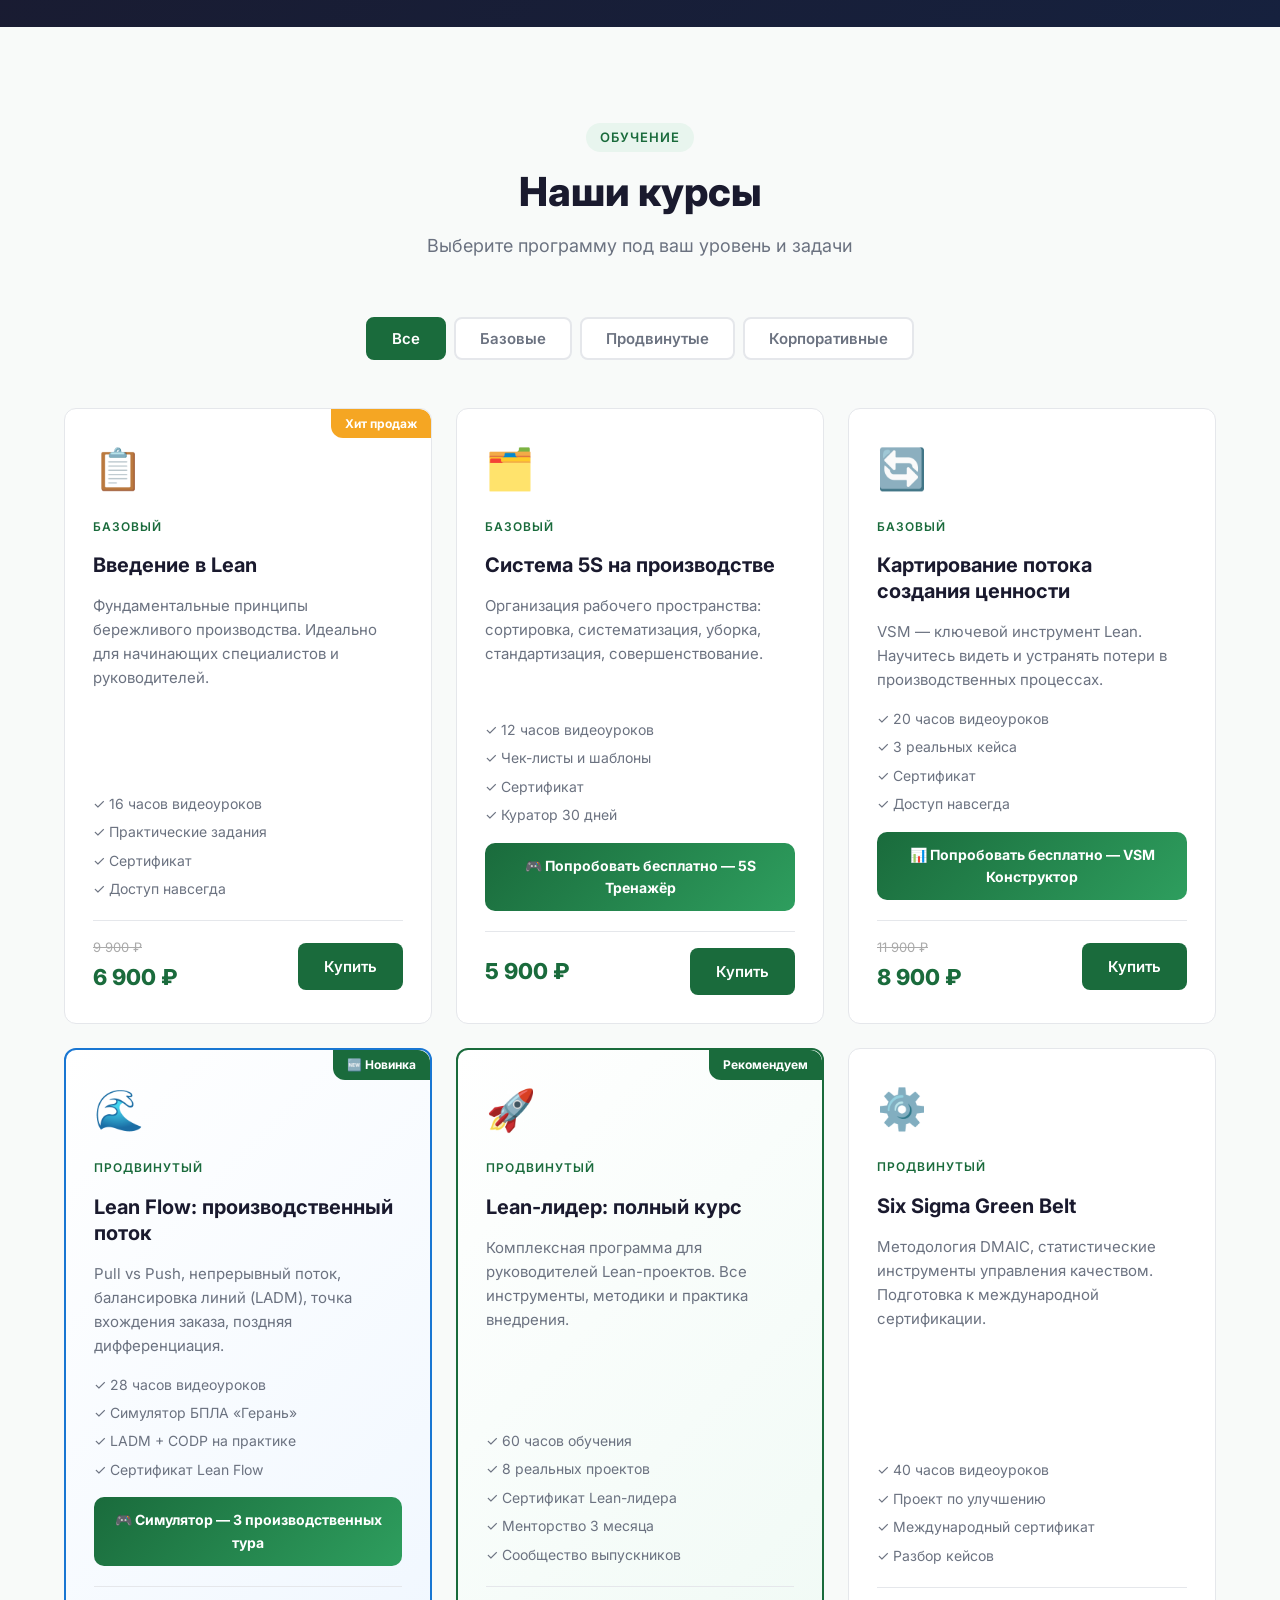
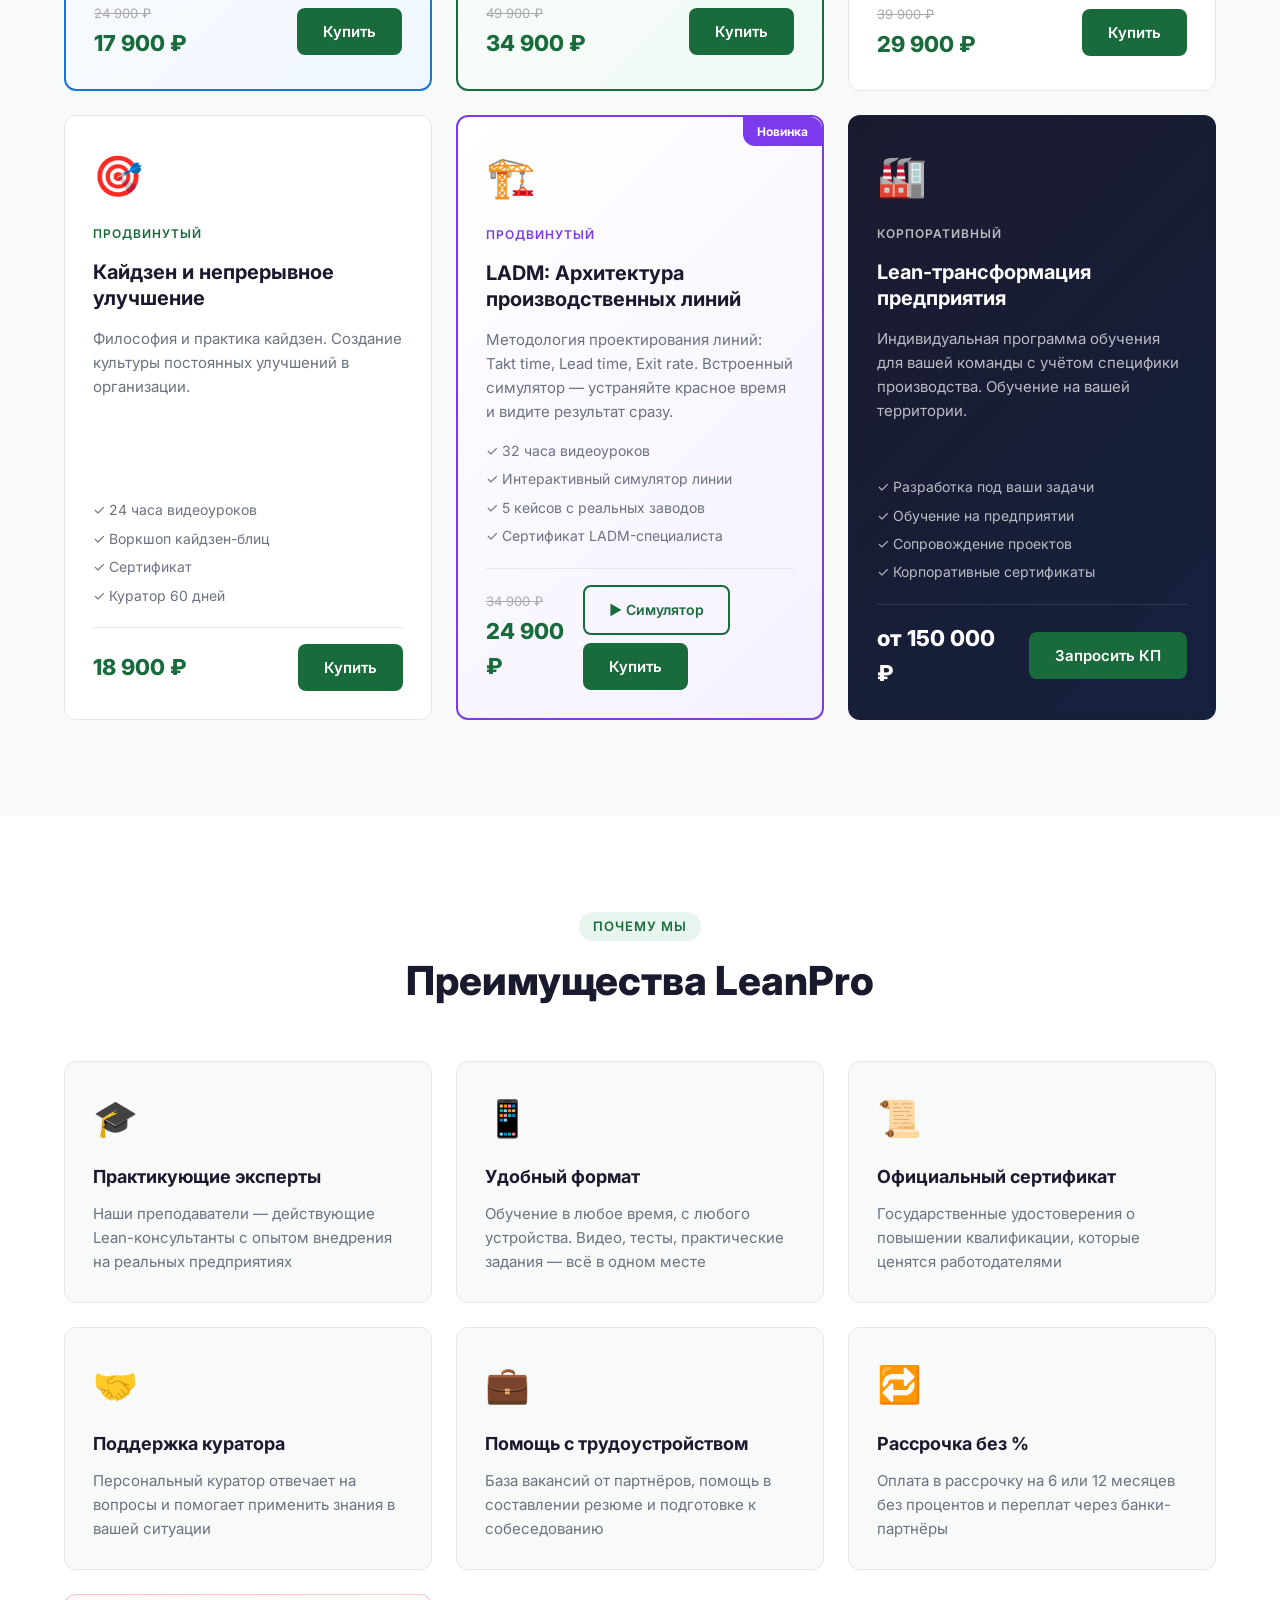
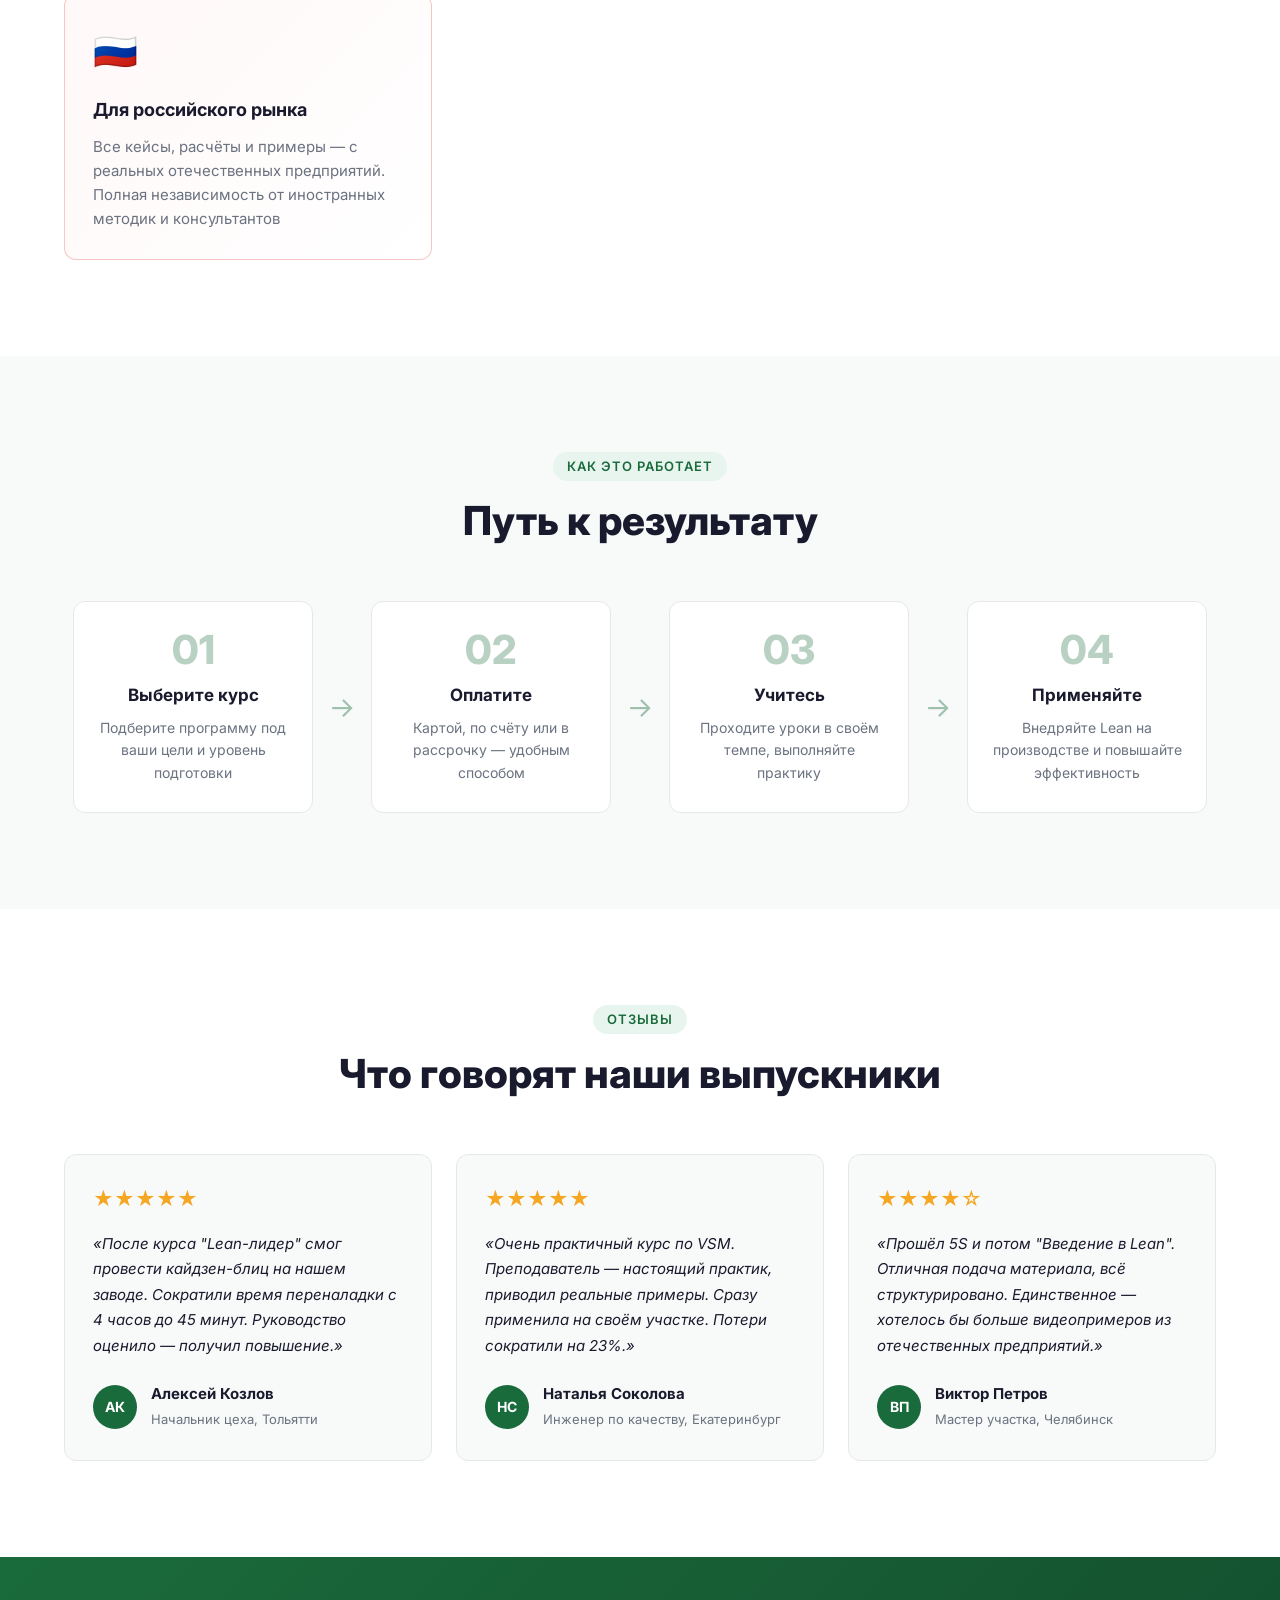
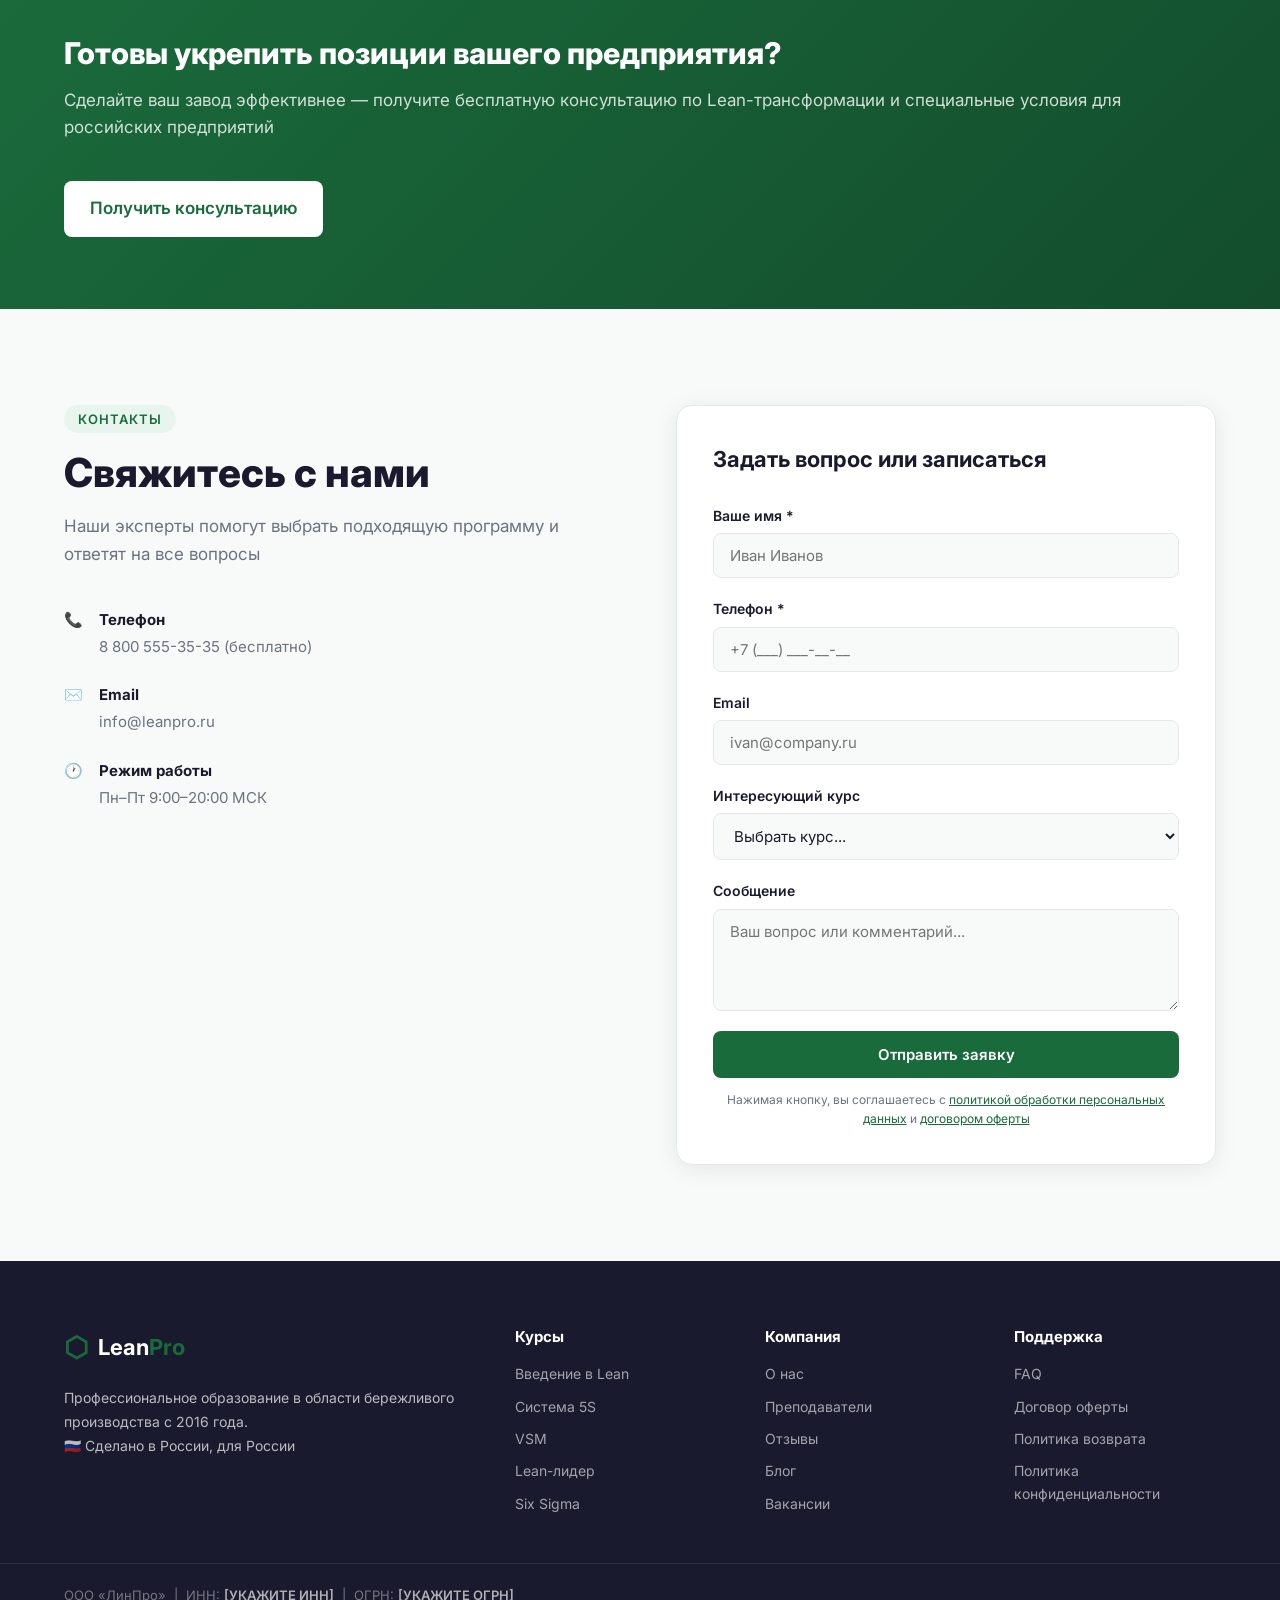
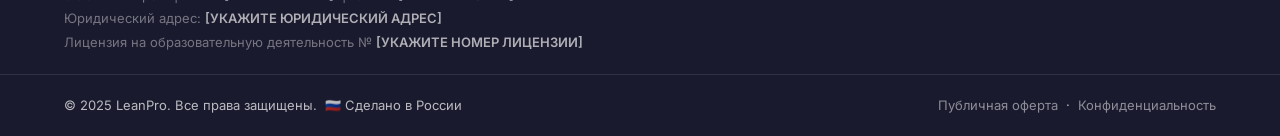
==== commit 1de49bca: "Add patriotic theme: tricolor stripe, Russia section, import substitution messaging Co-Authored-By: " ====
--- a/index.html
+++ b/index.html
@@ -39,12 +39,15 @@
   </div>
 </header>
 
+<!-- ===================== RUSSIA TOPBAR ===================== -->
+<div class="russia-topbar"><span></span><span></span><span></span></div>
+
 <!-- ===================== HERO ===================== -->
 <section class="hero">
   <div class="container hero__inner">
-    <div class="hero__badge">🏆 №1 в России по Lean-образованию</div>
-    <h1 class="hero__title">Бережливое производство —<br/><span class="accent">ваш путь к эффективности</span></h1>
-    <p class="hero__sub">Профессиональные курсы для руководителей, инженеров и специалистов по улучшению процессов. Сертификат государственного образца.</p>
+    <div class="hero__badge">🇷🇺 №1 в России по Lean-образованию</div>
+    <h1 class="hero__title">Бережливое производство —<br/><span class="accent">сила российской промышленности</span></h1>
+    <p class="hero__sub">Профессиональные курсы для руководителей и инженеров российских предприятий. Методика адаптирована под реалии отечественного производства и задачи импортозамещения. Сертификат государственного образца.</p>
     <div class="hero__actions">
       <a href="#courses" class="btn btn--primary btn--lg">Смотреть курсы</a>
       <a href="#about" class="btn btn--ghost btn--lg">Узнать больше</a>
@@ -62,14 +65,17 @@
 <!-- ===================== LOGOS ===================== -->
 <section class="partners">
   <div class="container">
-    <p class="partners__label">Нам доверяют лидеры промышленности</p>
+    <p class="partners__label">🇷🇺 Нам доверяют флагманы российской промышленности</p>
     <div class="partners__list">
       <span class="partner">КАМАЗ</span>
       <span class="partner">Росатом</span>
-      <span class="partner">Сбербанк</span>
       <span class="partner">Северсталь</span>
       <span class="partner">ГАЗ</span>
       <span class="partner">Норникель</span>
+      <span class="partner">Ростех</span>
+      <span class="partner">РЖД</span>
+      <span class="partner">Уралвагонзавод</span>
+      <span class="partner">НЛМК</span>
     </div>
   </div>
 </section>
@@ -95,8 +101,8 @@
     <div class="about__content">
       <p class="section__tag">О компании</p>
       <h2 class="section__title">Что такое бережливое производство?</h2>
-      <p class="about__text">Бережливое производство (Lean Manufacturing) — это философия управления, направленная на устранение всех видов потерь и непрерывное совершенствование процессов. Метод разработан Toyota и сегодня применяется в компаниях по всему миру.</p>
-      <p class="about__text">Наши курсы — это практические знания от экспертов-практиков с реальным опытом внедрения Lean на российских и международных предприятиях.</p>
+      <p class="about__text">Бережливое производство (Lean Manufacturing) — это философия управления, направленная на устранение всех видов потерь и непрерывное совершенствование процессов. Адаптированная для России методология стала основой промышленного суверенитета страны.</p>
+      <p class="about__text">В условиях импортозамещения наши курсы — это главный инструмент развития отечественной производственной культуры. Практические знания от российских экспертов с реальным опытом внедрения Lean на предприятиях разных отраслей промышленности.</p>
       <div class="about__tools">
         <span class="tool-tag">5S</span>
         <span class="tool-tag">Кайдзен</span>
@@ -107,6 +113,44 @@
         <span class="tool-tag">Poka-Yoke</span>
         <span class="tool-tag">Six Sigma</span>
       </div>
+    </div>
+  </div>
+</section>
+
+<!-- ===================== FOR RUSSIA ===================== -->
+<section class="for-russia section">
+  <div class="container">
+    <div class="section__head">
+      <p class="section__tag">🇷🇺 Промышленный суверенитет</p>
+      <h2 class="section__title">Укрепляем российскую промышленность</h2>
+      <p class="section__sub">Западные консультанты ушли — российская экспертиза остаётся. Обучаем специалистов, которые знают наши заводы изнутри.</p>
+    </div>
+    <div class="for-russia__grid">
+      <div class="for-russia__card">
+        <div class="for-russia__icon">🏗️</div>
+        <h3>Кейсы с российских заводов</h3>
+        <p>Все примеры и расчёты — с реальных отечественных предприятий: ОПК, машиностроение, металлургия, химическая промышленность</p>
+      </div>
+      <div class="for-russia__card">
+        <div class="for-russia__icon">📋</div>
+        <h3>Соответствие ГОСТ</h3>
+        <p>Методики согласованы с российской нормативной базой — без противоречий с отечественными стандартами и регламентами</p>
+      </div>
+      <div class="for-russia__card">
+        <div class="for-russia__icon">🛡️</div>
+        <h3>Технологическая независимость</h3>
+        <p>Собственная платформа, российские эксперты, оплата в рублях. Никакой зависимости от иностранных сервисов</p>
+      </div>
+      <div class="for-russia__card">
+        <div class="for-russia__icon">🗺️</div>
+        <h3>37 регионов России</h3>
+        <p>Наши выпускники применяют Lean от Калининграда до Владивостока. 140+ предприятий уже трансформировали своё производство</p>
+      </div>
+    </div>
+    <div class="for-russia__quote-wrap">
+      <blockquote class="for-russia__quote">
+        «Бережливое производство — это не западная мода, а реальный инструмент повышения конкурентоспособности <strong>российских предприятий</strong>. Наша миссия — сделать Lean доступным для каждого отечественного завода.»
+      </blockquote>
     </div>
   </div>
 </section>
@@ -393,6 +437,11 @@
         <h3>Рассрочка без %</h3>
         <p>Оплата в рассрочку на 6 или 12 месяцев без процентов и переплат через банки-партнёры</p>
       </div>
+      <div class="benefit-card benefit-card--russia">
+        <div class="benefit-card__icon">🇷🇺</div>
+        <h3>Для российского рынка</h3>
+        <p>Все кейсы, расчёты и примеры — с реальных отечественных предприятий. Полная независимость от иностранных методик и консультантов</p>
+      </div>
     </div>
   </div>
 </section>
@@ -489,8 +538,8 @@
 <section class="cta-banner">
   <div class="container cta-banner__inner">
     <div class="cta-banner__content">
-      <h2>Готовы трансформировать своё производство?</h2>
-      <p>Получите бесплатную консультацию по выбору курса и специальные условия для первого заказа</p>
+      <h2>Готовы укрепить позиции вашего предприятия?</h2>
+      <p>Сделайте ваш завод эффективнее — получите бесплатную консультацию по Lean-трансформации и специальные условия для российских предприятий</p>
     </div>
     <a href="#contact" class="btn btn--white btn--lg">Получить консультацию</a>
   </div>
@@ -573,7 +622,7 @@
         <span class="logo__icon">⬡</span>
         <span class="logo__text">Lean<strong>Pro</strong></span>
       </a>
-      <p>Профессиональное образование в области бережливого производства с 2016 года</p>
+      <p>Профессиональное образование в области бережливого производства с 2016 года.<br>🇷🇺 Сделано в России, для России</p>
     </div>
     <div class="footer__col">
       <strong>Курсы</strong>
@@ -608,7 +657,7 @@
   </div>
   <div class="footer__bottom">
     <div class="container">
-      <span>© 2025 LeanPro. Все права защищены.</span>
+      <span>© 2025 LeanPro. Все права защищены. &nbsp;🇷🇺 Сделано в России</span>
       <span><a href="offer.html" style="color:rgba(255,255,255,0.5);text-decoration:none;">Публичная оферта</a> &nbsp;·&nbsp; <a href="privacy.html" style="color:rgba(255,255,255,0.5);text-decoration:none;">Конфиденциальность</a></span>
     </div>
   </div>
--- a/styles.css
+++ b/styles.css
@@ -895,3 +895,77 @@
   .footer__bottom .container { flex-direction: column; text-align: center; }
   .process__step { min-width: 100%; max-width: 100%; }
 }
+
+/* ====== RUSSIA TOPBAR (триколор) ====== */
+.russia-topbar {
+  position: fixed;
+  top: 0; left: 0; right: 0;
+  height: 4px;
+  display: flex;
+  z-index: 1100;
+  pointer-events: none;
+}
+.russia-topbar span { flex: 1; }
+.russia-topbar span:nth-child(1) { background: #f0f0f0; box-shadow: inset 0 -1px 0 rgba(0,0,0,0.06); }
+.russia-topbar span:nth-child(2) { background: #0039A6; }
+.russia-topbar span:nth-child(3) { background: #D52B1E; }
+
+/* ====== FOR RUSSIA SECTION ====== */
+.for-russia { background: var(--bg-alt); }
+.for-russia__grid {
+  display: grid;
+  grid-template-columns: repeat(auto-fill, minmax(260px, 1fr));
+  gap: 24px;
+  margin-bottom: 40px;
+}
+.for-russia__card {
+  background: #fff;
+  border: 1px solid var(--border);
+  border-radius: var(--radius);
+  padding: 28px;
+  transition: all var(--transition);
+}
+.for-russia__card:hover {
+  transform: translateY(-2px);
+  box-shadow: var(--shadow);
+  border-color: #0039A6;
+}
+.for-russia__icon { font-size: 36px; margin-bottom: 16px; }
+.for-russia__card h3 { font-size: 18px; font-weight: 700; margin-bottom: 10px; }
+.for-russia__card p { color: var(--text-muted); font-size: 15px; line-height: 1.6; }
+
+.for-russia__quote-wrap {
+  background: #f0f4ff;
+  border-radius: var(--radius);
+  padding: 32px 40px;
+  position: relative;
+  overflow: hidden;
+  max-width: 860px;
+  margin: 0 auto;
+}
+.for-russia__quote-wrap::before {
+  content: '';
+  position: absolute;
+  left: 0; top: 0; bottom: 0;
+  width: 6px;
+  background: linear-gradient(to bottom,
+    #f0f0f0 0% 33.33%,
+    #0039A6 33.33% 66.66%,
+    #D52B1E 66.66% 100%
+  );
+}
+.for-russia__quote {
+  font-size: 19px;
+  font-style: italic;
+  color: var(--text);
+  line-height: 1.7;
+  text-align: center;
+}
+.for-russia__quote strong { color: var(--primary); font-style: normal; }
+
+/* ====== PATRIOTIC BENEFIT CARD ====== */
+.benefit-card--russia {
+  border-color: rgba(213,43,30,0.25);
+  background: linear-gradient(135deg, #fff8f8 0%, #fff 100%);
+}
+.benefit-card--russia:hover { border-color: #D52B1E; box-shadow: var(--shadow); }
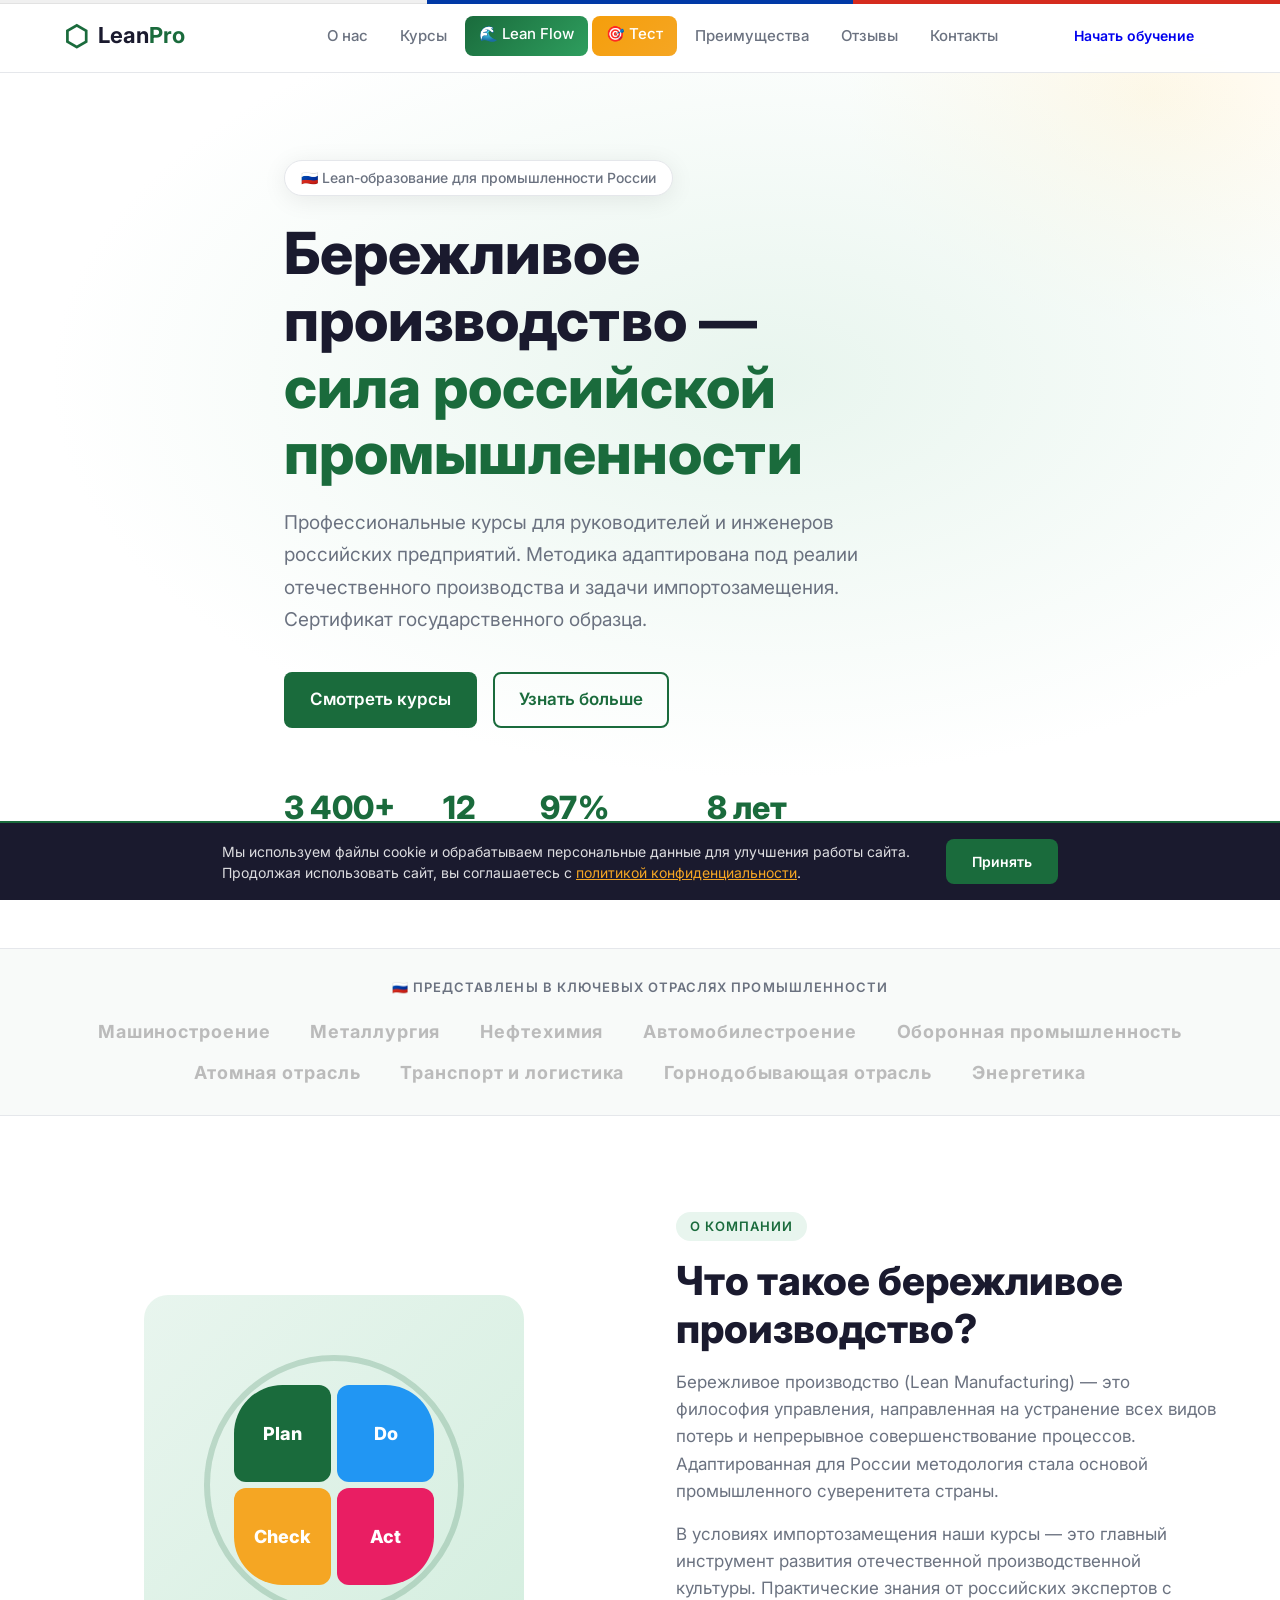
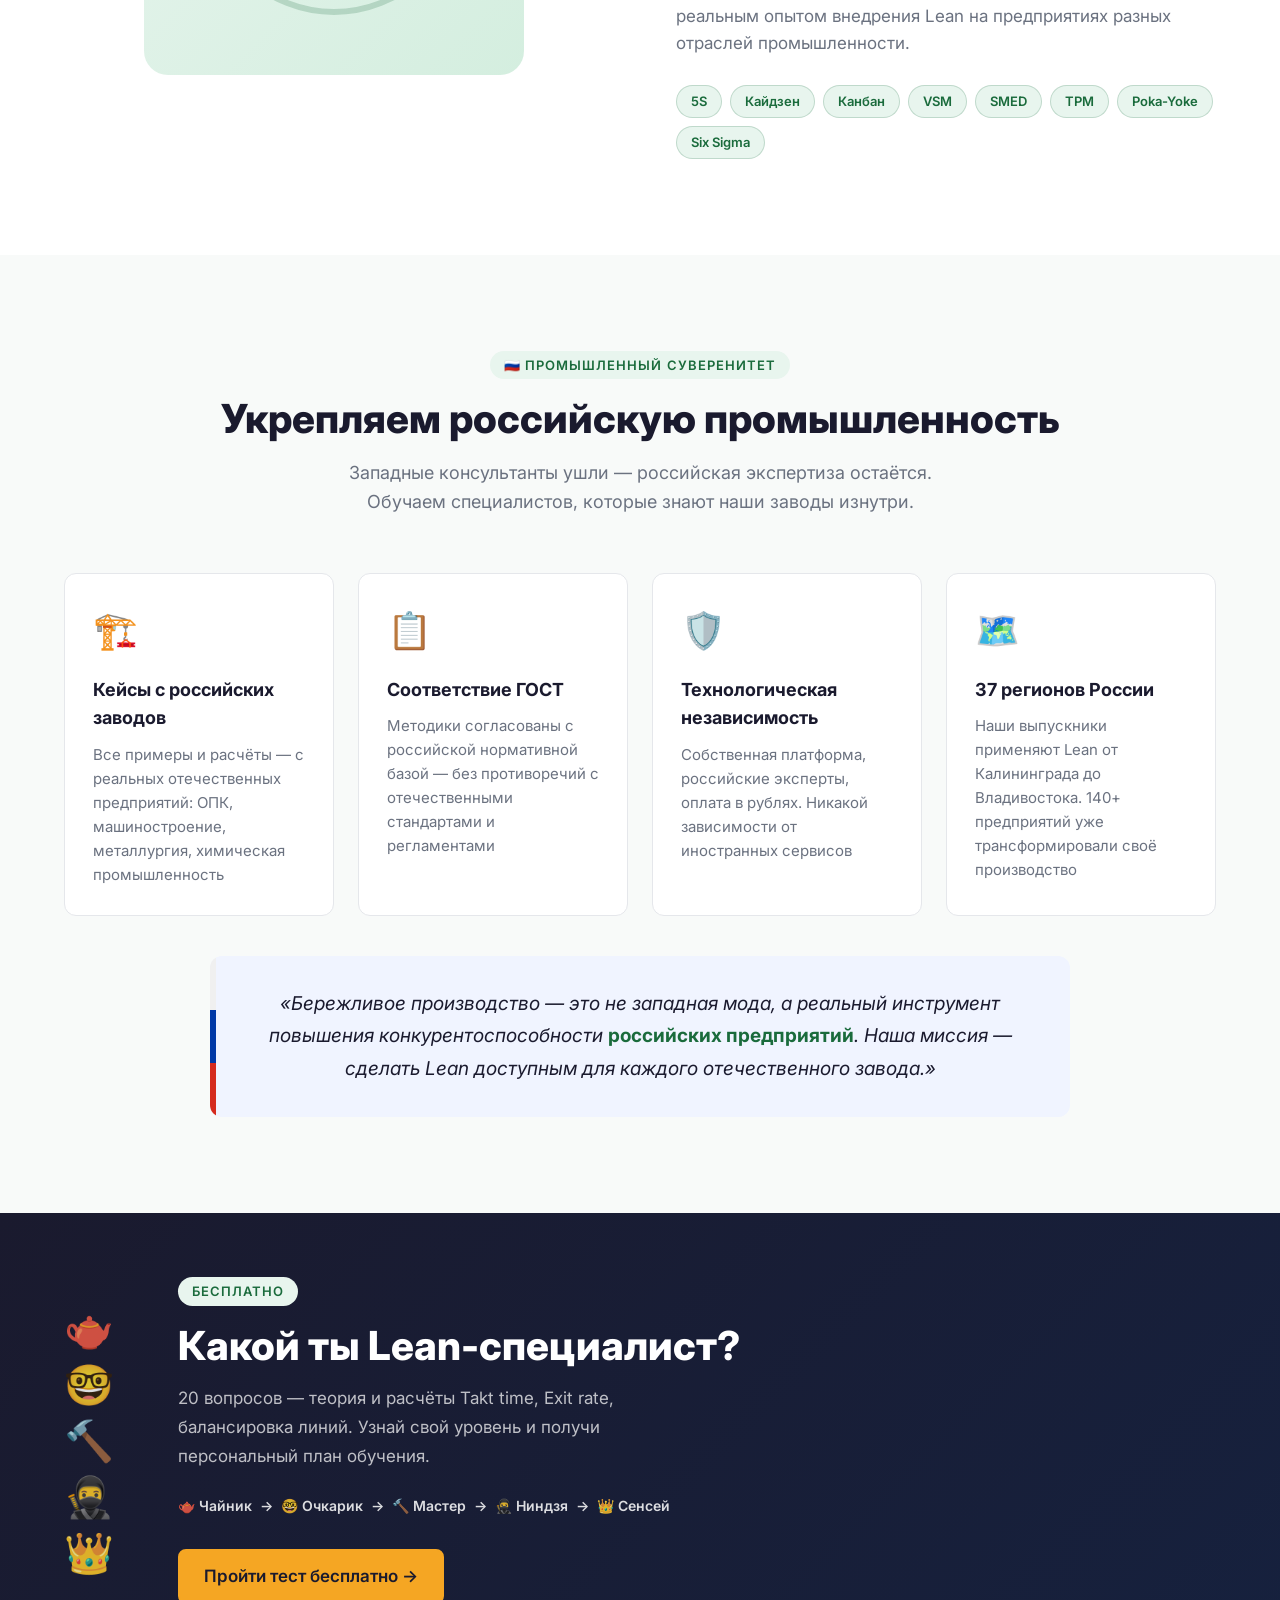
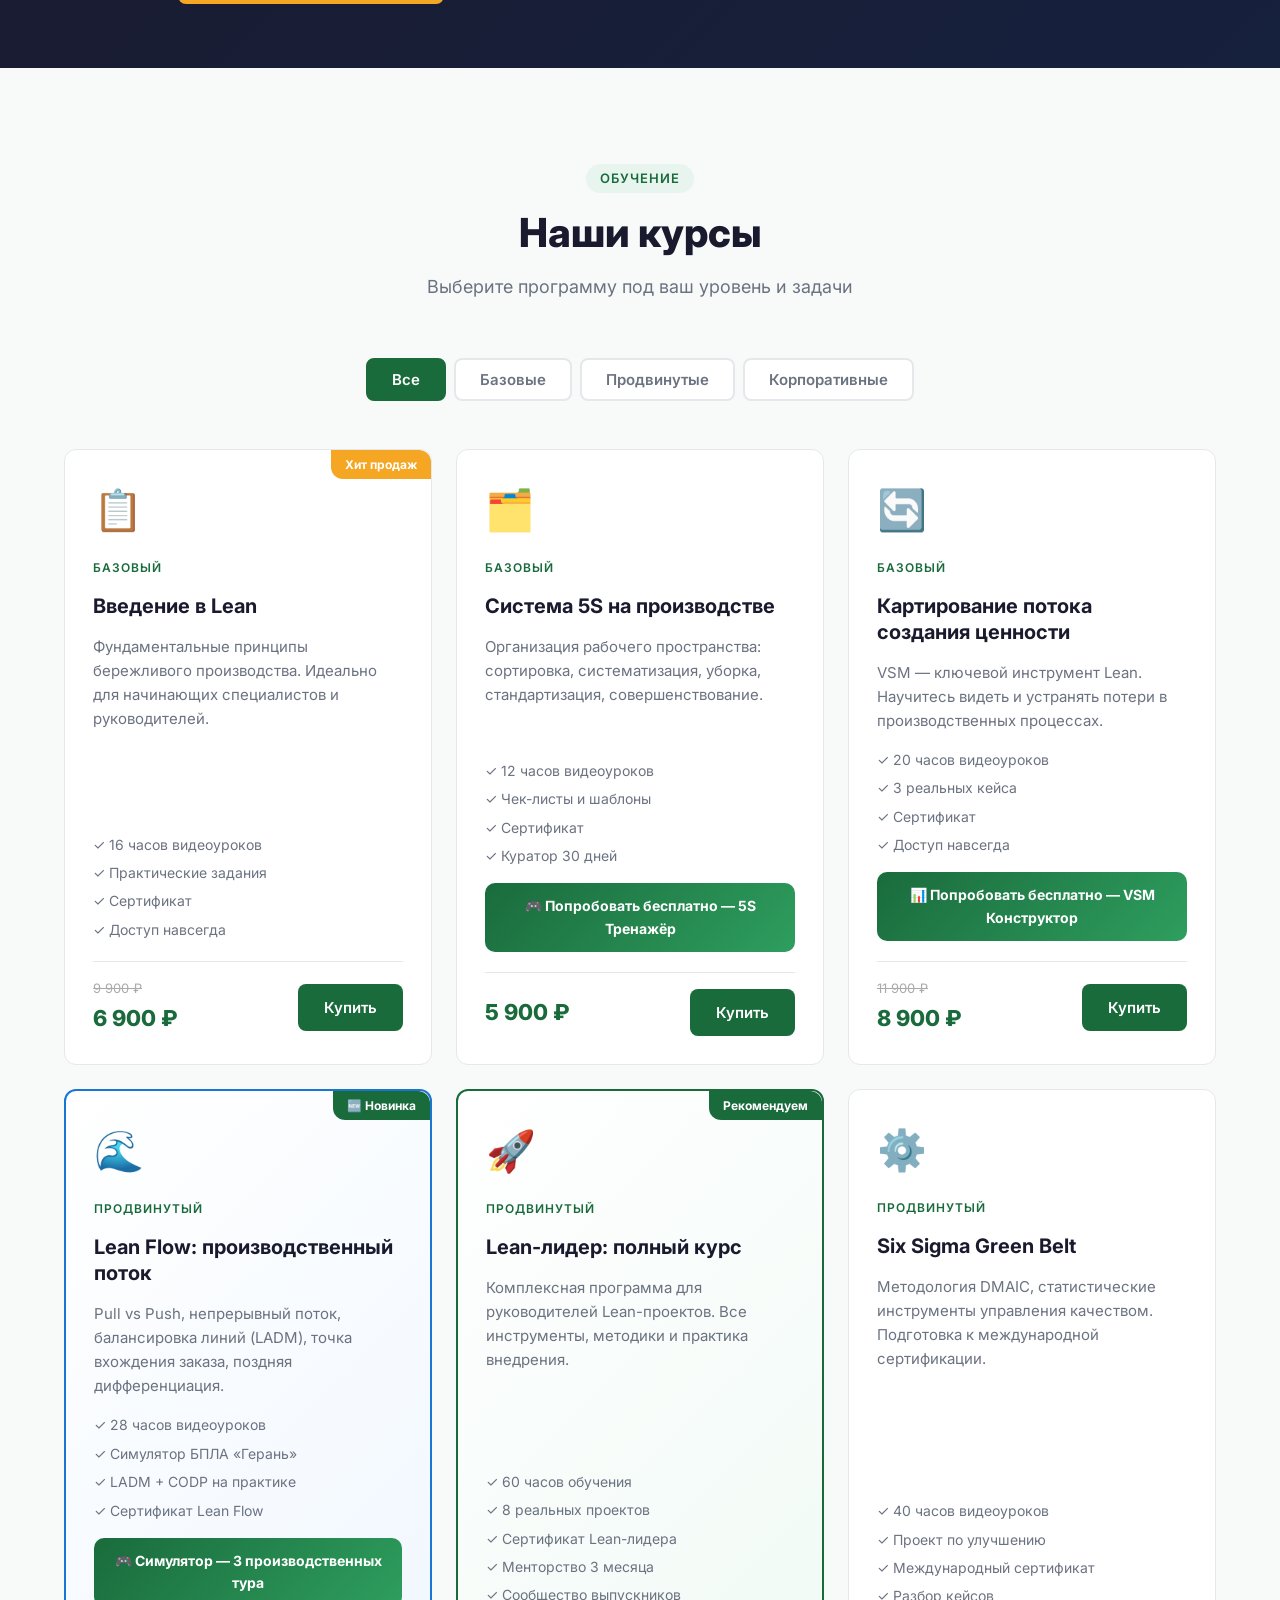
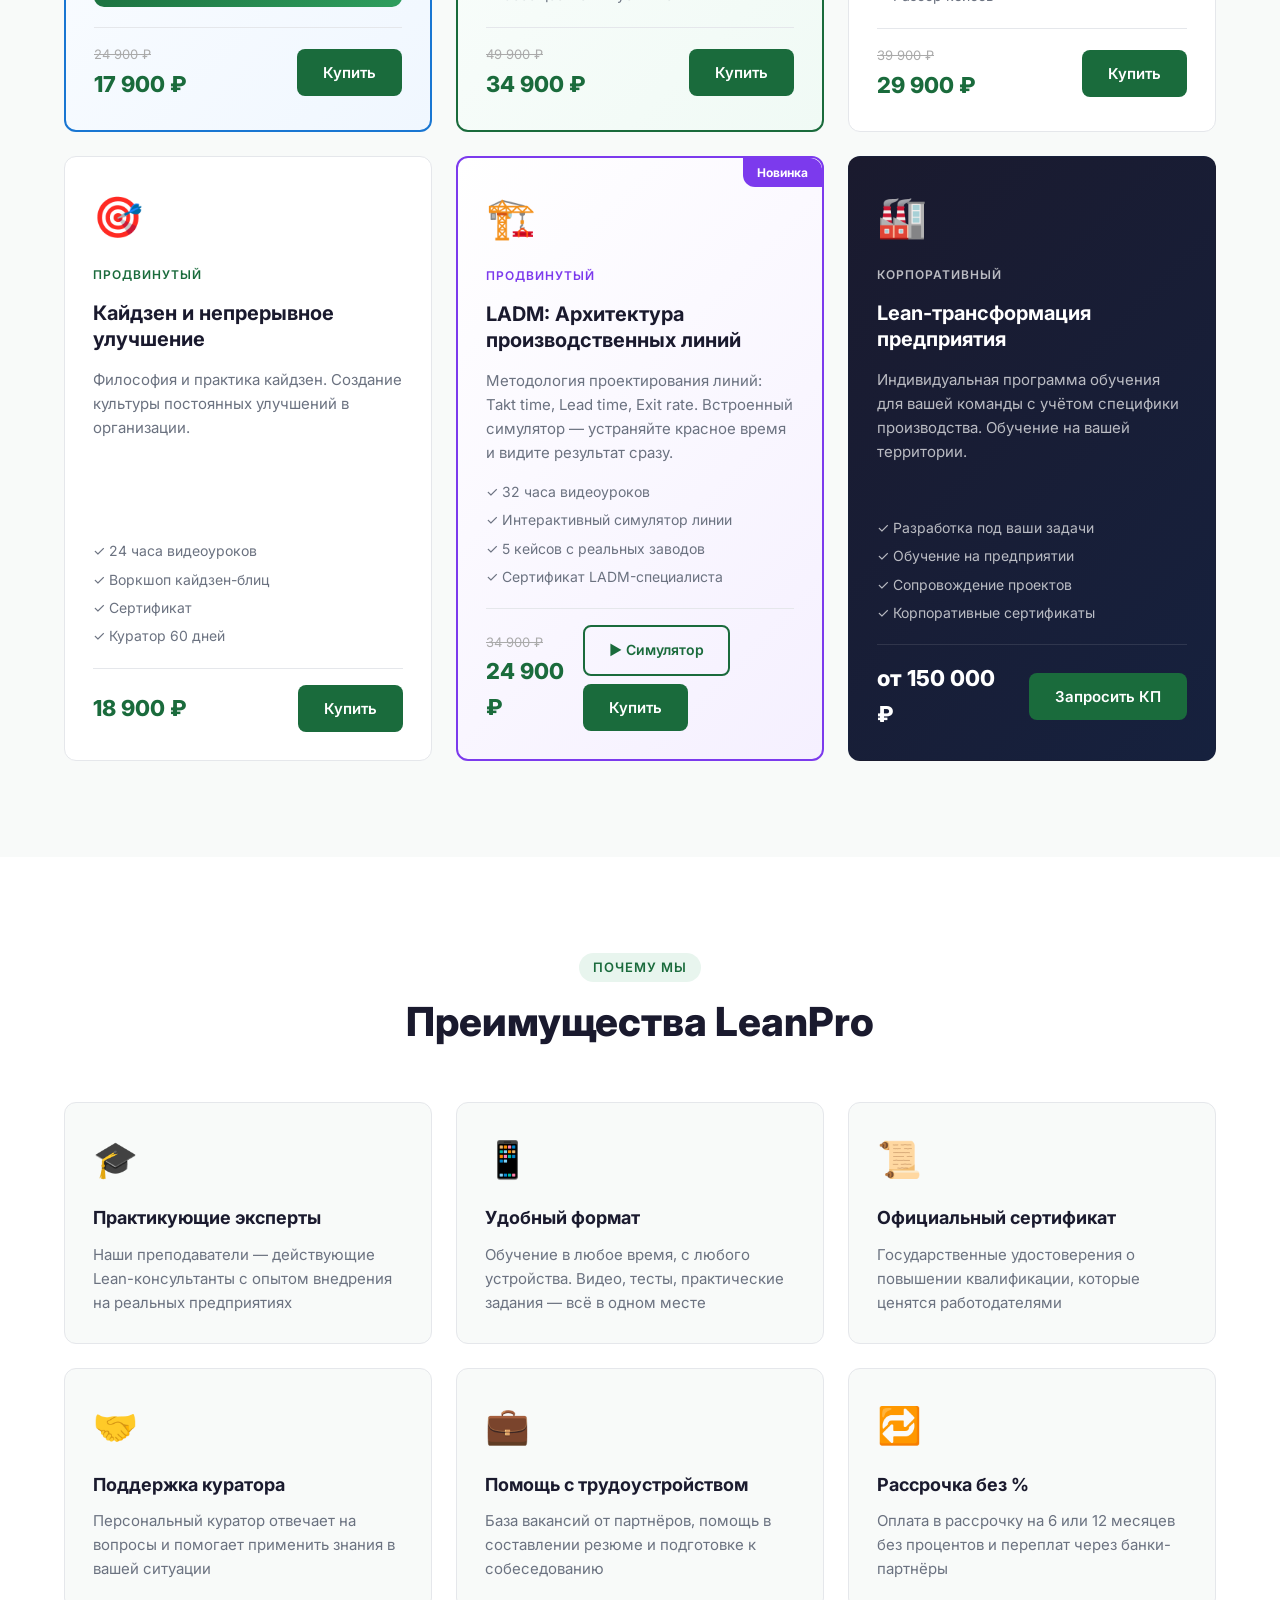
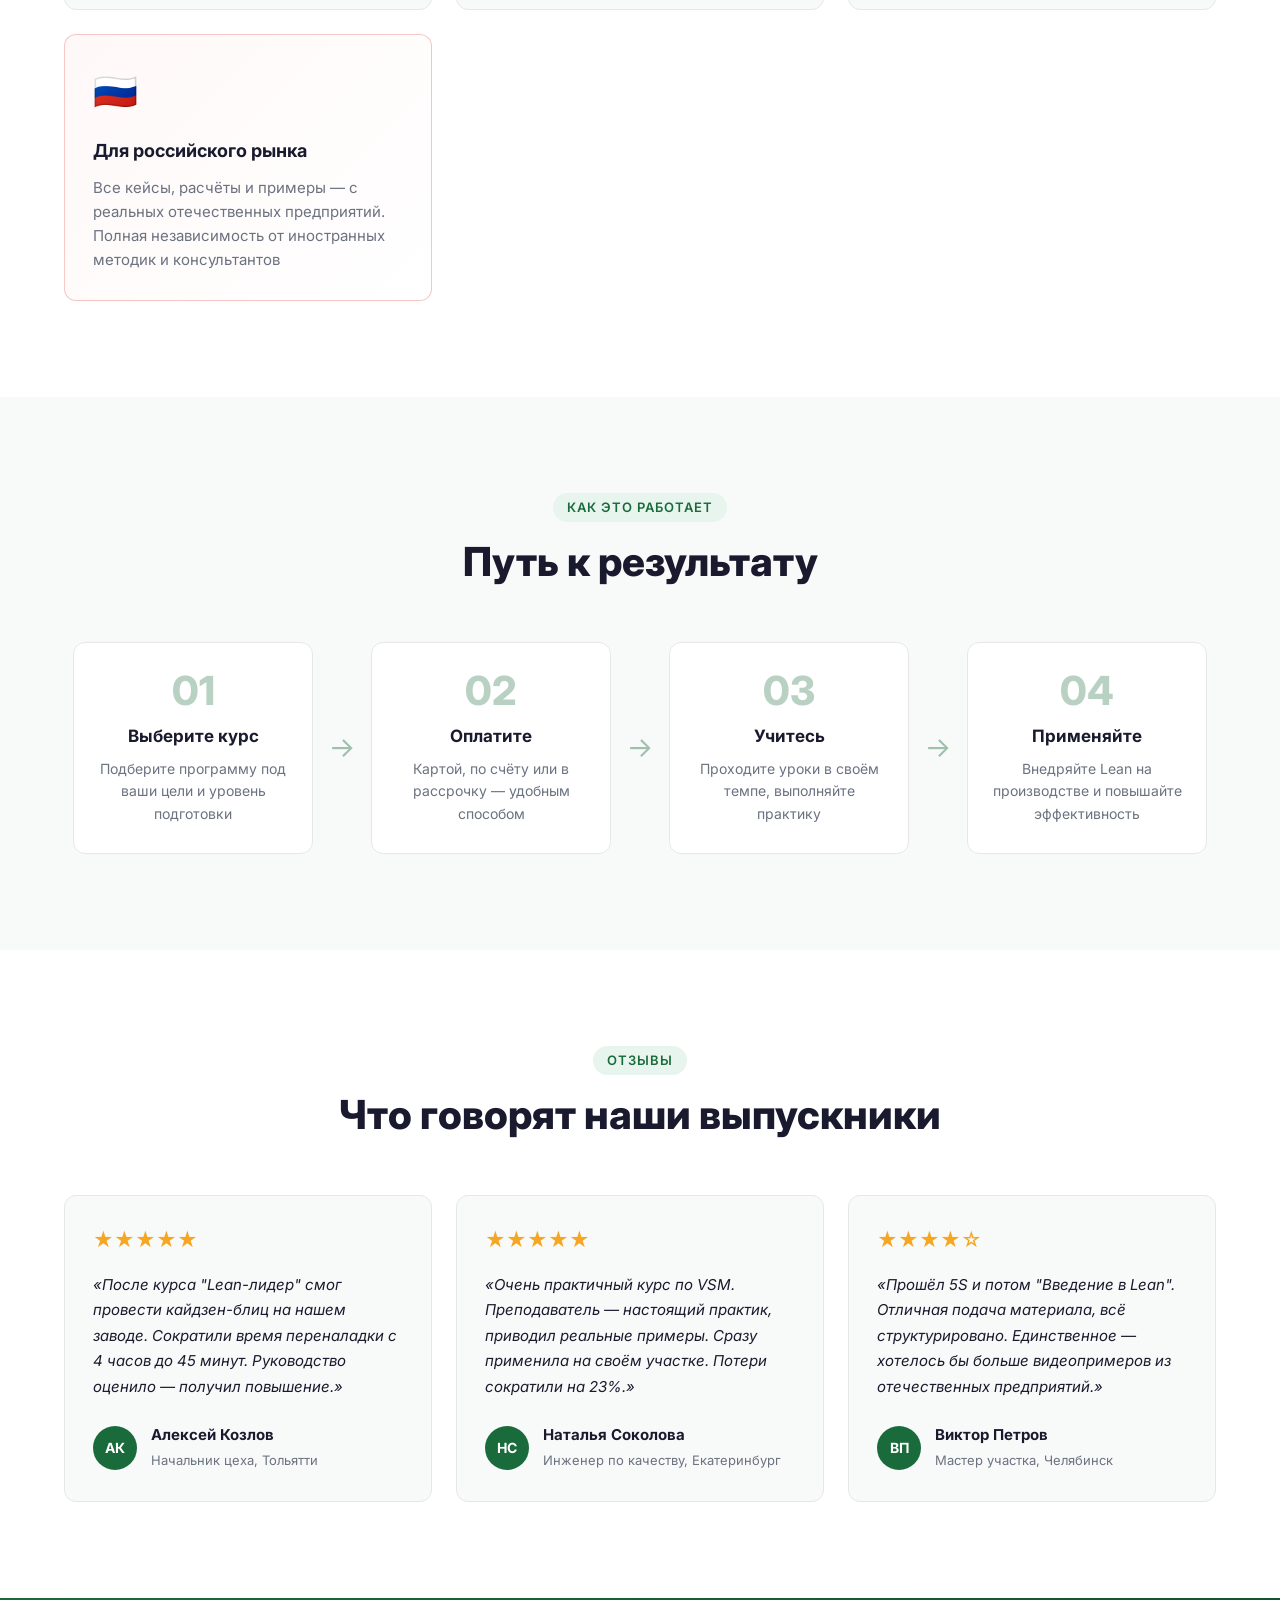
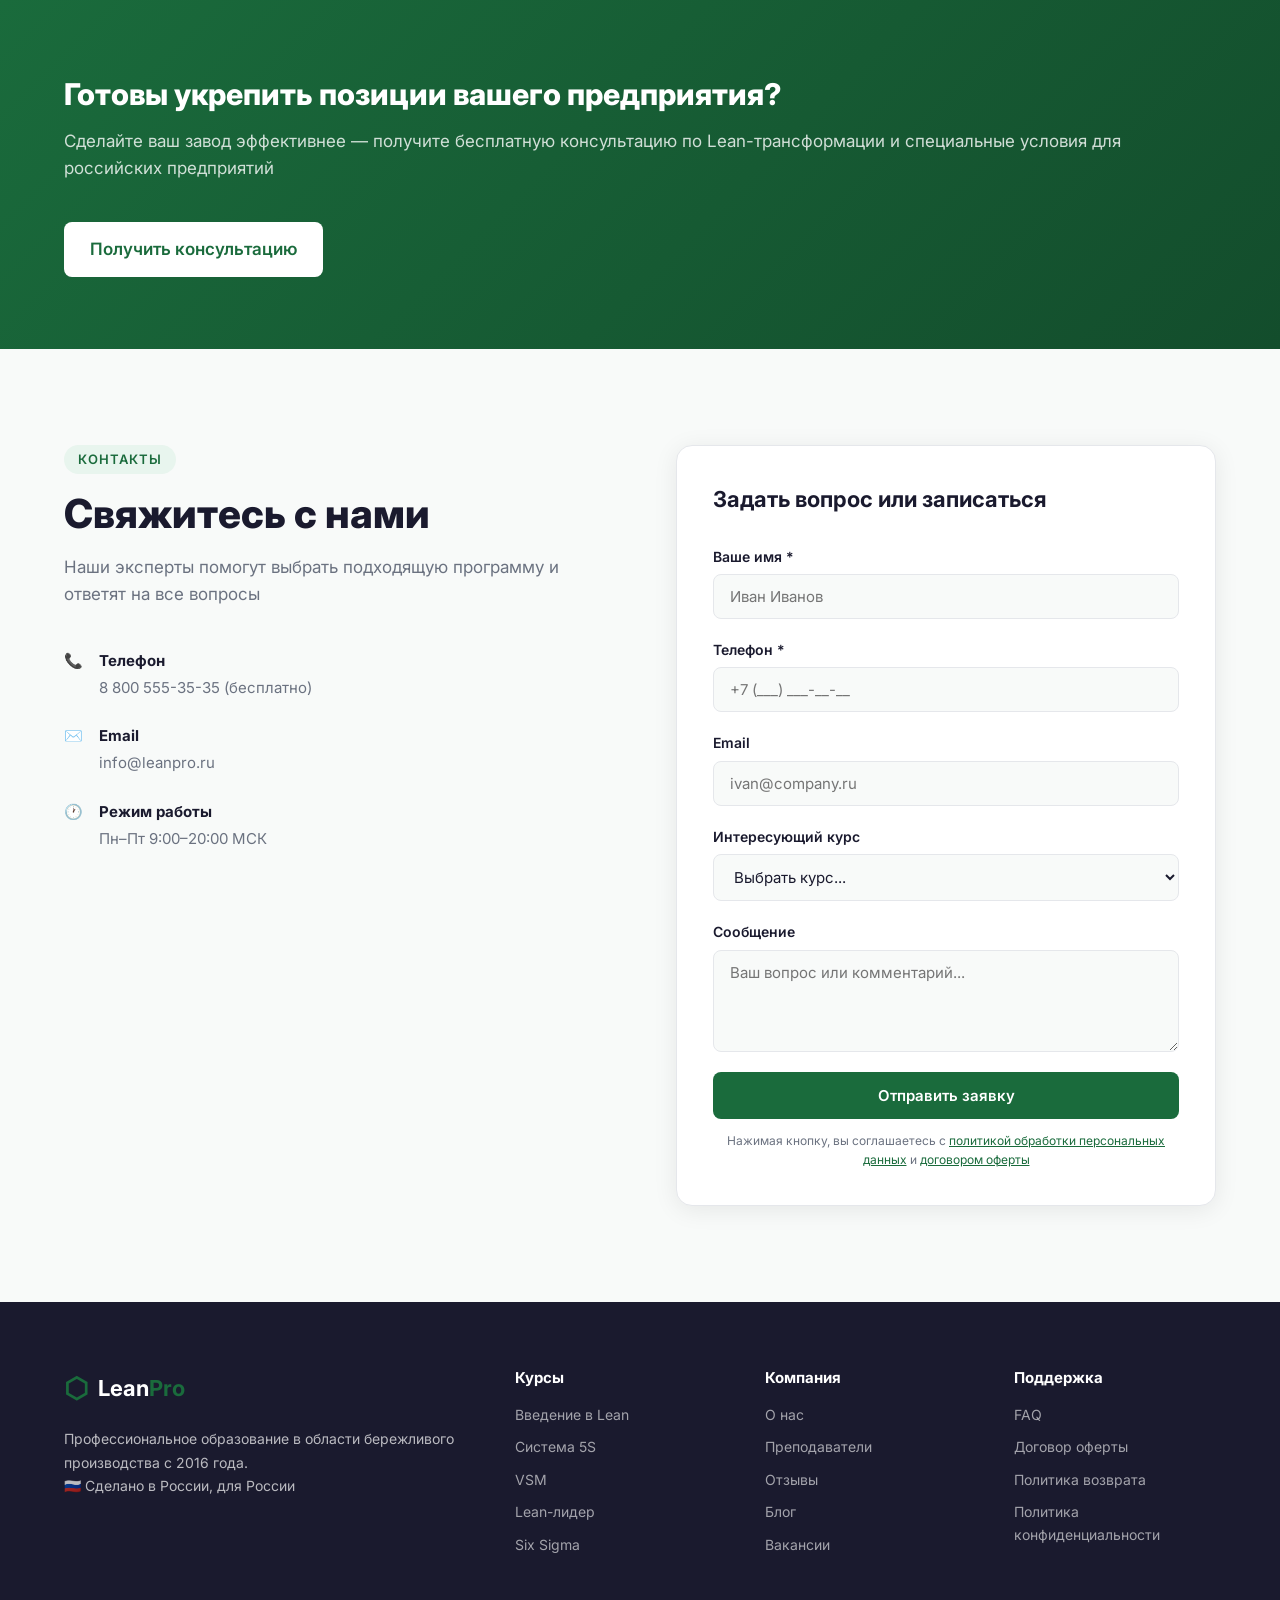
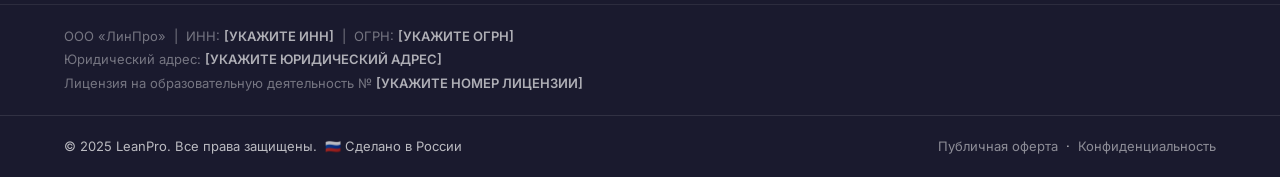
==== commit eee8fd2b: "Remove legally risky content: drop #1 claim and real company names Replace "№1 в России" badge with " ====
--- a/index.html
+++ b/index.html
@@ -45,7 +45,7 @@
 <!-- ===================== HERO ===================== -->
 <section class="hero">
   <div class="container hero__inner">
-    <div class="hero__badge">🇷🇺 №1 в России по Lean-образованию</div>
+    <div class="hero__badge">🇷🇺 Lean-образование для промышленности России</div>
     <h1 class="hero__title">Бережливое производство —<br/><span class="accent">сила российской промышленности</span></h1>
     <p class="hero__sub">Профессиональные курсы для руководителей и инженеров российских предприятий. Методика адаптирована под реалии отечественного производства и задачи импортозамещения. Сертификат государственного образца.</p>
     <div class="hero__actions">
@@ -65,17 +65,17 @@
 <!-- ===================== LOGOS ===================== -->
 <section class="partners">
   <div class="container">
-    <p class="partners__label">🇷🇺 Нам доверяют флагманы российской промышленности</p>
+    <p class="partners__label">🇷🇺 Представлены в ключевых отраслях промышленности</p>
     <div class="partners__list">
-      <span class="partner">КАМАЗ</span>
-      <span class="partner">Росатом</span>
-      <span class="partner">Северсталь</span>
-      <span class="partner">ГАЗ</span>
-      <span class="partner">Норникель</span>
-      <span class="partner">Ростех</span>
-      <span class="partner">РЖД</span>
-      <span class="partner">Уралвагонзавод</span>
-      <span class="partner">НЛМК</span>
+      <span class="partner">Машиностроение</span>
+      <span class="partner">Металлургия</span>
+      <span class="partner">Нефтехимия</span>
+      <span class="partner">Автомобилестроение</span>
+      <span class="partner">Оборонная промышленность</span>
+      <span class="partner">Атомная отрасль</span>
+      <span class="partner">Транспорт и логистика</span>
+      <span class="partner">Горнодобывающая отрасль</span>
+      <span class="partner">Энергетика</span>
     </div>
   </div>
 </section>
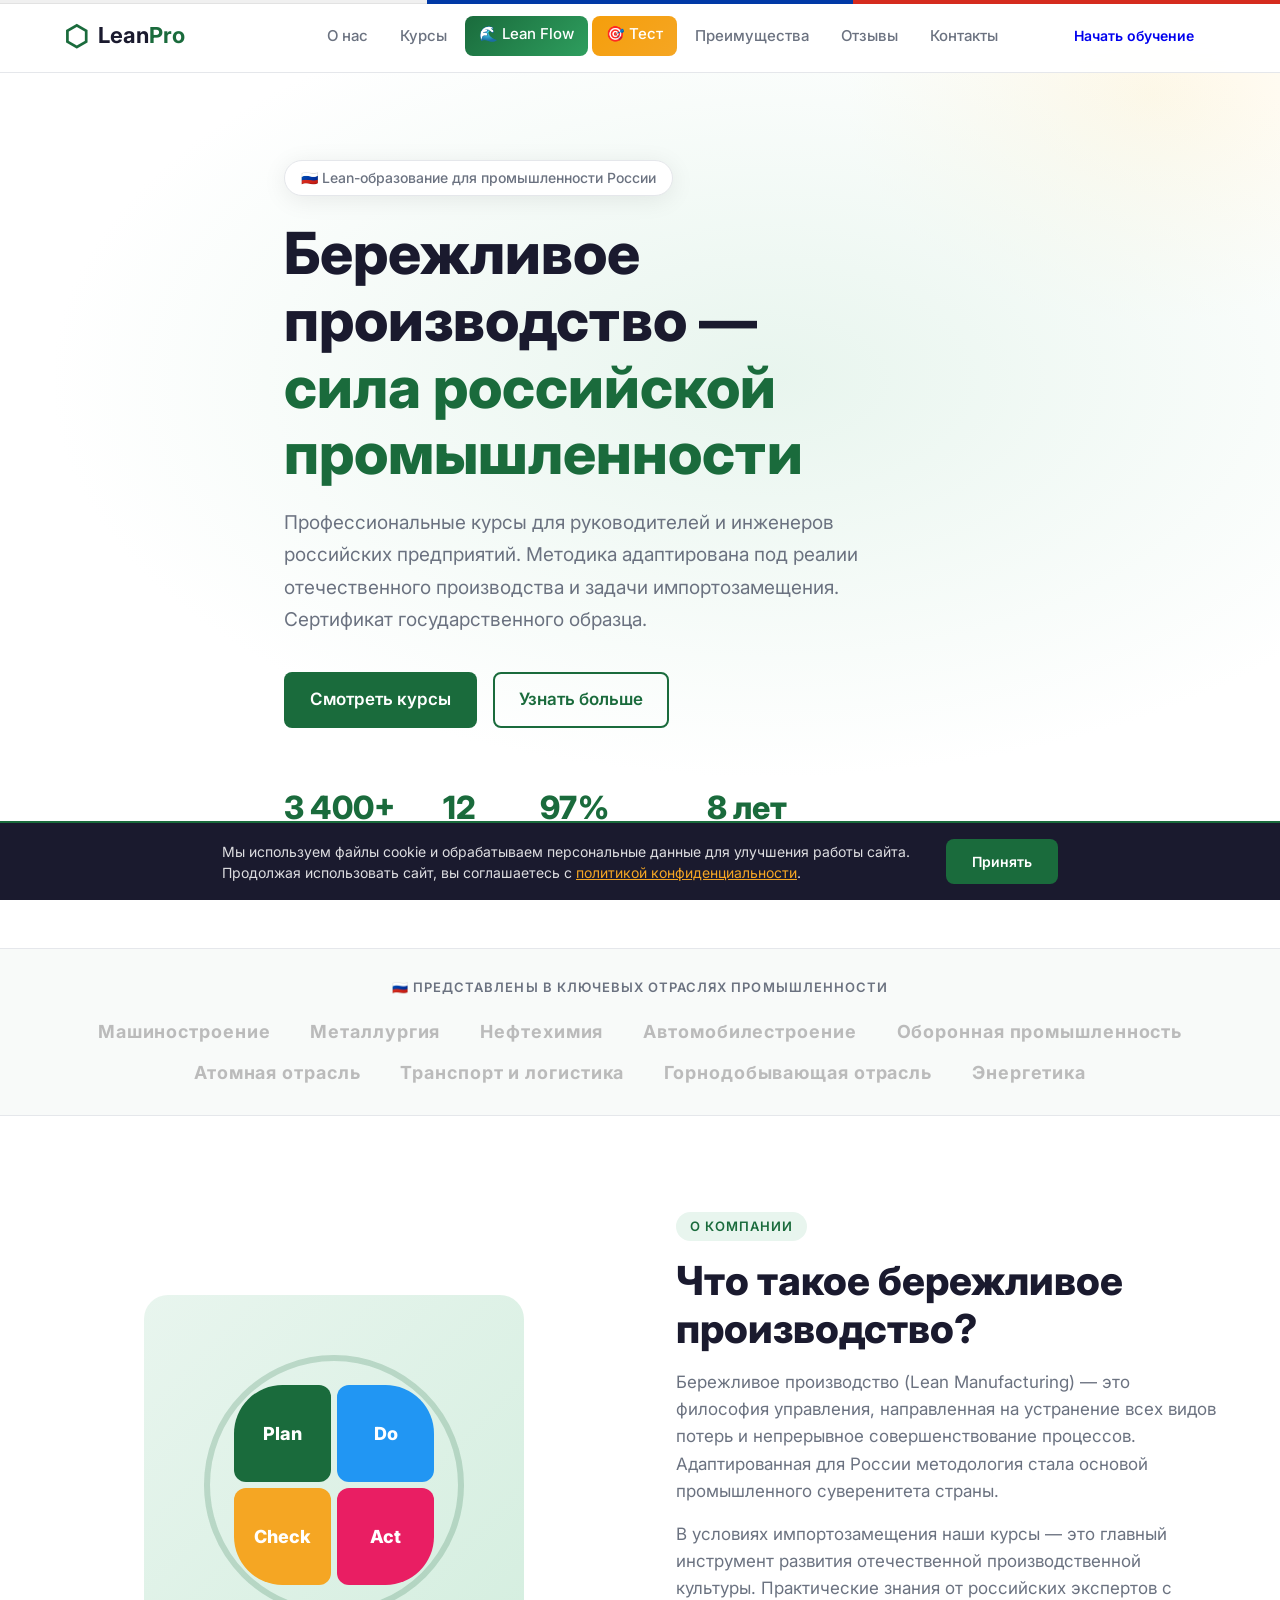
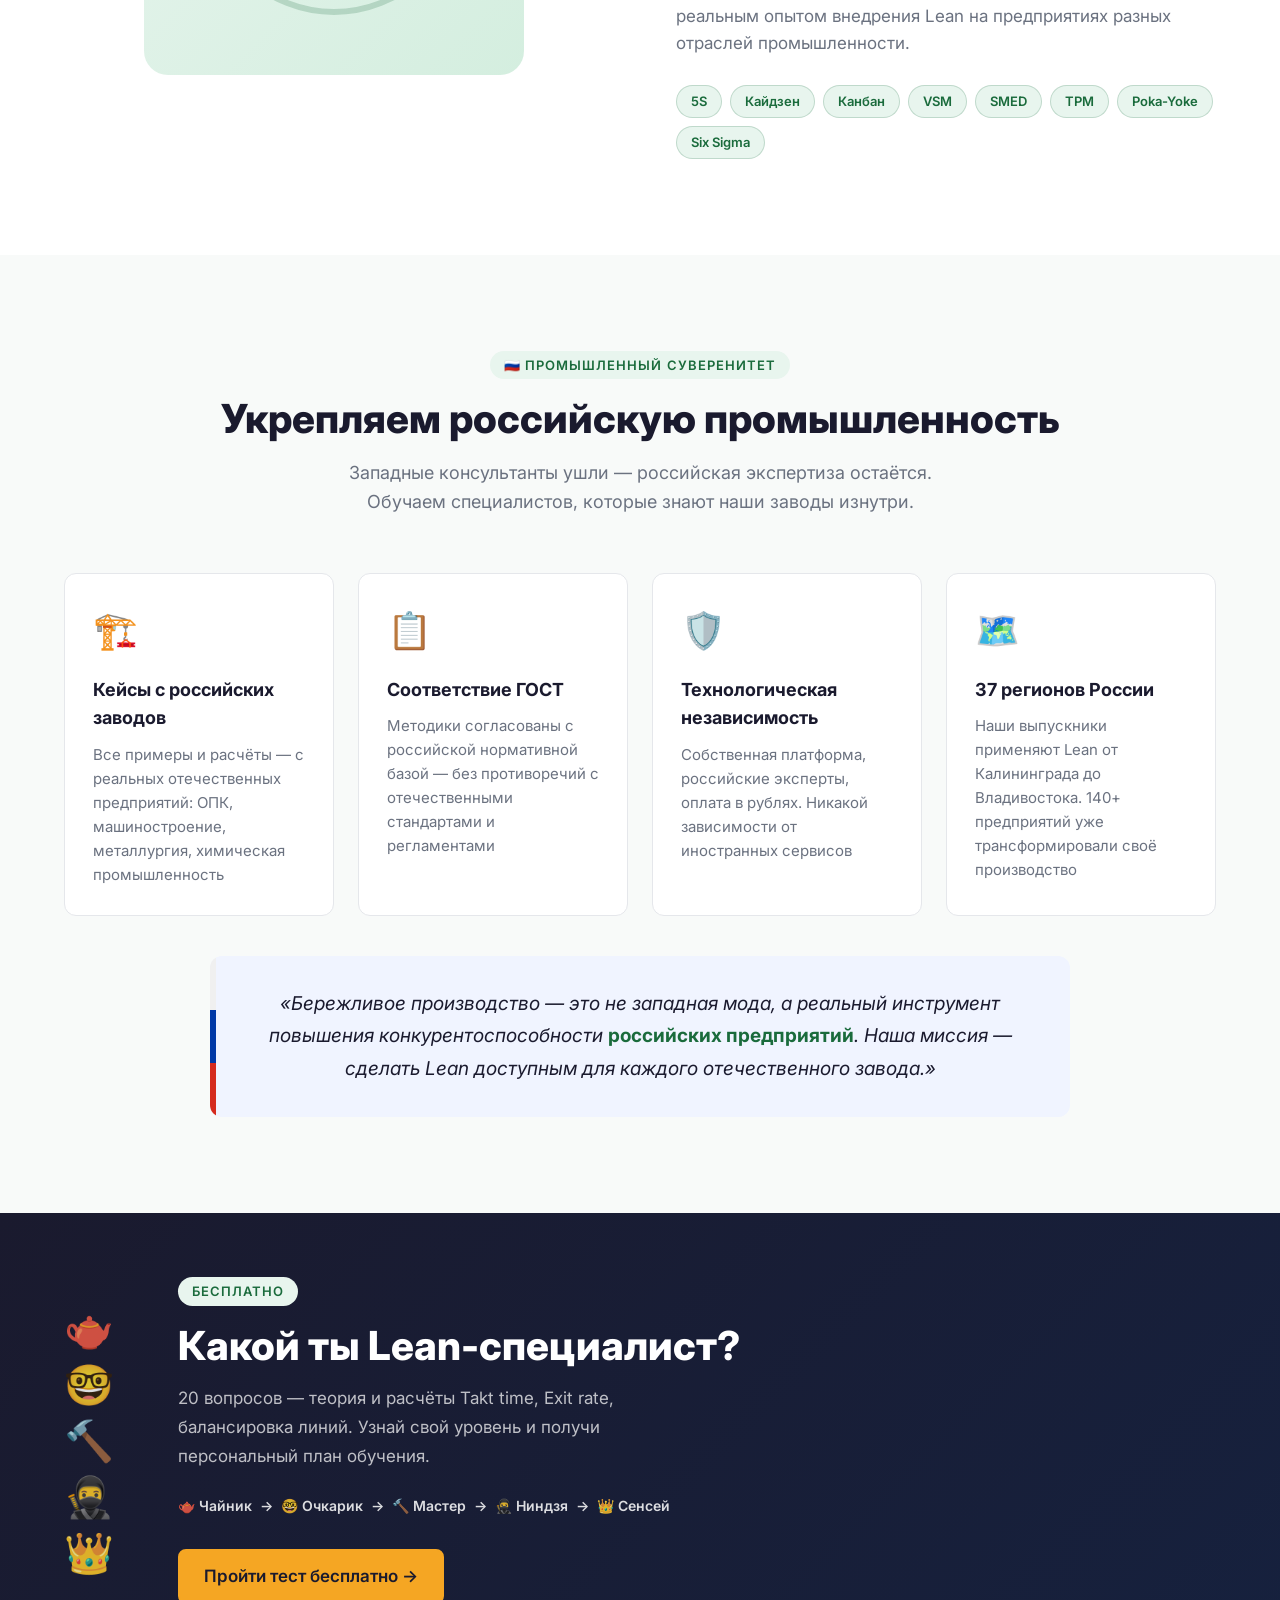
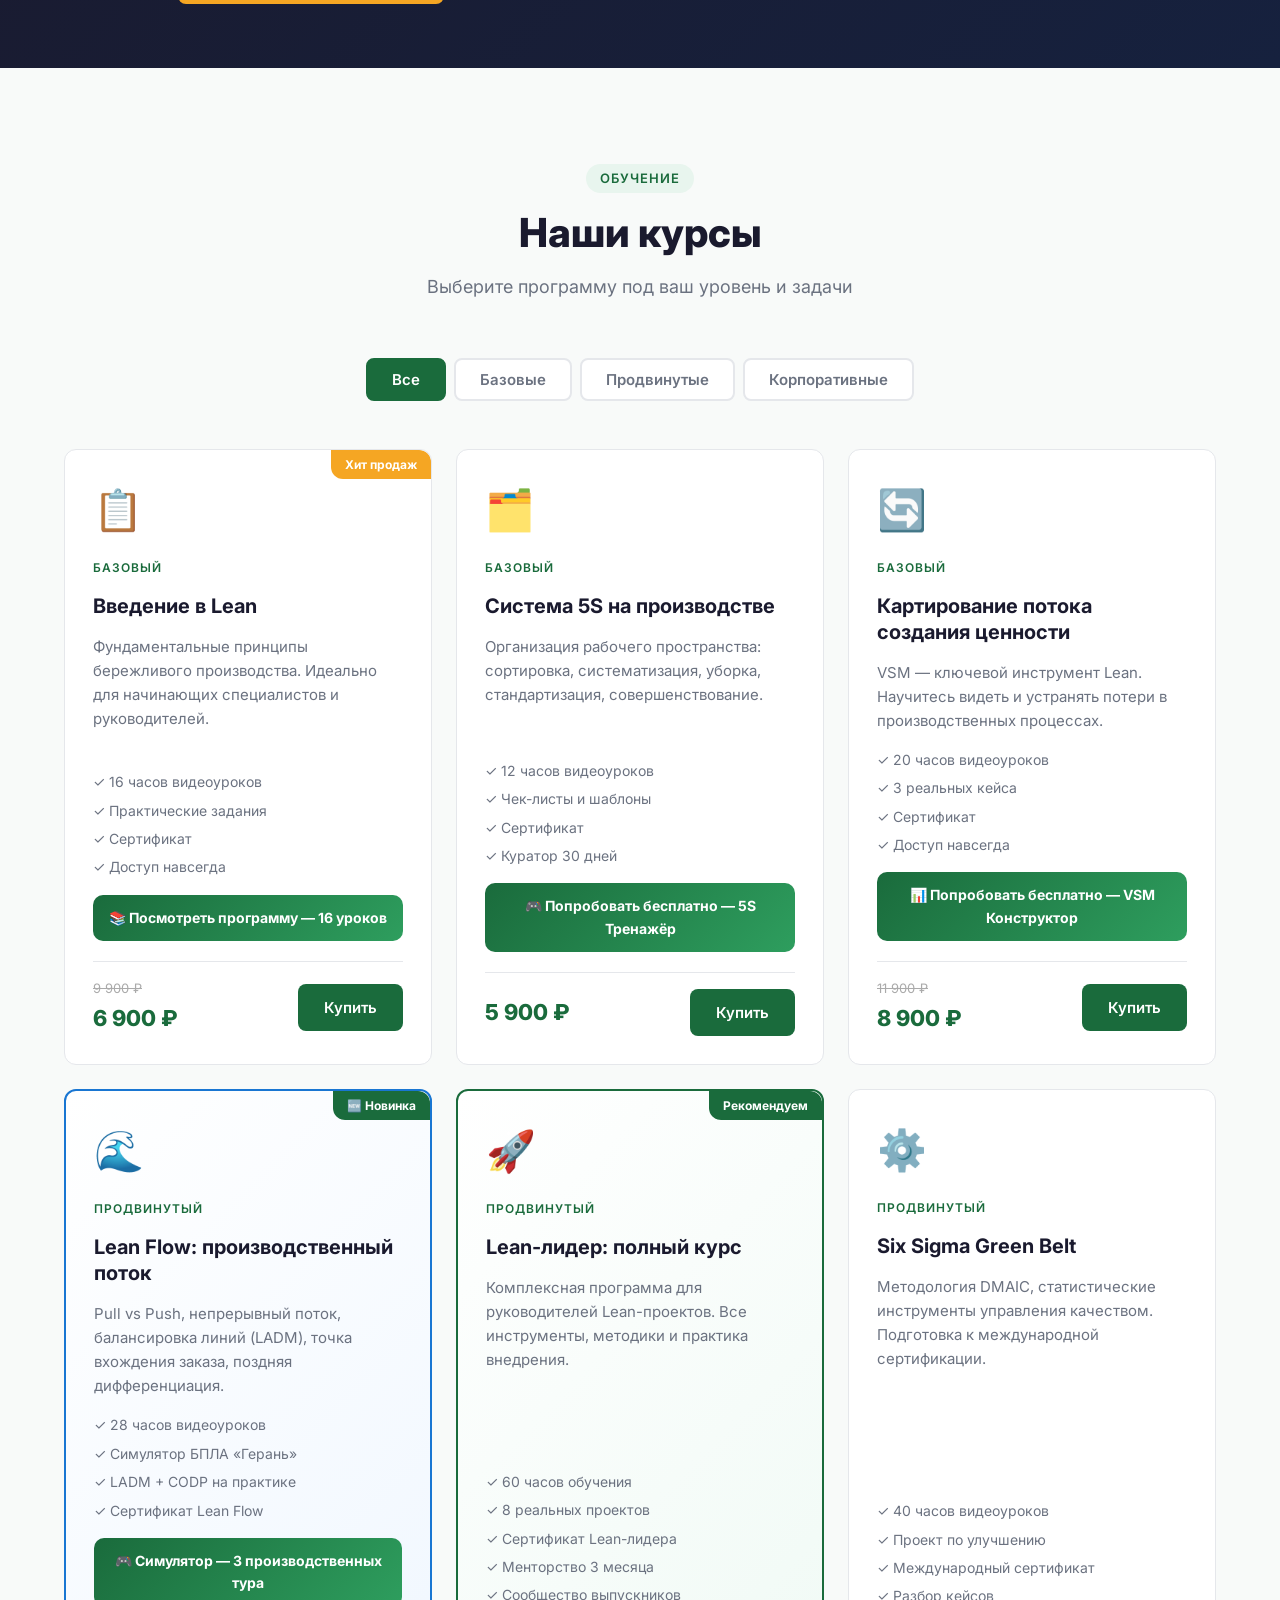
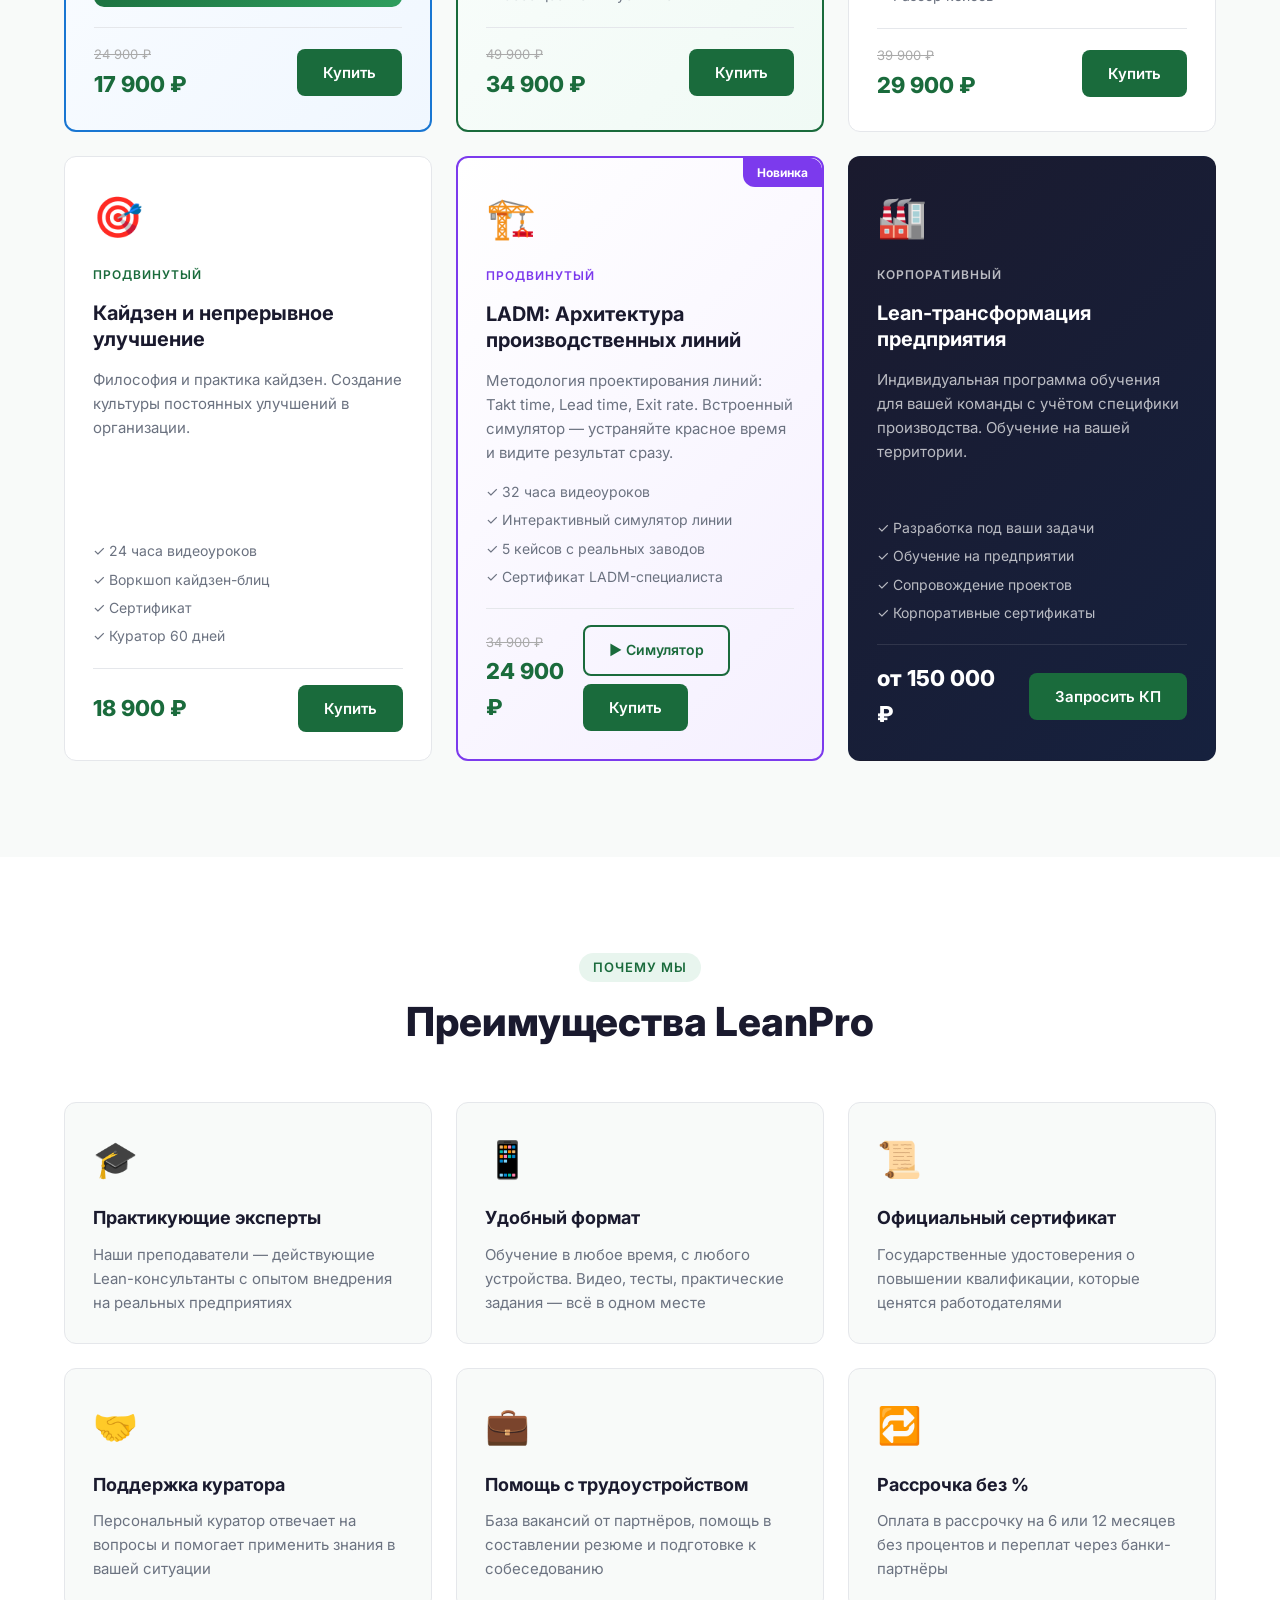
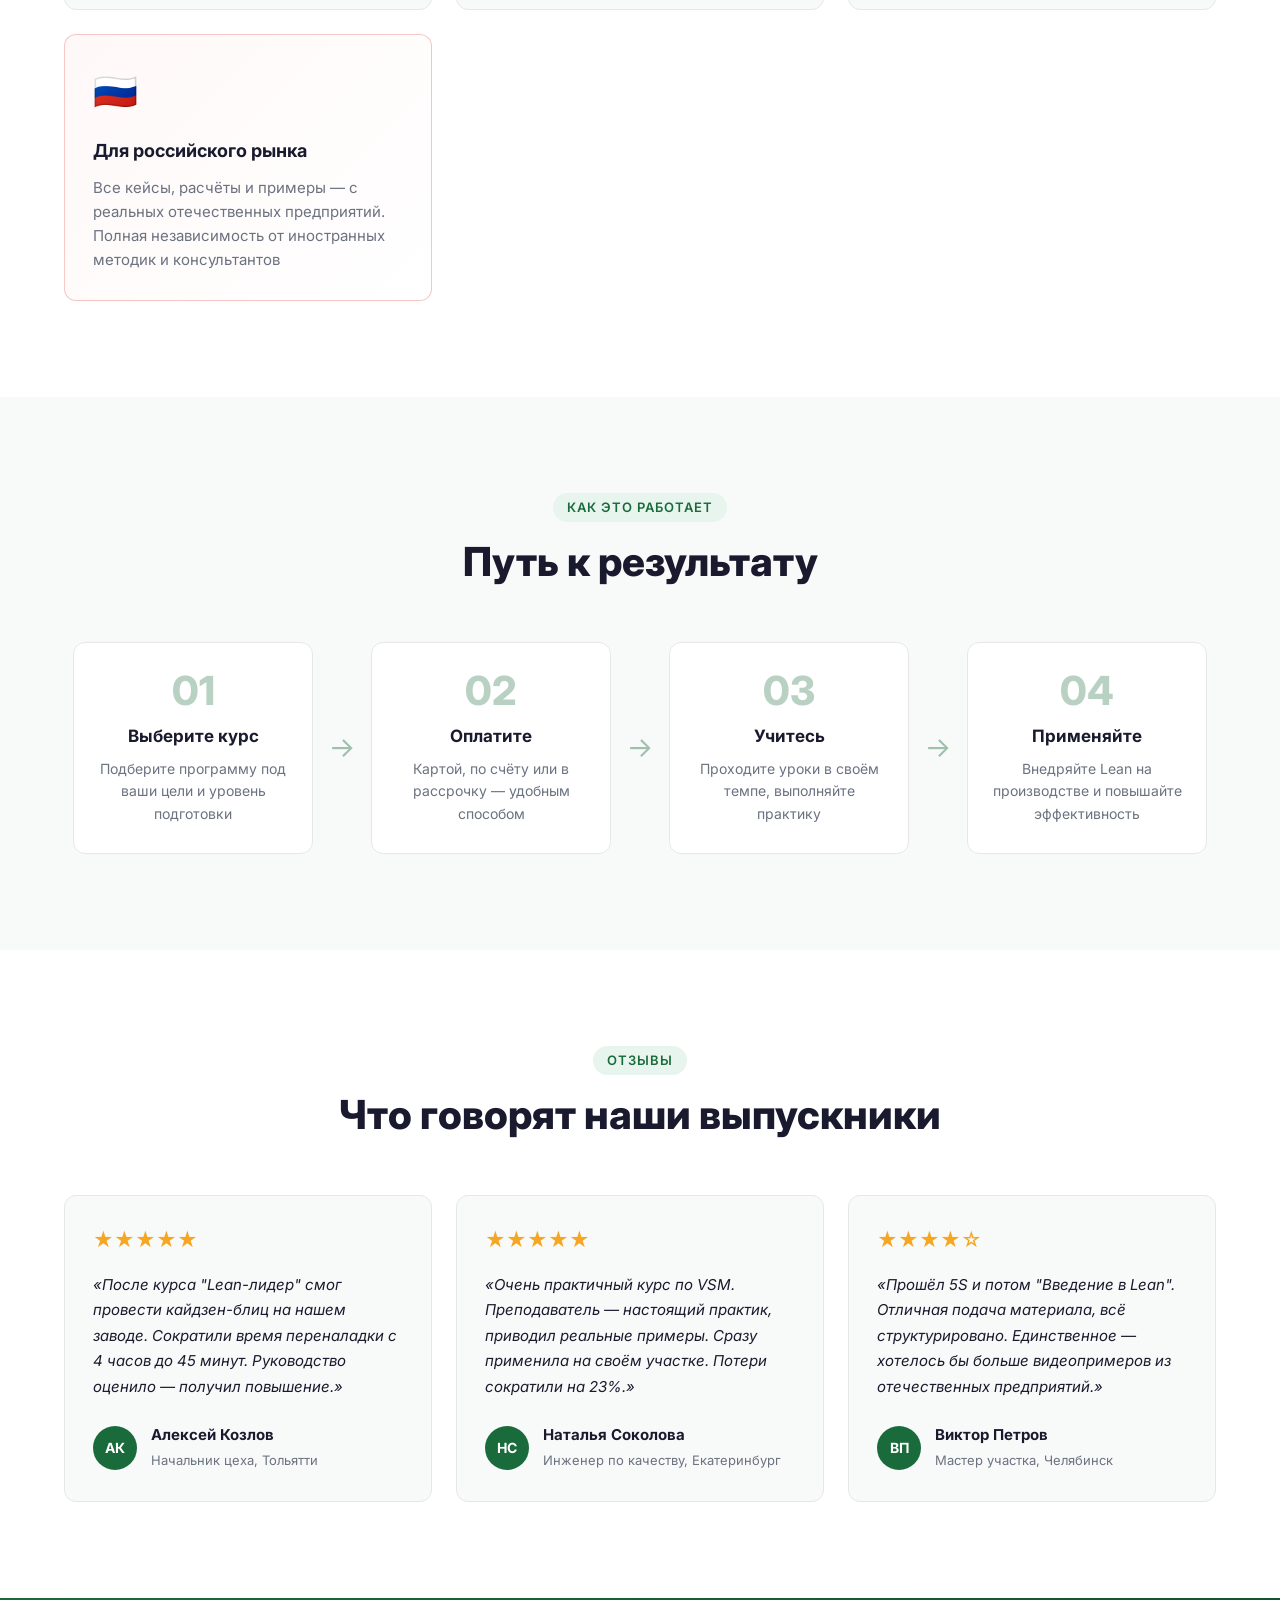
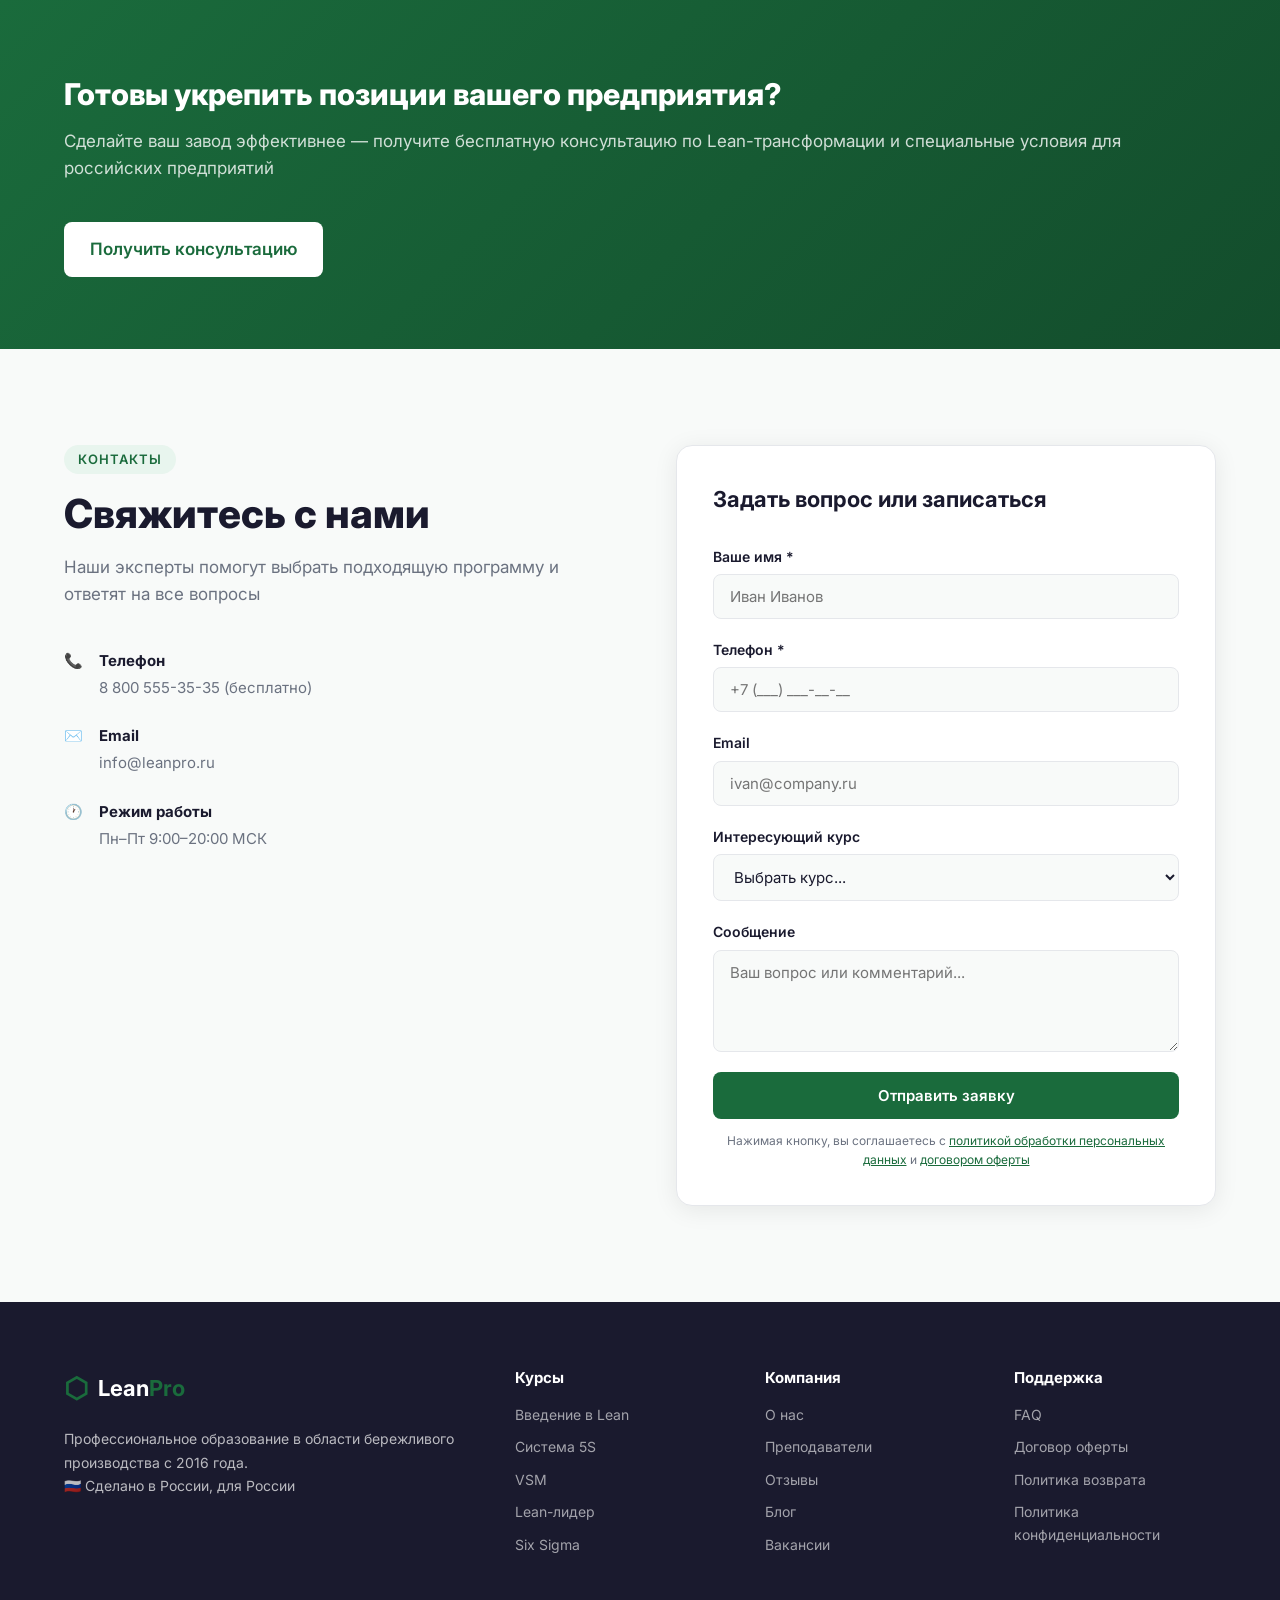
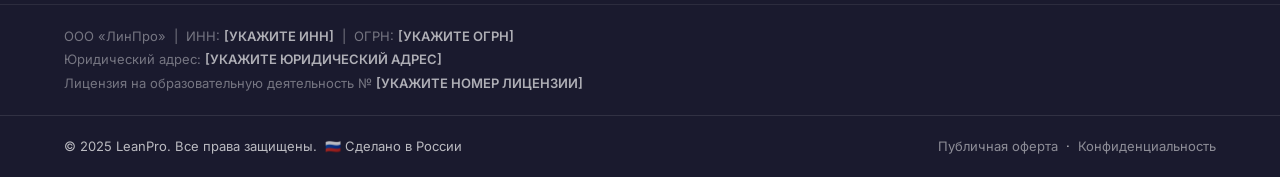
==== commit 408fe369: "Add course page for Введение в Lean (16 lessons) - course-lean-intro.html: full course player with s" ====
--- a/index.html
+++ b/index.html
@@ -213,6 +213,9 @@
           <li>✓ Сертификат</li>
           <li>✓ Доступ навсегда</li>
         </ul>
+        <a href="course-lean-intro.html" class="course-card__game-btn" target="_blank">
+          📚 Посмотреть программу — 16 уроков
+        </a>
         <div class="course-card__footer">
           <div class="course-card__price">
             <span class="price__old">9 900 ₽</span>
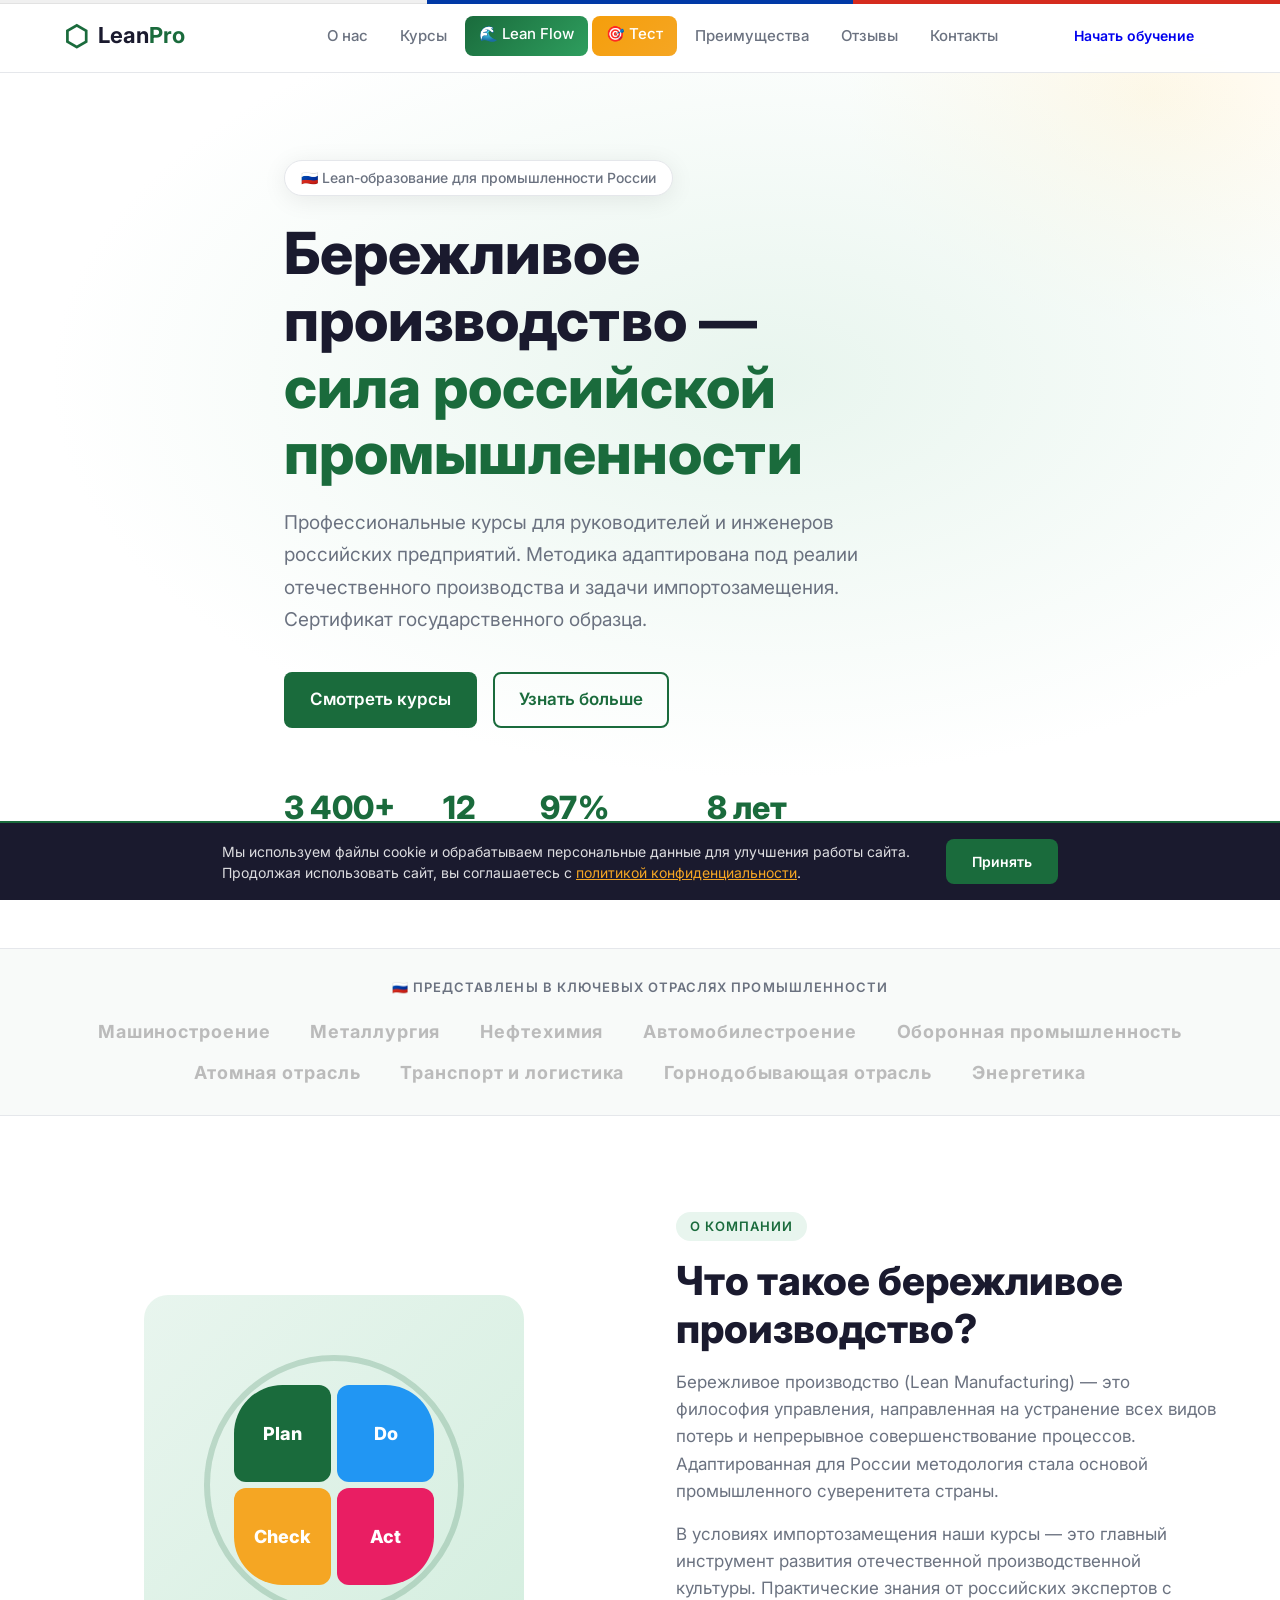
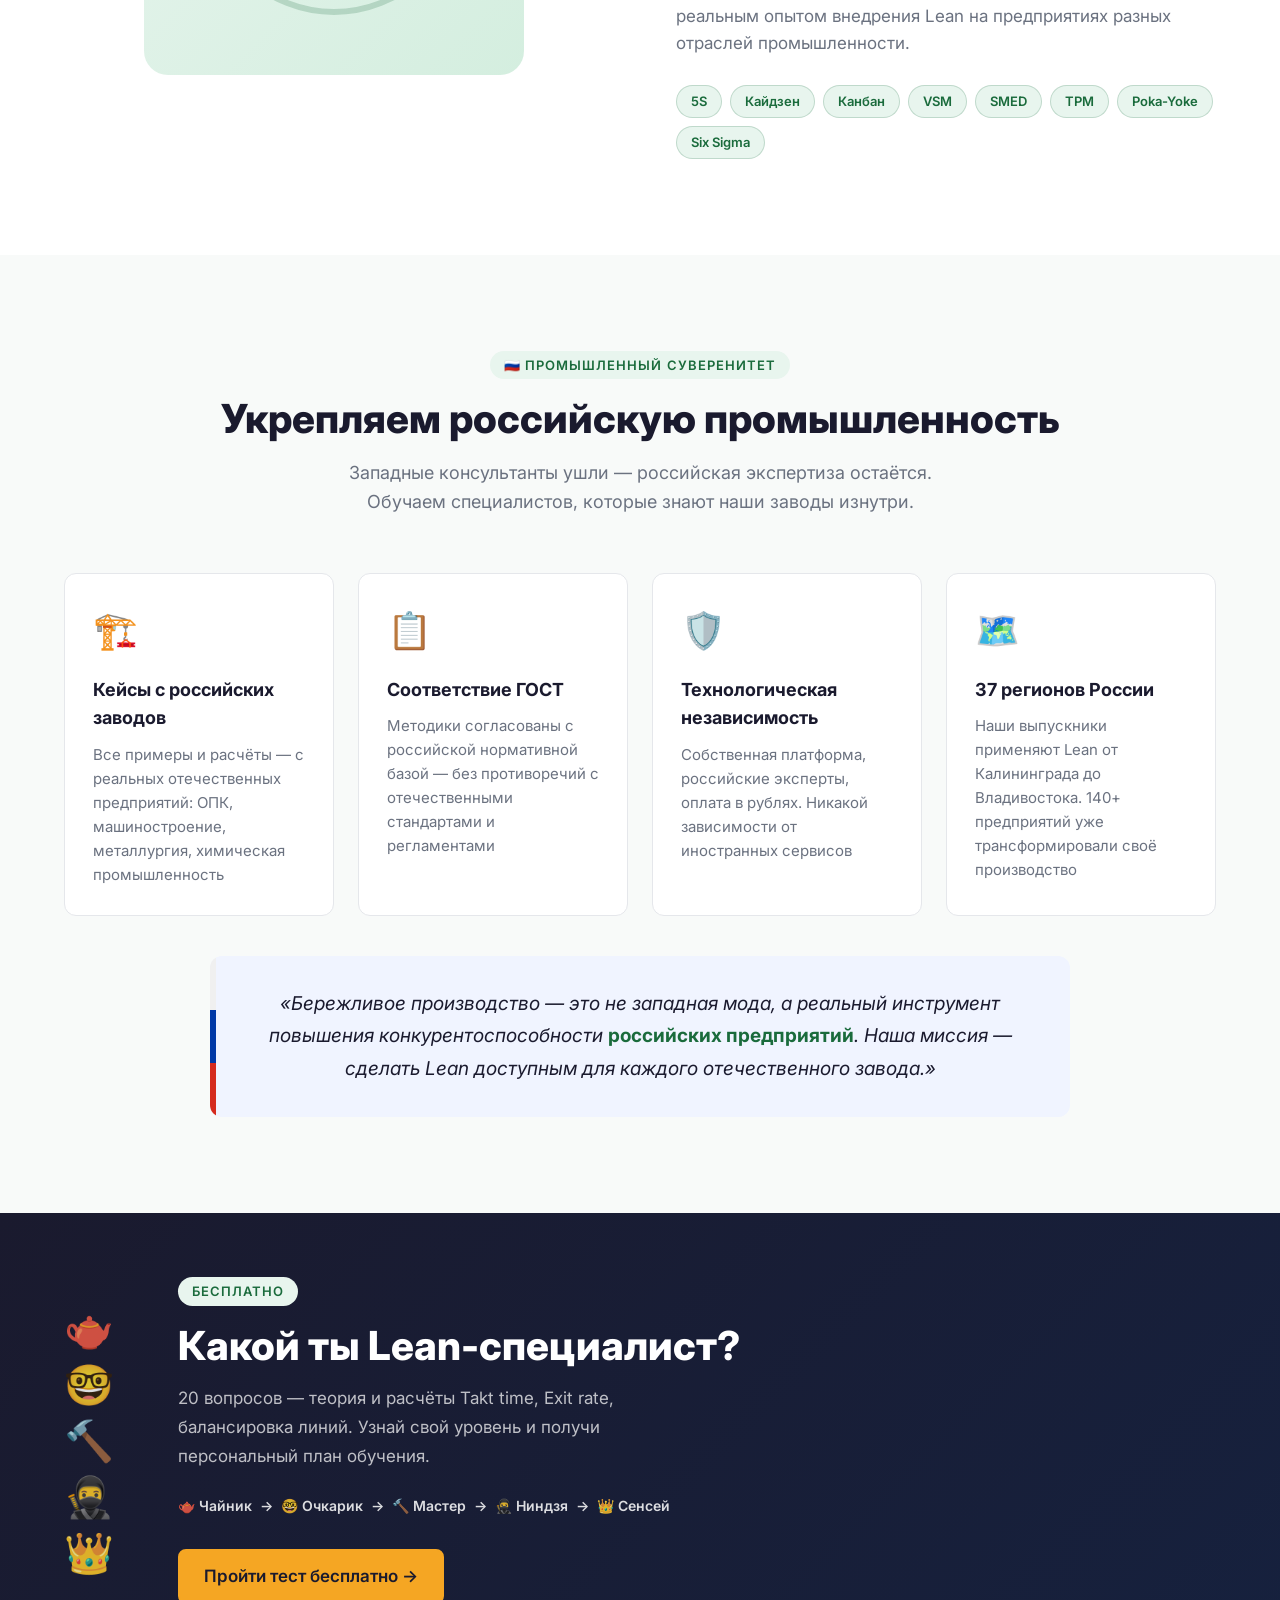
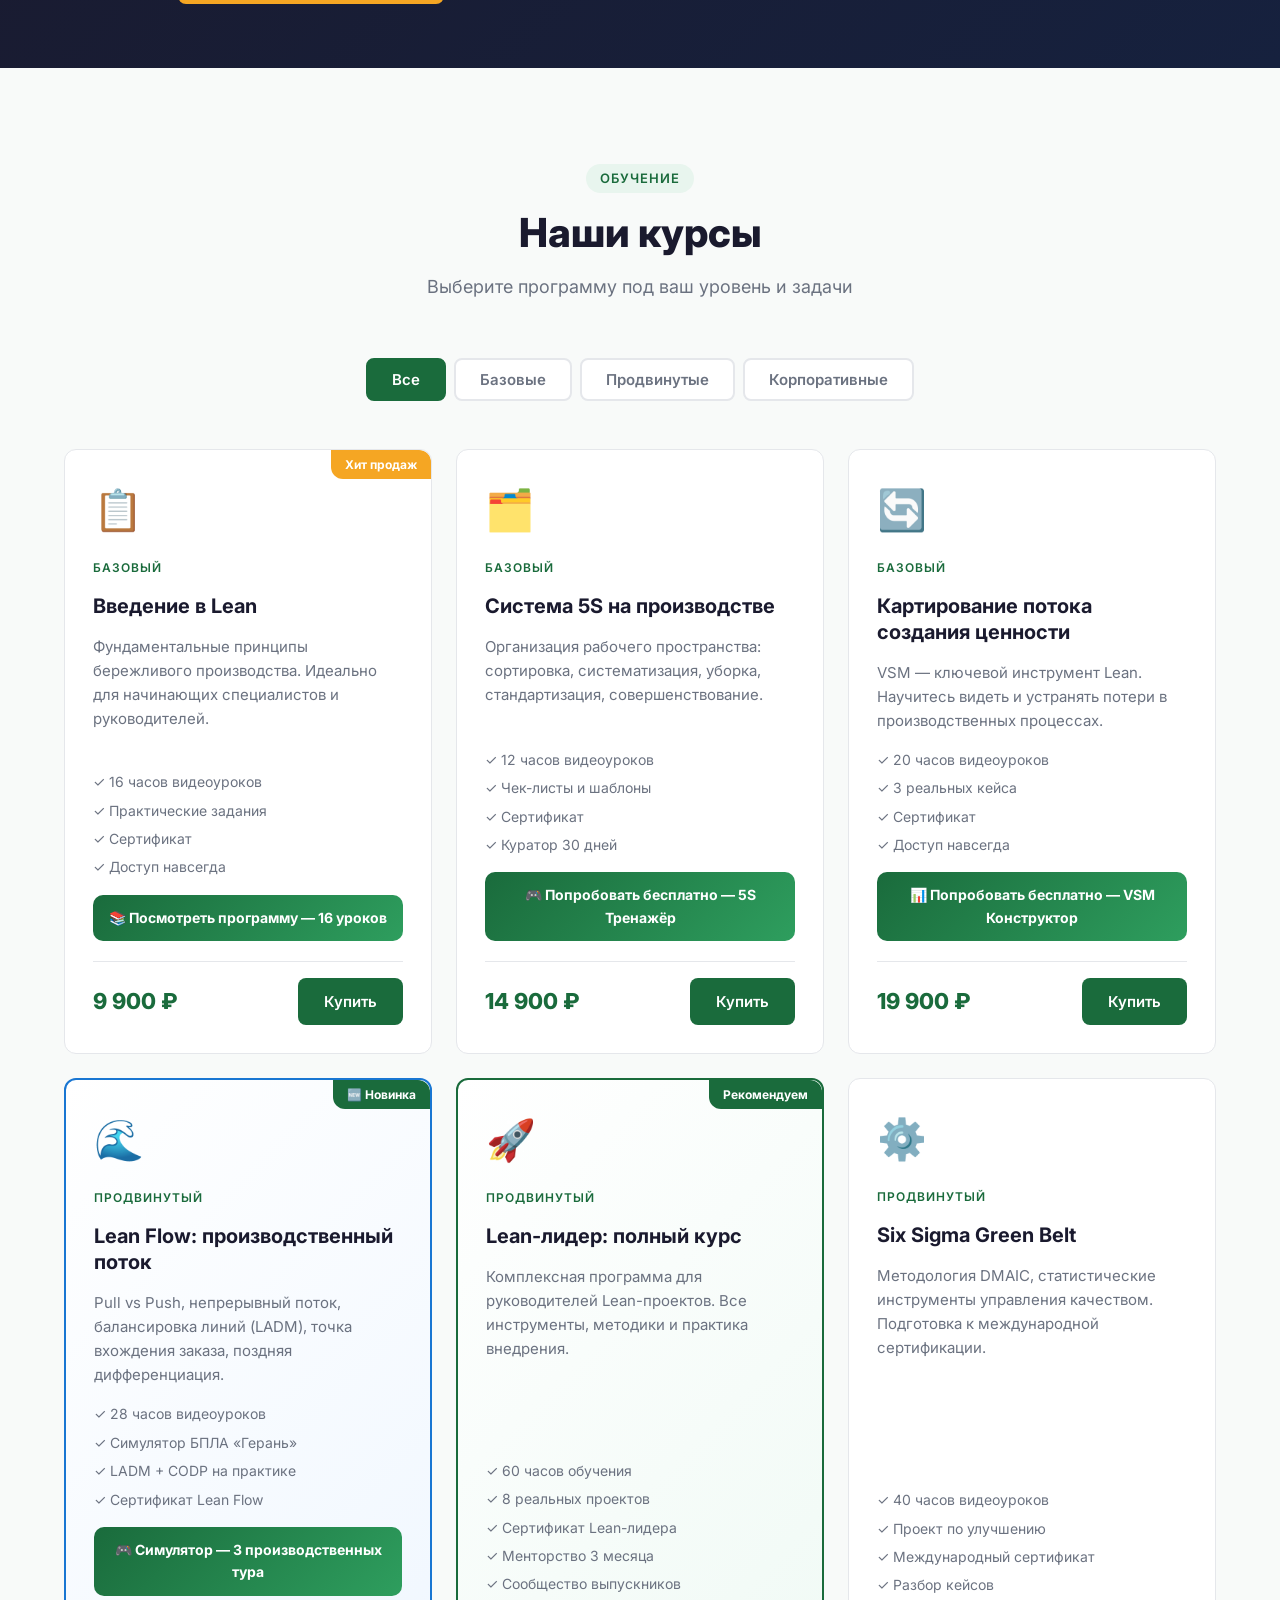
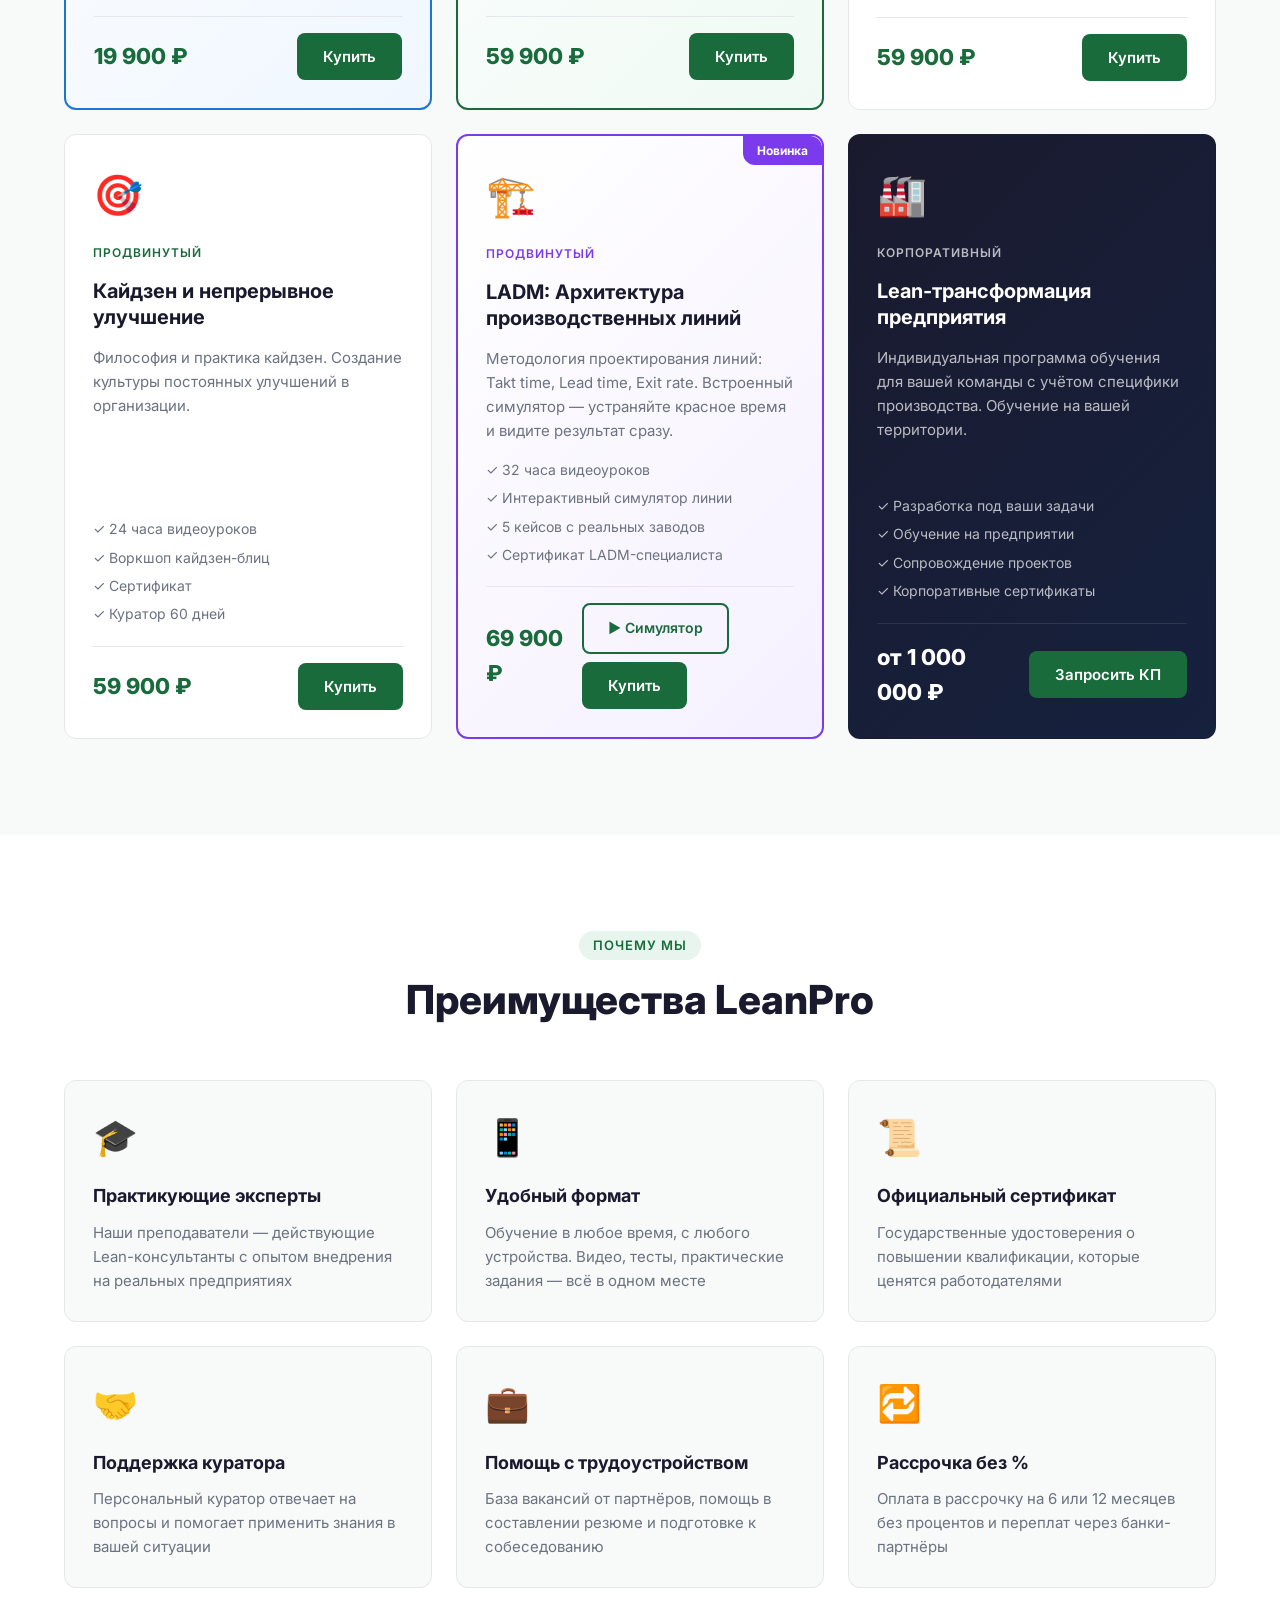
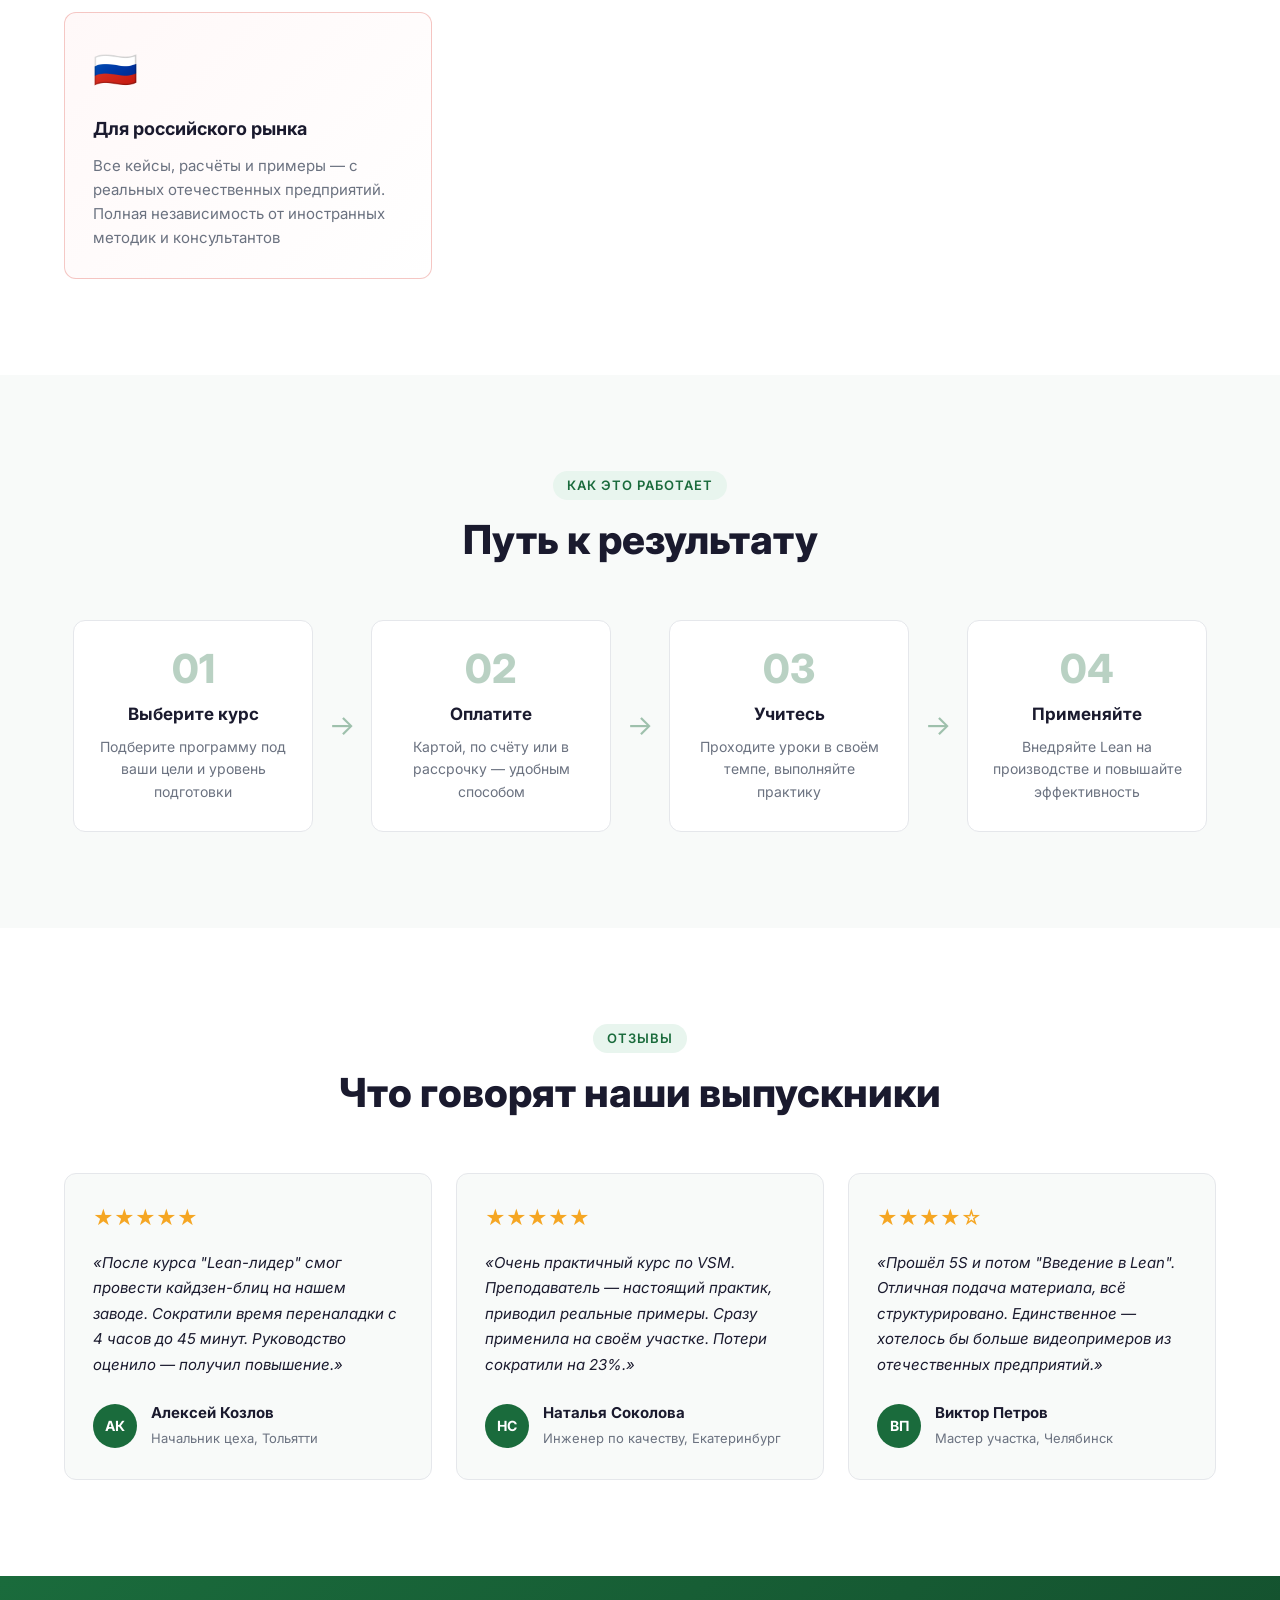
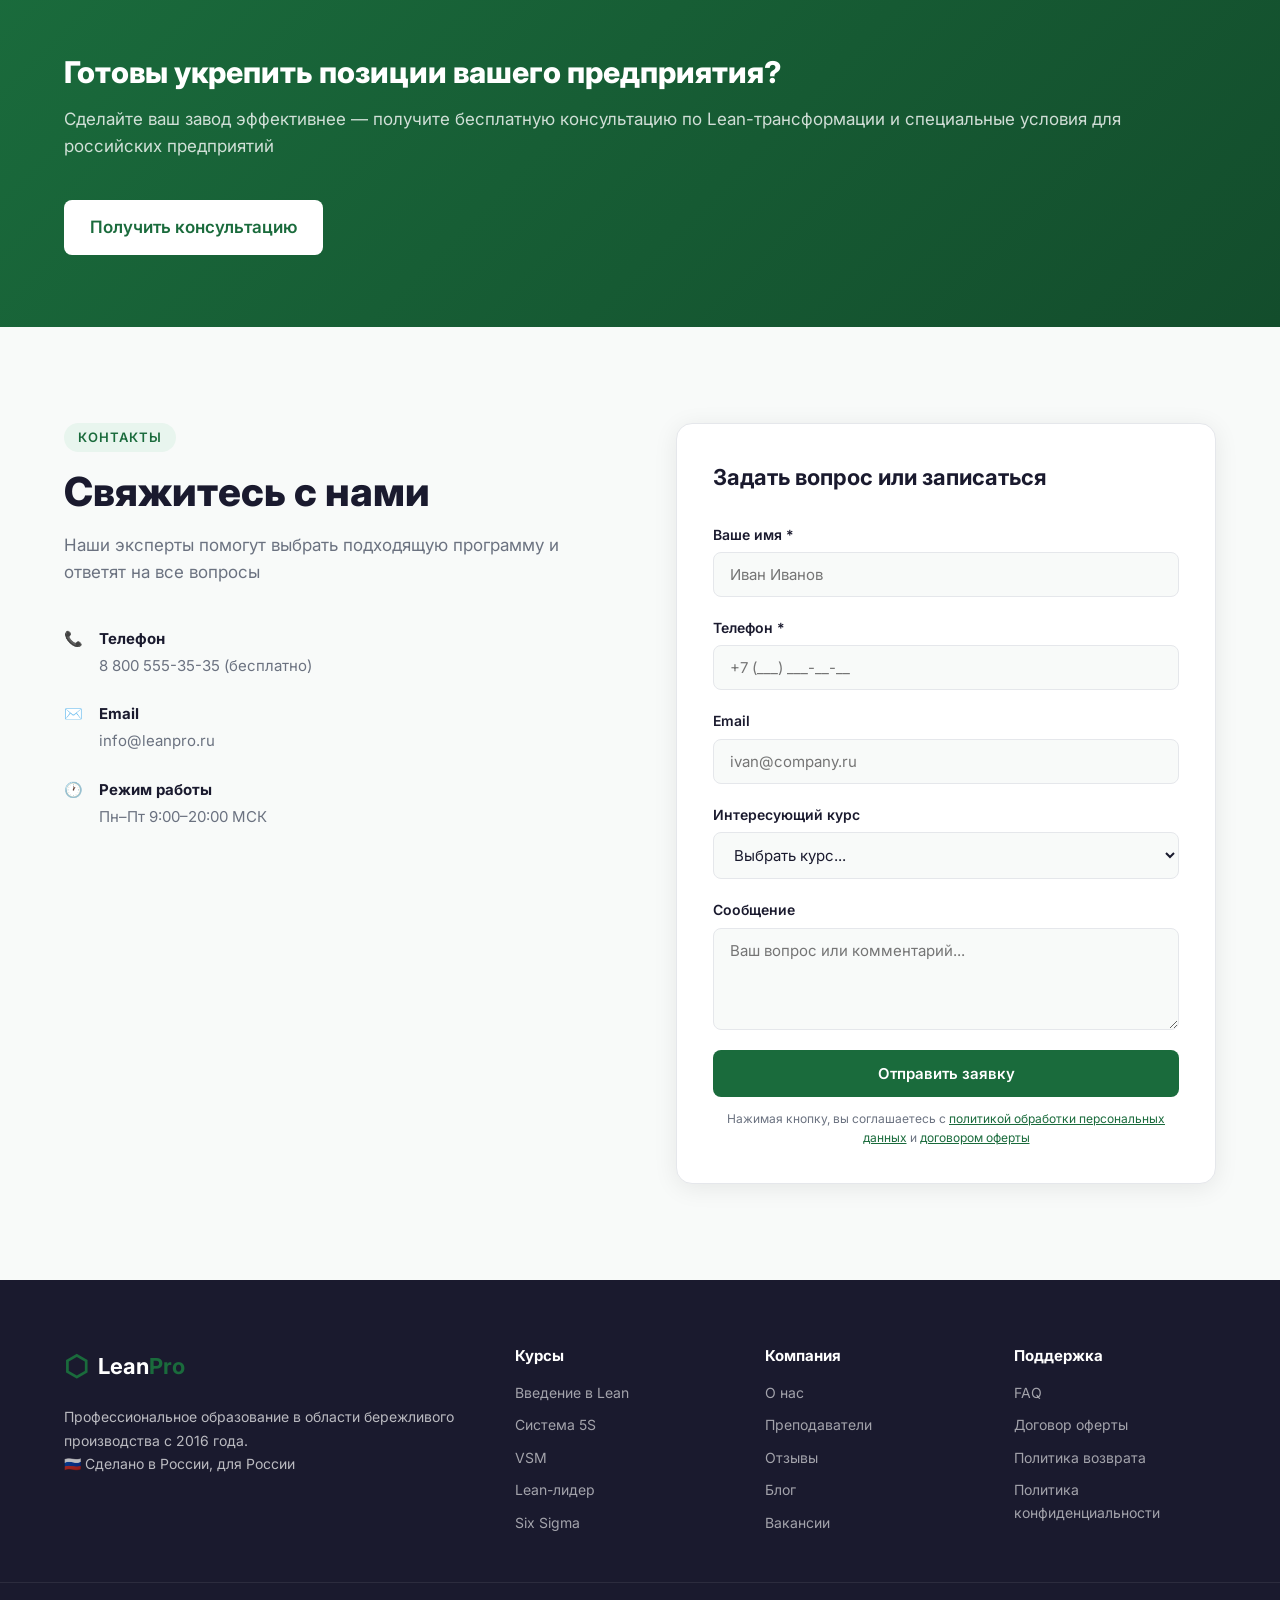
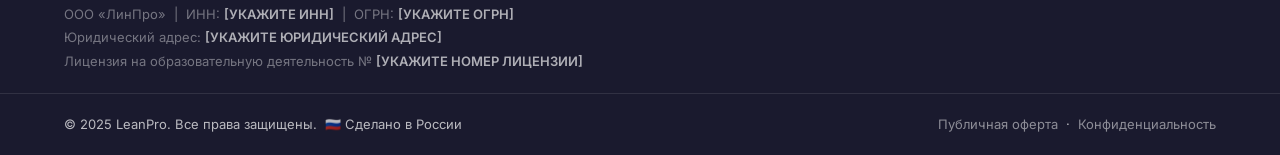
==== commit b849740f: "Update index.html: patriotic branding and industrial focus Co-Authored-By: Claude Sonnet 4.6 <norepl" ====
--- a/index.html
+++ b/index.html
@@ -218,10 +218,9 @@
         </a>
         <div class="course-card__footer">
           <div class="course-card__price">
-            <span class="price__old">9 900 ₽</span>
-            <span class="price__cur">6 900 ₽</span>
-          </div>
-          <button class="btn btn--primary" onclick="openModal('Введение в Lean', '6 900 ₽')">Купить</button>
+            <span class="price__cur">9 900 ₽</span>
+          </div>
+          <button class="btn btn--primary" onclick="openModal('Введение в Lean', '9 900 ₽')">Купить</button>
         </div>
       </div>
 
@@ -241,9 +240,9 @@
         </a>
         <div class="course-card__footer">
           <div class="course-card__price">
-            <span class="price__cur">5 900 ₽</span>
-          </div>
-          <button class="btn btn--primary" onclick="openModal('Система 5S на производстве', '5 900 ₽')">Купить</button>
+            <span class="price__cur">14 900 ₽</span>
+          </div>
+          <button class="btn btn--primary" onclick="openModal('Система 5S на производстве', '14 900 ₽')">Купить</button>
         </div>
       </div>
 
@@ -263,10 +262,9 @@
         </a>
         <div class="course-card__footer">
           <div class="course-card__price">
-            <span class="price__old">11 900 ₽</span>
-            <span class="price__cur">8 900 ₽</span>
-          </div>
-          <button class="btn btn--primary" onclick="openModal('Картирование потока создания ценности', '8 900 ₽')">Купить</button>
+            <span class="price__cur">19 900 ₽</span>
+          </div>
+          <button class="btn btn--primary" onclick="openModal('Картирование потока создания ценности', '19 900 ₽')">Купить</button>
         </div>
       </div>
 
@@ -287,10 +285,9 @@
         </a>
         <div class="course-card__footer">
           <div class="course-card__price">
-            <span class="price__old">24 900 ₽</span>
-            <span class="price__cur">17 900 ₽</span>
-          </div>
-          <button class="btn btn--primary" onclick="openModal('Lean Flow: производственный поток', '17 900 ₽')">Купить</button>
+            <span class="price__cur">19 900 ₽</span>
+          </div>
+          <button class="btn btn--primary" onclick="openModal('Lean Flow: производственный поток', '19 900 ₽')">Купить</button>
         </div>
       </div>
 
@@ -309,10 +306,9 @@
         </ul>
         <div class="course-card__footer">
           <div class="course-card__price">
-            <span class="price__old">49 900 ₽</span>
-            <span class="price__cur">34 900 ₽</span>
-          </div>
-          <button class="btn btn--primary" onclick="openModal('Lean-лидер: полный курс', '34 900 ₽')">Купить</button>
+            <span class="price__cur">59 900 ₽</span>
+          </div>
+          <button class="btn btn--primary" onclick="openModal('Lean-лидер: полный курс', '59 900 ₽')">Купить</button>
         </div>
       </div>
 
@@ -329,10 +325,9 @@
         </ul>
         <div class="course-card__footer">
           <div class="course-card__price">
-            <span class="price__old">39 900 ₽</span>
-            <span class="price__cur">29 900 ₽</span>
-          </div>
-          <button class="btn btn--primary" onclick="openModal('Six Sigma Green Belt', '29 900 ₽')">Купить</button>
+            <span class="price__cur">59 900 ₽</span>
+          </div>
+          <button class="btn btn--primary" onclick="openModal('Six Sigma Green Belt', '59 900 ₽')">Купить</button>
         </div>
       </div>
 
@@ -349,9 +344,9 @@
         </ul>
         <div class="course-card__footer">
           <div class="course-card__price">
-            <span class="price__cur">18 900 ₽</span>
-          </div>
-          <button class="btn btn--primary" onclick="openModal('Кайдзен и непрерывное улучшение', '18 900 ₽')">Купить</button>
+            <span class="price__cur">59 900 ₽</span>
+          </div>
+          <button class="btn btn--primary" onclick="openModal('Кайдзен и непрерывное улучшение', '59 900 ₽')">Купить</button>
         </div>
       </div>
 
@@ -369,12 +364,11 @@
         </ul>
         <div class="course-card__footer">
           <div class="course-card__price">
-            <span class="price__old">34 900 ₽</span>
-            <span class="price__cur">24 900 ₽</span>
+            <span class="price__cur">69 900 ₽</span>
           </div>
           <div style="display:flex;gap:8px;flex-wrap:wrap;align-items:center">
             <a href="ladm.html" class="btn btn--ghost btn--sm">▶ Симулятор</a>
-            <button class="btn btn--primary" onclick="openModal('LADM: Архитектура производственных линий', '24 900 ₽')">Купить</button>
+            <button class="btn btn--primary" onclick="openModal('LADM: Архитектура производственных линий', '69 900 ₽')">Купить</button>
           </div>
         </div>
       </div>
@@ -392,9 +386,9 @@
         </ul>
         <div class="course-card__footer">
           <div class="course-card__price">
-            <span class="price__cur">от 150 000 ₽</span>
-          </div>
-          <button class="btn btn--primary" onclick="openModal('Lean-трансформация предприятия', 'от 150 000 ₽')">Запросить КП</button>
+            <span class="price__cur">от 1 000 000 ₽</span>
+          </div>
+          <button class="btn btn--primary" onclick="openModal('Lean-трансформация предприятия', 'от 1 000 000 ₽')">Запросить КП</button>
         </div>
       </div>
 
